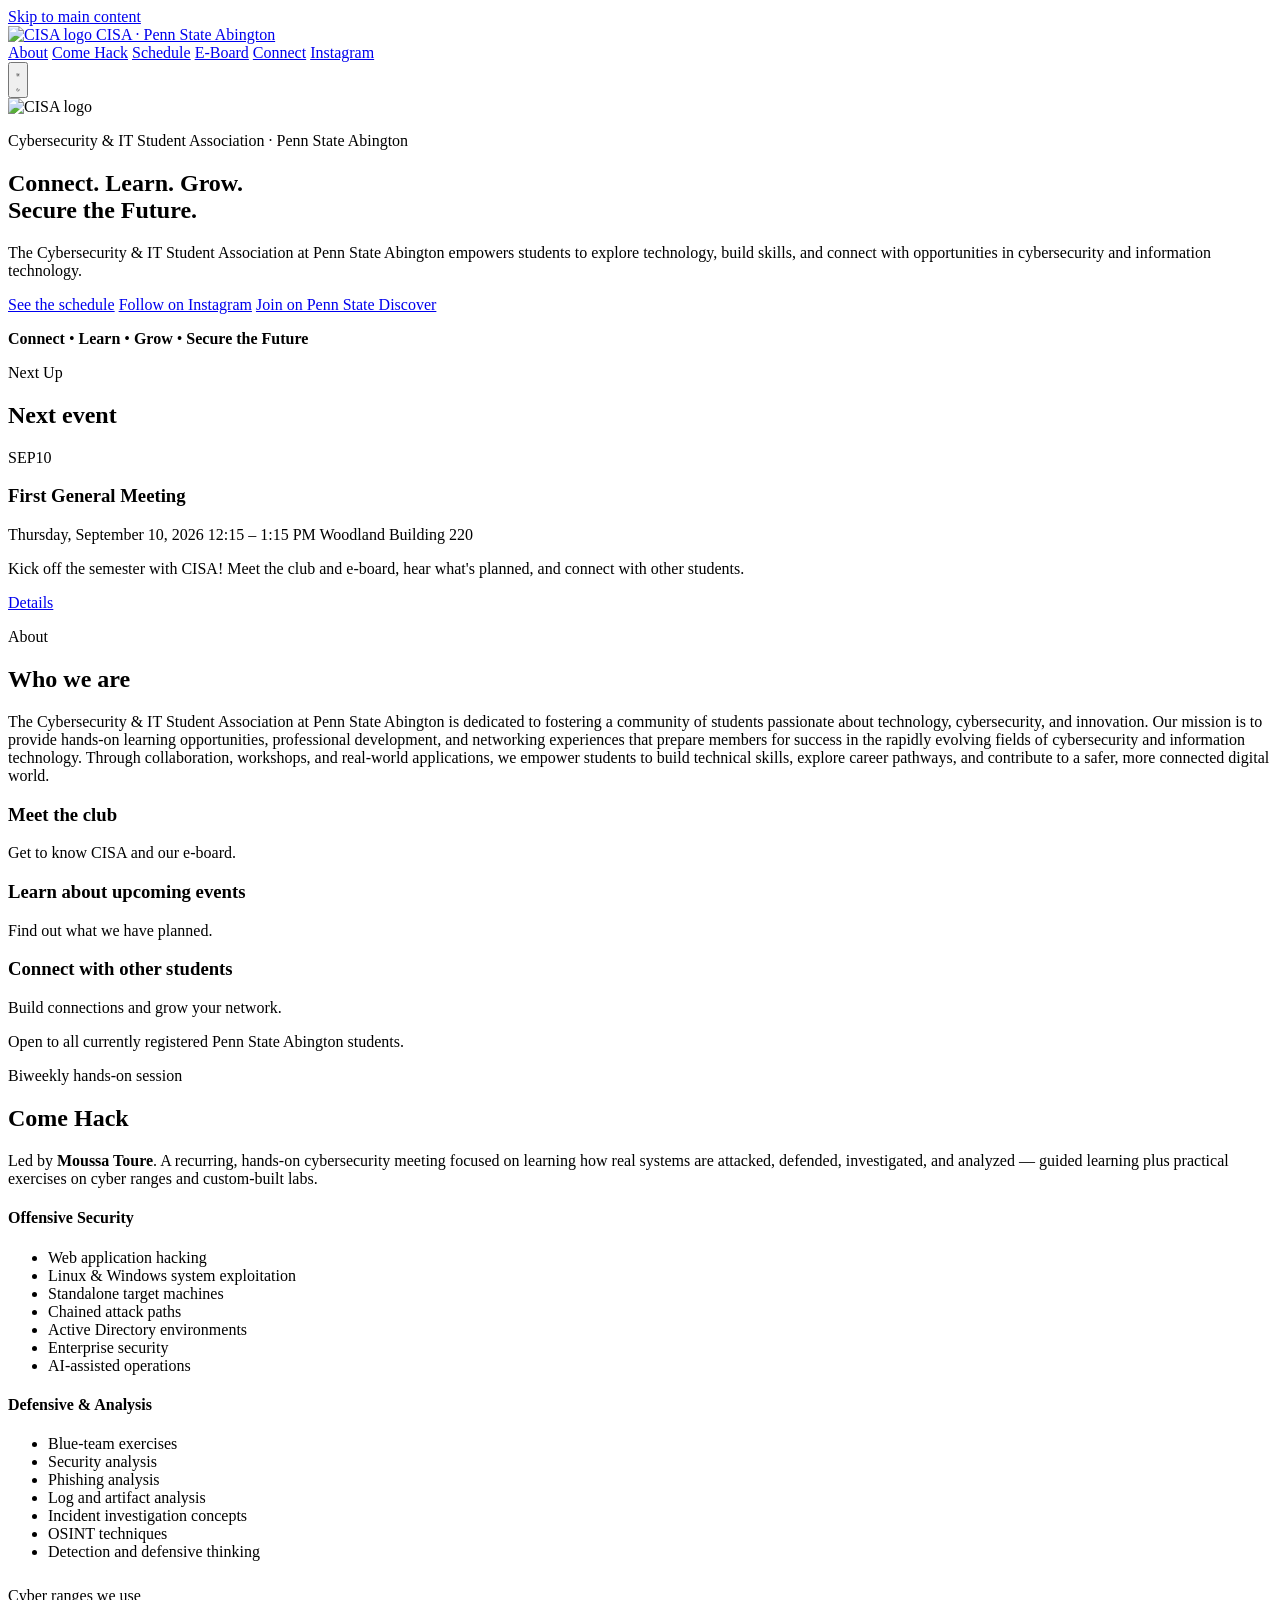
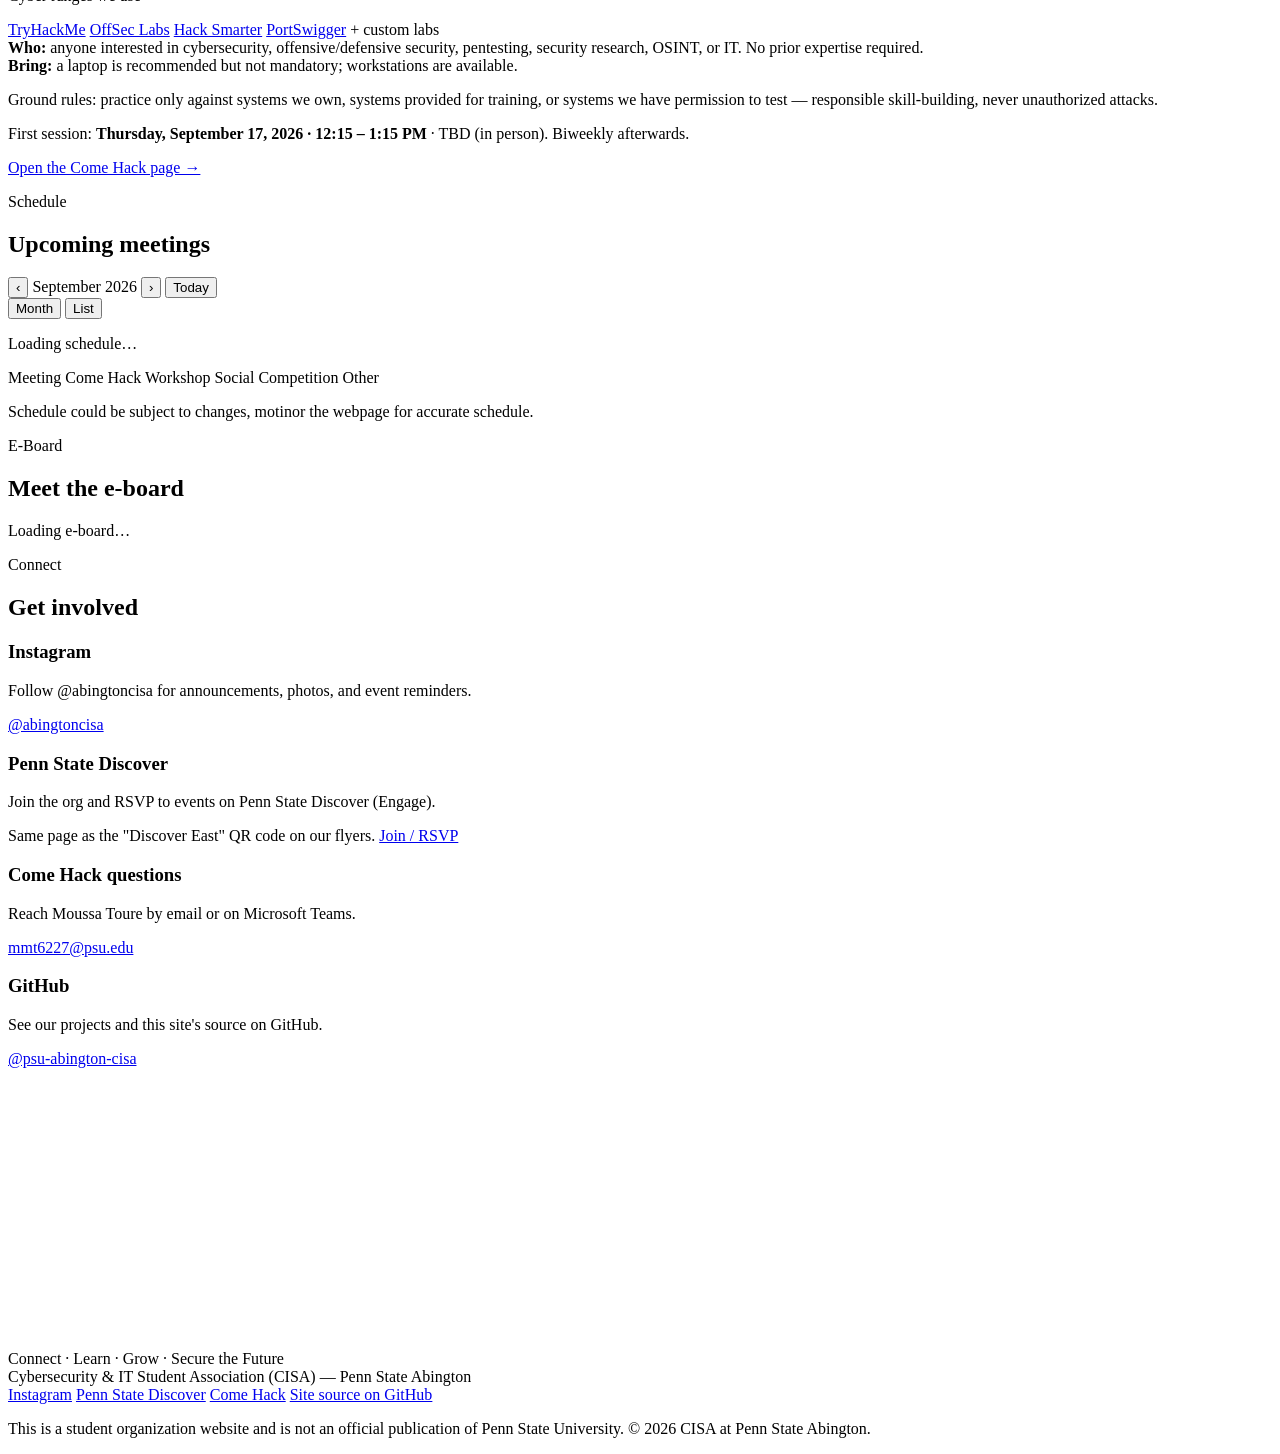
==== index.html @ 4f1fd662 "Update session location to TBD in index.html" ====
<!doctype html>
<html lang="en">
<head>
<meta charset="utf-8">
<meta name="viewport" content="width=device-width, initial-scale=1">
<title>CISA — Cybersecurity &amp; IT Student Association | Penn State Abington</title>
<meta name="description" content="Cybersecurity &amp; IT Student Association (CISA) at Penn State Abington — meetings, Come Hack hands-on sessions, e-board, and how to get involved.">
<meta name="theme-color" content="#050b18">
<link rel="icon" href="assets/img/cisa-logo.jpg">
<link rel="apple-touch-icon" href="assets/img/cisa-logo.jpg">

<meta property="og:type" content="website">
<meta property="og:title" content="CISA — Cybersecurity &amp; IT Student Association | Penn State Abington">
<meta property="og:description" content="Connect. Learn. Grow. Secure the Future. The Cybersecurity &amp; IT Student Association at Penn State Abington.">
<meta property="og:image" content="https://psu-abington-cisa.github.io/assets/img/cisa-logo.jpg">
<meta property="og:url" content="https://psu-abington-cisa.github.io/">
<meta name="twitter:card" content="summary">

<script>
(function () {
  try {
    var t = localStorage.getItem('cisa-theme');
    if (t === 'light' || t === 'dark') {
      document.documentElement.setAttribute('data-theme', t);
    }
  } catch (e) { /* localStorage unavailable; fall back to OS preference via CSS */ }
})();
</script>
<link rel="stylesheet" href="assets/css/style.css">
</head>
<body>
<a class="skip-link" href="#main">Skip to main content</a>

<header class="site-header">
  <nav class="nav" aria-label="Primary">
    <a class="brand" href="#top">
      <img src="assets/img/cisa-logo.jpg" alt="CISA logo" width="40" height="40">
      <span class="brand-text">CISA · Penn State Abington</span>
    </a>
    <div class="nav-links">
      <a href="#about">About</a>
      <a href="#come-hack">Come Hack</a>
      <a href="#schedule">Schedule</a>
      <a href="#board">E-Board</a>
      <a href="#connect">Connect</a>
      <a class="nav-ig" href="https://www.instagram.com/abingtoncisa" target="_blank" rel="noopener">Instagram</a>
    </div>
    <button type="button" id="theme-toggle" class="theme-toggle" aria-label="Switch to light theme">
      <svg class="icon-sun" aria-hidden="true" viewBox="0 0 24 24" fill="none" stroke="currentColor" stroke-width="2" stroke-linecap="round" stroke-linejoin="round"><circle cx="12" cy="12" r="4"></circle><path d="M12 2v2M12 20v2M4.93 4.93l1.41 1.41M17.66 17.66l1.41 1.41M2 12h2M20 12h2M4.93 19.07l1.41-1.41M17.66 6.34l1.41-1.41"></path></svg>
      <svg class="icon-moon" aria-hidden="true" viewBox="0 0 24 24" fill="none" stroke="currentColor" stroke-width="2" stroke-linecap="round" stroke-linejoin="round"><path d="M21 12.79A9 9 0 1 1 11.21 3a7 7 0 0 0 9.79 9.79z"></path></svg>
    </button>
  </nav>
</header>

<main id="main">

  <section id="top" class="hero">
    <div class="container">
      <img class="hero-logo" src="assets/img/cisa-logo.jpg" alt="CISA logo" width="96" height="96">
      <p class="eyebrow">Cybersecurity &amp; IT Student Association · Penn State Abington</p>
      <h1>Connect. Learn. Grow.<br><span class="line-blue">Secure the Future.</span></h1>
      <p class="lede">The Cybersecurity &amp; IT Student Association at Penn State Abington empowers students to explore technology, build skills, and connect with opportunities in cybersecurity and information technology.</p>
      <div class="cta-row">
        <a class="btn btn-primary" href="#schedule">See the schedule</a>
        <a class="btn btn-ghost" href="https://www.instagram.com/abingtoncisa" target="_blank" rel="noopener">Follow on Instagram</a>
        <a class="btn btn-ghost" href="https://psuharrisburg.campuslabs.com/engage/organization/ab-cybersecurity" target="_blank" rel="noopener">Join on Penn State Discover</a>
      </div>
      <p class="tagline"><b>Connect</b> &bull; <b>Learn</b> &bull; <b>Grow</b> &bull; <b>Secure the Future</b></p>
    </div>
  </section>

  <section id="next" aria-labelledby="next-heading">
    <div class="container">
      <p class="eyebrow">Next Up</p>
      <h2 id="next-heading" class="visually-hidden">Next event</h2>
      <div class="panel panel-glow next-card" id="next-card">
        <!-- Static fallback (JS replaces this once data loads) -->
        <div class="next-datebox"><span class="mon">SEP</span><span class="day">10</span></div>
        <div class="next-body">
          <h3>First General Meeting</h3>
          <div class="next-meta">
            <span>Thursday, September 10, 2026</span>
            <span>12:15 – 1:15 PM</span>
            <span>Woodland Building 220</span>
          </div>
          <p>Kick off the semester with CISA! Meet the club and e-board, hear what's planned, and connect with other students.</p>
          <div class="next-links">
            <a class="btn btn-ghost btn-sm" href="https://psuharrisburg.campuslabs.com/engage/organization/ab-cybersecurity" target="_blank" rel="noopener">Details</a>
          </div>
        </div>
      </div>
    </div>
  </section>

  <section id="about" aria-labelledby="about-heading">
    <div class="container">
      <div class="section-head">
        <p class="eyebrow">About</p>
        <h2 id="about-heading">Who we are</h2>
        <p>The Cybersecurity &amp; IT Student Association at Penn State Abington is dedicated to fostering a community of students passionate about technology, cybersecurity, and innovation. Our mission is to provide hands-on learning opportunities, professional development, and networking experiences that prepare members for success in the rapidly evolving fields of cybersecurity and information technology. Through collaboration, workshops, and real-world applications, we empower students to build technical skills, explore career pathways, and contribute to a safer, more connected digital world.</p>
      </div>
      <div class="tiles">
        <div class="tile">
          <h3>Meet the club</h3>
          <p>Get to know CISA and our e-board.</p>
        </div>
        <div class="tile">
          <h3>Learn about upcoming events</h3>
          <p>Find out what we have planned.</p>
        </div>
        <div class="tile">
          <h3>Connect with other students</h3>
          <p>Build connections and grow your network.</p>
        </div>
      </div>
      <p class="note">Open to all currently registered Penn State Abington students.</p>
    </div>
  </section>

  <section id="come-hack" aria-labelledby="come-hack-heading">
    <div class="container">
      <div class="ch-header">
        <p class="eyebrow">Biweekly hands-on session</p>
      </div>
      <h2 id="come-hack-heading">Come Hack</h2>
      <p class="ch-lead">Led by <b>Moussa Toure</b>. A recurring, hands-on cybersecurity meeting focused on learning how real systems are attacked, defended, investigated, and analyzed — guided learning plus practical exercises on cyber ranges and custom-built labs.</p>

      <div class="ch-cols">
        <div class="ch-col offensive">
          <h4>Offensive Security</h4>
          <ul>
            <li>Web application hacking</li>
            <li>Linux &amp; Windows system exploitation</li>
            <li>Standalone target machines</li>
            <li>Chained attack paths</li>
            <li>Active Directory environments</li>
            <li>Enterprise security</li>
            <li>AI-assisted operations</li>
          </ul>
        </div>
        <div class="ch-col defensive">
          <h4>Defensive &amp; Analysis</h4>
          <ul>
            <li>Blue-team exercises</li>
            <li>Security analysis</li>
            <li>Phishing analysis</li>
            <li>Log and artifact analysis</li>
            <li>Incident investigation concepts</li>
            <li>OSINT techniques</li>
            <li>Detection and defensive thinking</li>
          </ul>
        </div>
      </div>

      <p class="eyebrow" style="margin-top:1.6em">Cyber ranges we use</p>
      <div class="range-tags">
        <a class="range-tag" href="https://tryhackme.com/login" target="_blank" rel="noopener">TryHackMe</a>
        <a class="range-tag" href="https://portal.offsec.com/sign-up/community" target="_blank" rel="noopener">OffSec Labs</a>
        <a class="range-tag" href="https://www.hacksmarter.org/catalog" target="_blank" rel="noopener">Hack Smarter</a>
        <a class="range-tag" href="https://portswigger.net/web-security/all-labs" target="_blank" rel="noopener">PortSwigger</a>
        <span class="range-tag" style="cursor:default">+ custom labs</span>
      </div>

      <div class="ch-notice">
        <b>Who:</b> anyone interested in cybersecurity, offensive/defensive security, pentesting, security research, OSINT, or IT. No prior expertise required.<br>
        <b>Bring:</b> a laptop is recommended but not mandatory; workstations are available.
      </div>
      <p class="ch-rules">Ground rules: practice only against systems we own, systems provided for training, or systems we have permission to test — responsible skill-building, never unauthorized attacks.</p>
      <p class="ch-session">First session: <b>Thursday, September 17, 2026 · 12:15 – 1:15 PM</b> · TBD (in person). Biweekly afterwards.</p>

      <a class="btn btn-primary" href="https://psu-abington-cisa.github.io/come-hack/" target="_blank" rel="noopener">Open the Come Hack page →</a>
    </div>
  </section>

  <section id="schedule" aria-labelledby="schedule-heading">
    <div class="container">
      <div class="section-head">
        <p class="eyebrow">Schedule</p>
        <h2 id="schedule-heading">Upcoming meetings</h2>
      </div>

      <div class="cal-toolbar">
        <div class="cal-nav" id="cal-nav">
          <button type="button" id="cal-prev" aria-label="Previous month">‹</button>
          <span class="cal-heading" id="cal-heading">September 2026</span>
          <button type="button" id="cal-next" aria-label="Next month">›</button>
          <button type="button" id="cal-today" class="btn-sm">Today</button>
        </div>
        <div class="view-toggle" id="view-toggle" role="group" aria-label="Calendar view">
          <button type="button" data-view="month" aria-pressed="true">Month</button>
          <button type="button" data-view="list" aria-pressed="false">List</button>
        </div>
      </div>

      <div class="cal-wrap" id="cal-wrap">
        <div id="cal-body" class="scroll-x">
          <p class="empty-msg">Loading schedule…</p>
        </div>
        <div id="detail-panel-slot"></div>
      </div>

      <div class="legend">
        <span class="legend-item"><span class="legend-dot" style="background:var(--type-meeting)"></span>Meeting</span>
        <span class="legend-item"><span class="legend-dot" style="background:var(--type-comehack)"></span>Come Hack</span>
        <span class="legend-item"><span class="legend-dot" style="background:var(--type-workshop)"></span>Workshop</span>
        <span class="legend-item"><span class="legend-dot" style="background:var(--type-social)"></span>Social</span>
        <span class="legend-item"><span class="legend-dot" style="background:var(--type-competition)"></span>Competition</span>
        <span class="legend-item"><span class="legend-dot" style="background:var(--type-other)"></span>Other</span>
      </div>
      <p class="schedule-note">Schedule could be subject to changes, motinor the webpage for accurate schedule. <!-- maintained in <code>data/events.json</code> on GitHub — <a href="https://github.com/psu-abington-cisa/psu-abington-cisa.github.io/blob/main/data/events.json" target="_blank" rel="noopener">view/edit the file</a>.--></p> 
    </div>
  </section>

  <section id="board" aria-labelledby="board-heading">
    <div class="container">
      <div class="section-head">
        <p class="eyebrow">E-Board</p>
        <h2 id="board-heading">Meet the e-board</h2>
      </div>
      <div class="board-grid" id="board-grid">
        <p class="empty-msg">Loading e-board…</p>
      </div>
    </div>
  </section>

  <section id="connect" aria-labelledby="connect-heading">
    <div class="container">
      <div class="section-head">
        <p class="eyebrow">Connect</p>
        <h2 id="connect-heading">Get involved</h2>
      </div>
      <div class="connect-grid">
        <div class="connect-card">
          <h3>Instagram</h3>
          <p>Follow @abingtoncisa for announcements, photos, and event reminders.</p>
          <a class="btn btn-ghost btn-sm" href="https://www.instagram.com/abingtoncisa" target="_blank" rel="noopener">@abingtoncisa</a>
        </div>
        <div class="connect-card">
          <h3>Penn State Discover</h3>
          <p>Join the org and RSVP to events on Penn State Discover (Engage).</p>
          <span class="caption">Same page as the "Discover East" QR code on our flyers.</span>
          <a class="btn btn-ghost btn-sm" href="https://psuharrisburg.campuslabs.com/engage/organization/ab-cybersecurity" target="_blank" rel="noopener">Join / RSVP</a>
        </div>
        <div class="connect-card">
          <h3>Come Hack questions</h3>
          <p>Reach Moussa Toure by email or on Microsoft Teams.</p>
          <a class="btn btn-ghost btn-sm" href="mailto:mmt6227@psu.edu">mmt6227@psu.edu</a>
        </div>
        <div class="connect-card">
          <h3>GitHub</h3>
          <p>See our projects and this site's source on GitHub.</p>
          <a class="btn btn-ghost btn-sm" href="https://github.com/psu-abington-cisa" target="_blank" rel="noopener">@psu-abington-cisa</a>
        </div>
      </div>

      <br>
      <iframe width="1100" height="260px" src="https://forms.cloud.microsoft/Pages/ResponsePage.aspx?id=RY30fNs9iUOpwcEVUm61LgzhWW1ZzRRPplxZP9-_dMRUNFpZOVJaMk9BUERJSVA3TEFJM1Q0QTBPWS4u&amp;embed=true"
        frameborder="0" marginwidth="0" marginheight="0" style="border: none; max-width:100%; max-height:100vh" allowfullscreen="" webkitallowfullscreen="" mozallowfullscreen="" msallowfullscreen=""> 
      </iframe>
      
    </div>
  </section>

</main>

<footer class="site-footer">
  <div class="container">
    <div class="footer-top">
      <div>
        <div class="footer-tagline">Connect · Learn · Grow · Secure the Future</div>
        <div>Cybersecurity &amp; IT Student Association (CISA) — Penn State Abington</div>
      </div>
      <div class="footer-links">
        <a href="https://www.instagram.com/abingtoncisa" target="_blank" rel="noopener">Instagram</a>
        <a href="https://psuharrisburg.campuslabs.com/engage/organization/ab-cybersecurity" target="_blank" rel="noopener">Penn State Discover</a>
        <a href="https://psu-abington-cisa.github.io/come-hack/" target="_blank" rel="noopener">Come Hack</a>
        <a href="https://github.com/psu-abington-cisa/psu-abington-cisa.github.io" target="_blank" rel="noopener">Site source on GitHub</a>
      </div>
    </div>
    <p class="footer-disclaimer">This is a student organization website and is not an official publication of Penn State University. &copy; <span id="footer-year">2026</span> CISA at Penn State Abington.</p>
  </div>
</footer>

<script src="assets/js/main.js"></script>
</body>
</html>
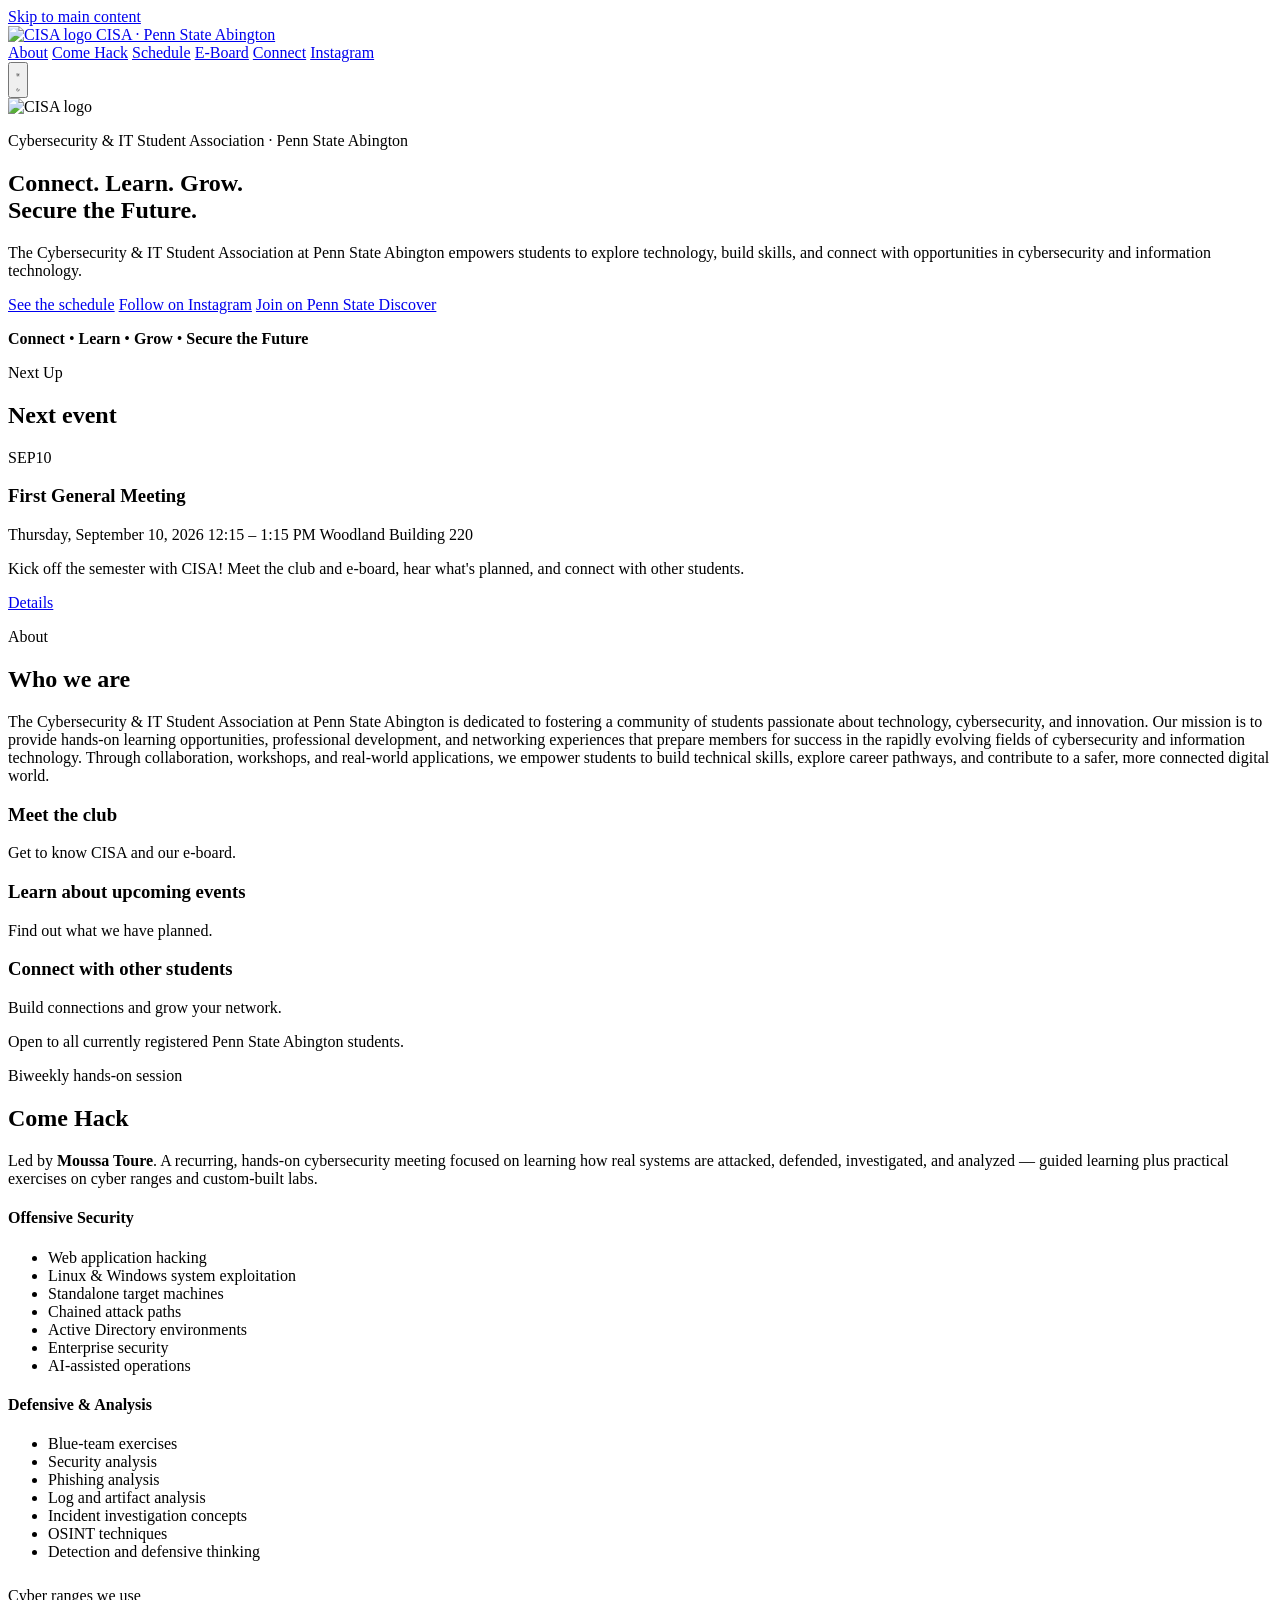
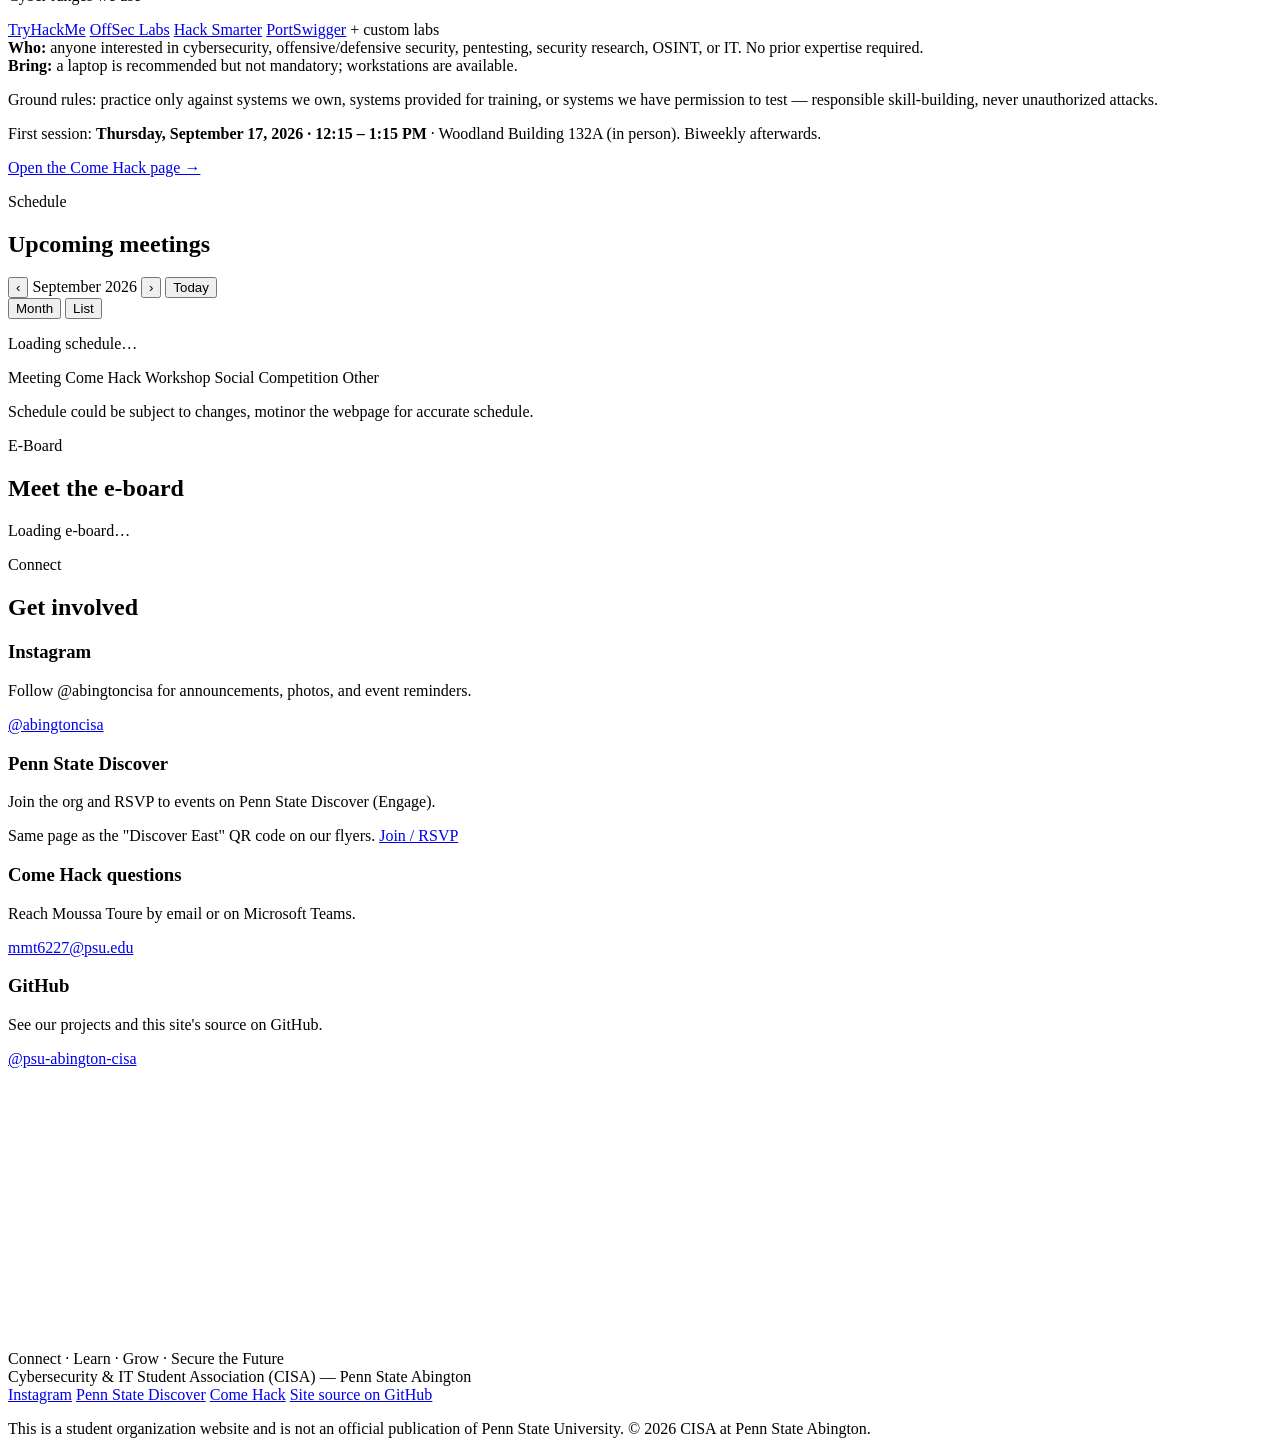
==== commit a607038e: "Change session location to Woodland Building 132A Updated the location for the first session in the " ====
--- a/index.html
+++ b/index.html
@@ -166,7 +166,7 @@
         <b>Bring:</b> a laptop is recommended but not mandatory; workstations are available.
       </div>
       <p class="ch-rules">Ground rules: practice only against systems we own, systems provided for training, or systems we have permission to test — responsible skill-building, never unauthorized attacks.</p>
-      <p class="ch-session">First session: <b>Thursday, September 17, 2026 · 12:15 – 1:15 PM</b> · TBD (in person). Biweekly afterwards.</p>
+      <p class="ch-session">First session: <b>Thursday, September 17, 2026 · 12:15 – 1:15 PM</b> · Woodland Building 132A (in person). Biweekly afterwards.</p>
 
       <a class="btn btn-primary" href="https://psu-abington-cisa.github.io/come-hack/" target="_blank" rel="noopener">Open the Come Hack page →</a>
     </div>
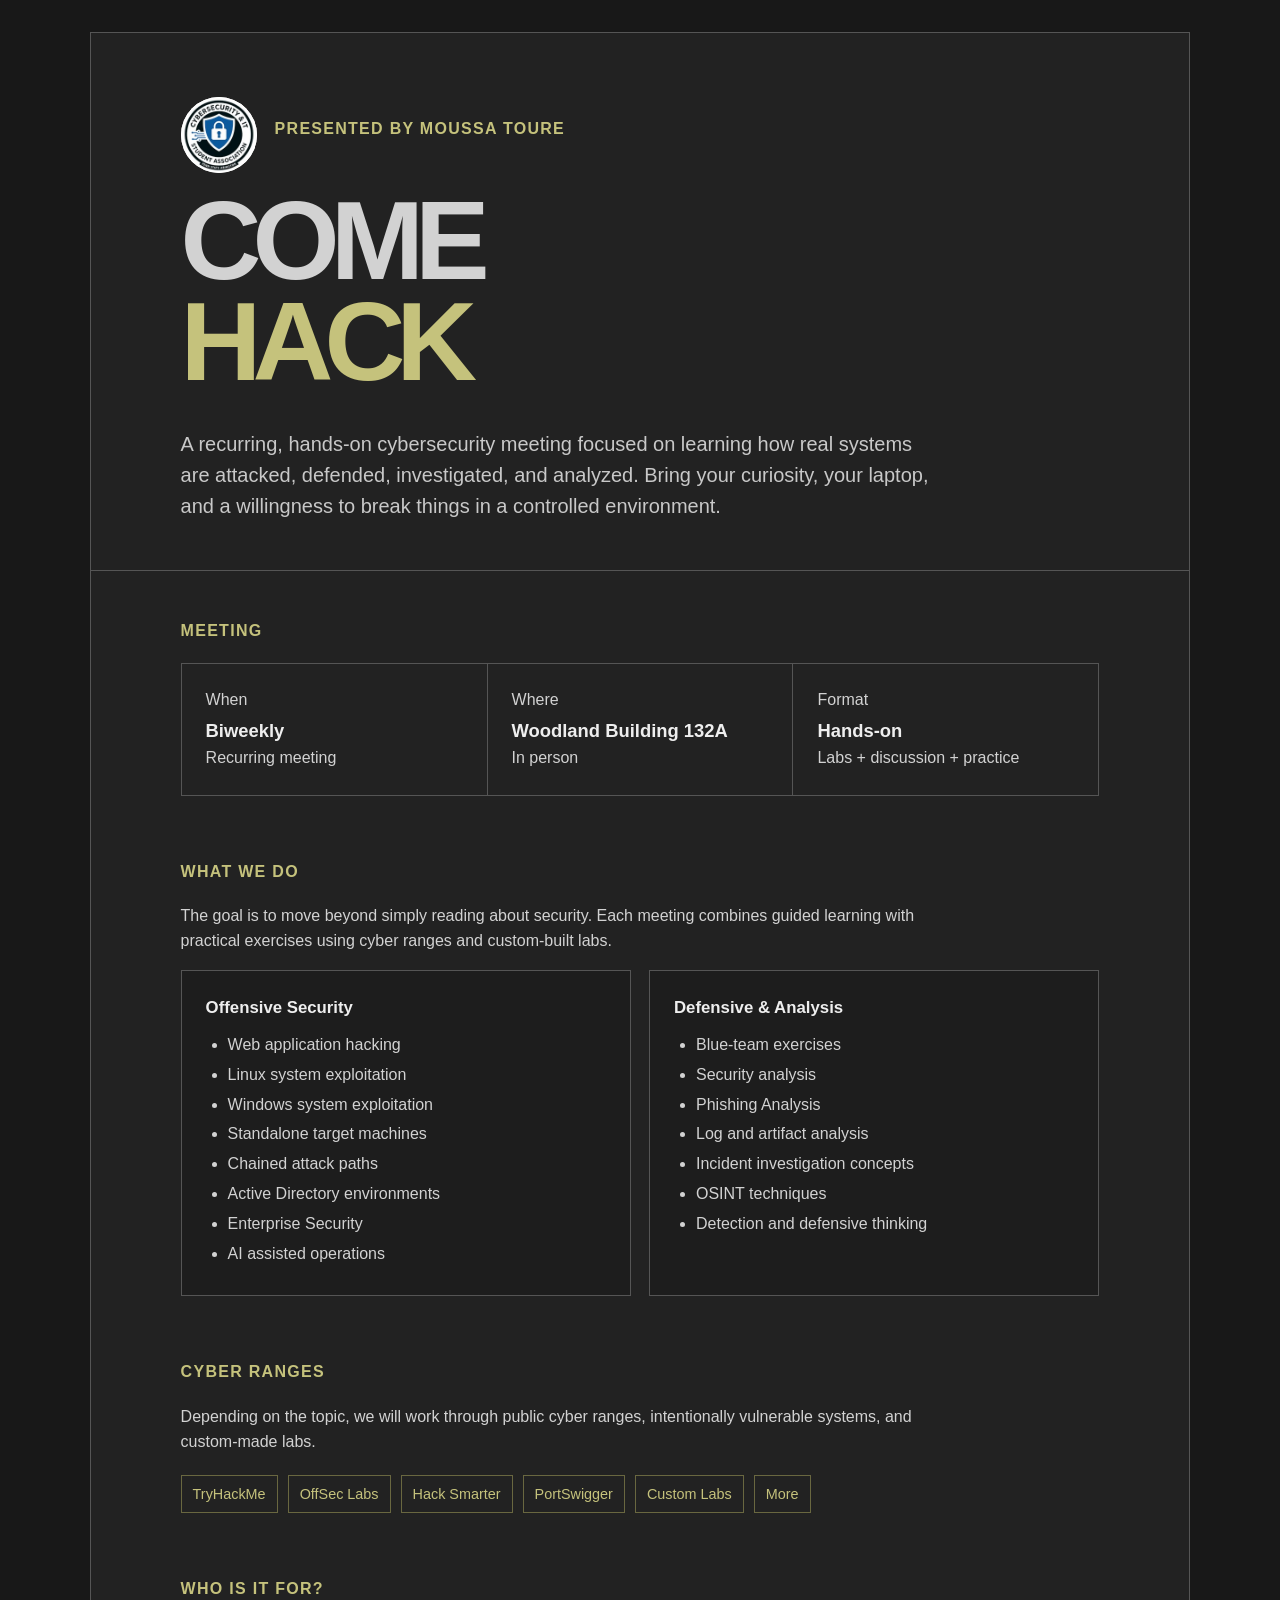
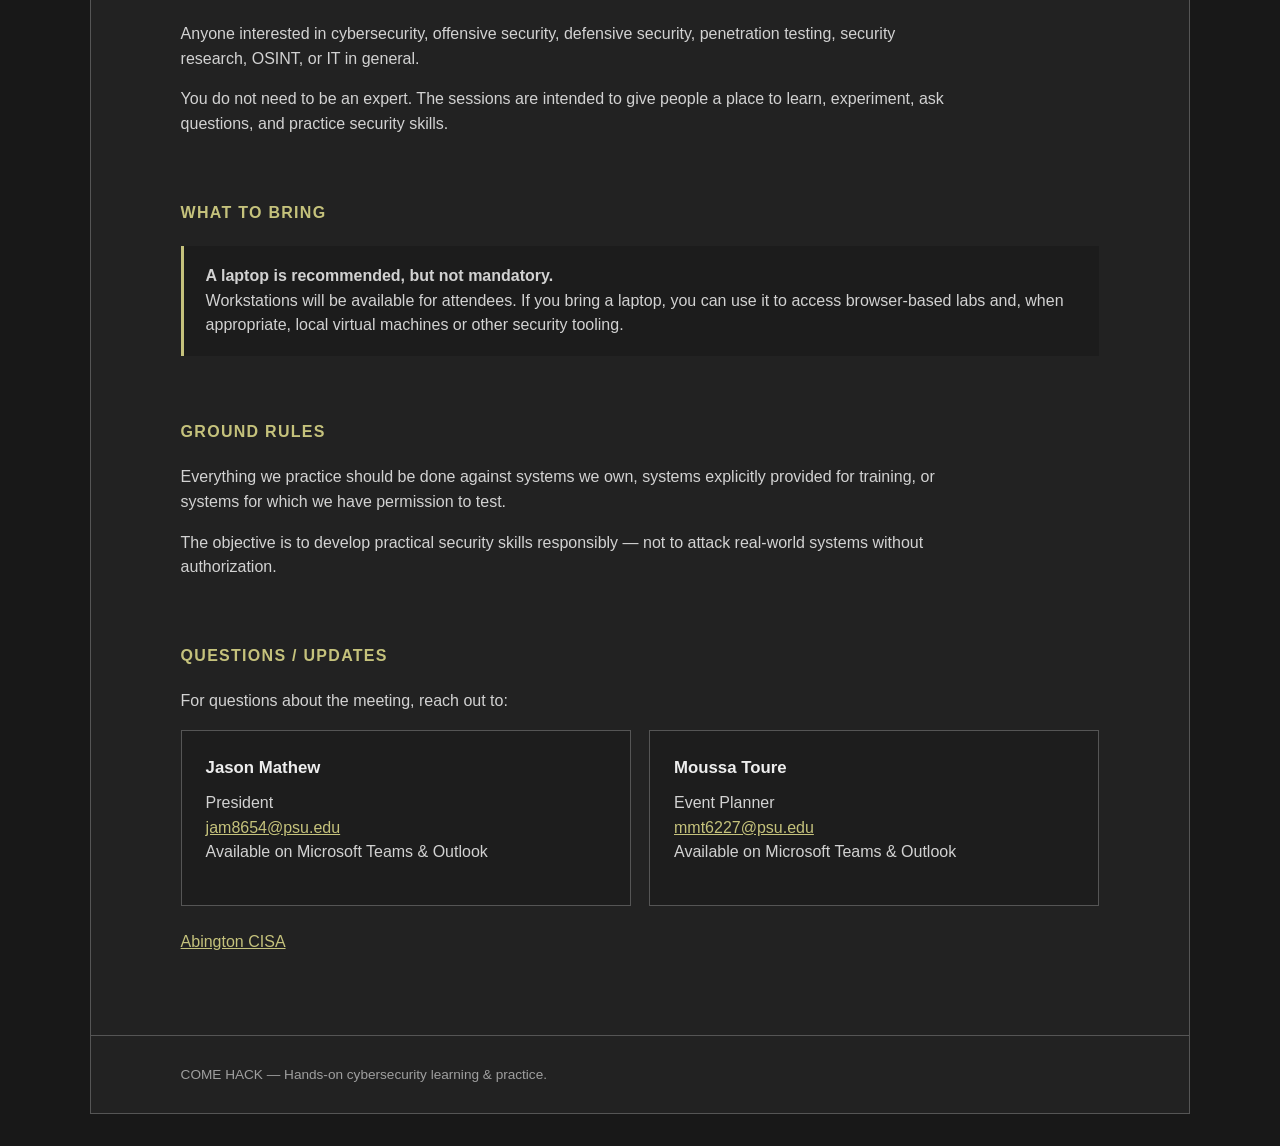
==== commit 6de46601: "Update location from 'TBD' to 'Woodland Building 132A'" ====
--- a/index.html
+++ b/index.html
@@ -1,286 +1,444 @@
-<!doctype html>
+<!DOCTYPE html>
 <html lang="en">
 <head>
-<meta charset="utf-8">
-<meta name="viewport" content="width=device-width, initial-scale=1">
-<title>CISA — Cybersecurity &amp; IT Student Association | Penn State Abington</title>
-<meta name="description" content="Cybersecurity &amp; IT Student Association (CISA) at Penn State Abington — meetings, Come Hack hands-on sessions, e-board, and how to get involved.">
-<meta name="theme-color" content="#050b18">
-<link rel="icon" href="assets/img/cisa-logo.jpg">
-<link rel="apple-touch-icon" href="assets/img/cisa-logo.jpg">
-
-<meta property="og:type" content="website">
-<meta property="og:title" content="CISA — Cybersecurity &amp; IT Student Association | Penn State Abington">
-<meta property="og:description" content="Connect. Learn. Grow. Secure the Future. The Cybersecurity &amp; IT Student Association at Penn State Abington.">
-<meta property="og:image" content="https://psu-abington-cisa.github.io/assets/img/cisa-logo.jpg">
-<meta property="og:url" content="https://psu-abington-cisa.github.io/">
-<meta name="twitter:card" content="summary">
-
-<script>
-(function () {
-  try {
-    var t = localStorage.getItem('cisa-theme');
-    if (t === 'light' || t === 'dark') {
-      document.documentElement.setAttribute('data-theme', t);
-    }
-  } catch (e) { /* localStorage unavailable; fall back to OS preference via CSS */ }
-})();
-</script>
-<link rel="stylesheet" href="assets/css/style.css">
+  <meta charset="UTF-8">
+  <meta name="viewport" content="width=device-width, initial-scale=1.0">
+  <meta name="description" content="Come Hack — a recurring hands-on cybersecurity learning meeting covering offensive security, defensive security, OSINT, and security analysis.">
+  <title>COME HACK — Cybersecurity Practice</title>
+
+  <style>
+    /*
+      Primary typeface: Apple's SF Mono.
+      SF Mono is used when it is installed/available on the visitor's system;
+      the remaining stack provides monospace fallbacks for other platforms.
+    */
+    :root {
+      --bg: #181818;
+      --panel: #222222;
+      --text: #d2d2d2;
+      --muted: #9f9f9f;
+      --accent: #c5c27c;
+      --border: #555555;
+    }
+
+    * {
+      box-sizing: border-box;
+    }
+
+    html {
+      scroll-behavior: smooth;
+    }
+
+    body {
+      margin: 0;
+      background: var(--bg);
+      color: var(--text);
+      /*font-family: "SF Mono", "SFMono-Regular", ui-monospace,
+                   Menlo, Monaco, Consolas, "Liberation Mono", monospace;*/
+      font-family: 'Roboto', sans-serif;
+      line-height: 1.55;
+    }
+
+    a {
+      color: var(--accent);
+    }
+
+    .page {
+      width: min(1100px, calc(100% - 32px));
+      margin: 32px auto;
+      border: 1px solid var(--border);
+      background: var(--panel);
+    }
+
+    header {
+      padding: 64px 7vw 48px;
+      border-bottom: 1px solid var(--border);
+    }
+
+    .brand-row {
+      display: flex;
+      align-items: center;
+      gap: 18px;
+      margin-bottom: 18px;
+    }
+
+    .cisa-logo {
+      width: 76px;
+      height: 76px;
+      object-fit: contain;
+      flex: 0 0 auto;
+      background: #ffffff;
+      border-radius: 50%;
+    }
+
+    .eyebrow {
+      color: var(--accent);
+      font-weight: 700;
+      letter-spacing: 0.08em;
+      text-transform: uppercase;
+      margin-bottom: 12px;
+    }
+
+    h1 {
+      margin: 0;
+      font-size: clamp(3.5rem, 10vw, 7rem);
+      line-height: 0.9;
+      letter-spacing: -0.08em;
+      font-weight: 800;
+    }
+
+    h1 span {
+      color: var(--accent);
+      display: block;
+    }
+
+    .intro {
+      max-width: 760px;
+      margin: 36px 0 0;
+      font-size: clamp(1rem, 2vw, 1.25rem);
+      color: #c8c8c8;
+    }
+
+    main {
+      padding: 48px 7vw 64px;
+    }
+
+    section {
+      margin-bottom: 64px;
+    }
+
+    section:last-child {
+      margin-bottom: 0;
+    }
+
+    h2 {
+      color: var(--accent);
+      font-size: 1rem;
+      letter-spacing: 0.08em;
+      text-transform: uppercase;
+      margin: 0 0 20px;
+    }
+
+    h3 {
+      margin: 0 0 10px;
+      font-size: 1.05rem;
+      color: #eeeeee;
+    }
+
+    p {
+      max-width: 780px;
+      margin: 0 0 16px;
+    }
+
+    .schedule {
+      display: grid;
+      grid-template-columns: repeat(3, 1fr);
+      gap: 1px;
+      background: var(--border);
+      border: 1px solid var(--border);
+    }
+
+    .schedule > div {
+      background: var(--panel);
+      padding: 24px;
+    }
+
+    .schedule strong {
+      display: block;
+      color: #eeeeee;
+      font-size: 1.15rem;
+      margin-top: 4px;
+    }
+
+    .grid {
+      display: grid;
+      grid-template-columns: repeat(2, 1fr);
+      gap: 18px;
+    }
+
+    .card {
+      border: 1px solid var(--border);
+      padding: 24px;
+      background: #1d1d1d;
+    }
+
+    .card ul {
+      margin: 12px 0 0;
+      padding-left: 22px;
+    }
+
+    .card li {
+      margin: 5px 0;
+    }
+
+    .range-list {
+      display: flex;
+      flex-wrap: wrap;
+      gap: 10px;
+      margin-top: 20px;
+    }
+
+    .tag {
+      border: 1px solid #696740;
+      color: var(--accent);
+      padding: 7px 11px;
+      font-size: 0.9rem;
+      text-decoration: none;
+      display: inline-block;
+    }
+
+    a.tag:hover,
+    a.tag:focus-visible {
+      border-color: var(--accent);
+      background: #292929;
+    }
+
+    .notice {
+      border-left: 3px solid var(--accent);
+      padding: 18px 22px;
+      background: #1c1c1c;
+    }
+
+    footer {
+      border-top: 1px solid var(--border);
+      padding: 28px 7vw;
+      color: var(--muted);
+      font-size: 0.85rem;
+    }
+
+    @media (max-width: 700px) {
+      .page {
+        width: calc(100% - 18px);
+        margin: 9px auto;
+      }
+
+      header {
+        padding: 44px 24px 36px;
+      }
+
+      main {
+        padding: 36px 24px 48px;
+      }
+
+      footer {
+        padding: 24px;
+      }
+
+      .schedule,
+      .grid {
+        grid-template-columns: 1fr;
+      }
+
+      .brand-row {
+        align-items: flex-start;
+      }
+
+      .cisa-logo {
+        width: 60px;
+        height: 60px;
+      }
+
+      h1 {
+        font-size: clamp(3.2rem, 18vw, 5.5rem);
+      }
+    }
+  </style>
 </head>
+
 <body>
-<a class="skip-link" href="#main">Skip to main content</a>
-
-<header class="site-header">
-  <nav class="nav" aria-label="Primary">
-    <a class="brand" href="#top">
-      <img src="assets/img/cisa-logo.jpg" alt="CISA logo" width="40" height="40">
-      <span class="brand-text">CISA · Penn State Abington</span>
-    </a>
-    <div class="nav-links">
-      <a href="#about">About</a>
-      <a href="#come-hack">Come Hack</a>
-      <a href="#schedule">Schedule</a>
-      <a href="#board">E-Board</a>
-      <a href="#connect">Connect</a>
-      <a class="nav-ig" href="https://www.instagram.com/abingtoncisa" target="_blank" rel="noopener">Instagram</a>
-    </div>
-    <button type="button" id="theme-toggle" class="theme-toggle" aria-label="Switch to light theme">
-      <svg class="icon-sun" aria-hidden="true" viewBox="0 0 24 24" fill="none" stroke="currentColor" stroke-width="2" stroke-linecap="round" stroke-linejoin="round"><circle cx="12" cy="12" r="4"></circle><path d="M12 2v2M12 20v2M4.93 4.93l1.41 1.41M17.66 17.66l1.41 1.41M2 12h2M20 12h2M4.93 19.07l1.41-1.41M17.66 6.34l1.41-1.41"></path></svg>
-      <svg class="icon-moon" aria-hidden="true" viewBox="0 0 24 24" fill="none" stroke="currentColor" stroke-width="2" stroke-linecap="round" stroke-linejoin="round"><path d="M21 12.79A9 9 0 1 1 11.21 3a7 7 0 0 0 9.79 9.79z"></path></svg>
-    </button>
-  </nav>
-</header>
-
-<main id="main">
-
-  <section id="top" class="hero">
-    <div class="container">
-      <img class="hero-logo" src="assets/img/cisa-logo.jpg" alt="CISA logo" width="96" height="96">
-      <p class="eyebrow">Cybersecurity &amp; IT Student Association · Penn State Abington</p>
-      <h1>Connect. Learn. Grow.<br><span class="line-blue">Secure the Future.</span></h1>
-      <p class="lede">The Cybersecurity &amp; IT Student Association at Penn State Abington empowers students to explore technology, build skills, and connect with opportunities in cybersecurity and information technology.</p>
-      <div class="cta-row">
-        <a class="btn btn-primary" href="#schedule">See the schedule</a>
-        <a class="btn btn-ghost" href="https://www.instagram.com/abingtoncisa" target="_blank" rel="noopener">Follow on Instagram</a>
-        <a class="btn btn-ghost" href="https://psuharrisburg.campuslabs.com/engage/organization/ab-cybersecurity" target="_blank" rel="noopener">Join on Penn State Discover</a>
+  <div class="page">
+    <header>
+      <div class="brand-row">
+        <img class="cisa-logo"
+             src="cisa.jpg"
+             alt="Cybersecurity & IT Student Association — Penn State Abington">
+        <div class="eyebrow">Presented by Moussa Toure</div>
       </div>
-      <p class="tagline"><b>Connect</b> &bull; <b>Learn</b> &bull; <b>Grow</b> &bull; <b>Secure the Future</b></p>
-    </div>
-  </section>
-
-  <section id="next" aria-labelledby="next-heading">
-    <div class="container">
-      <p class="eyebrow">Next Up</p>
-      <h2 id="next-heading" class="visually-hidden">Next event</h2>
-      <div class="panel panel-glow next-card" id="next-card">
-        <!-- Static fallback (JS replaces this once data loads) -->
-        <div class="next-datebox"><span class="mon">SEP</span><span class="day">10</span></div>
-        <div class="next-body">
-          <h3>First General Meeting</h3>
-          <div class="next-meta">
-            <span>Thursday, September 10, 2026</span>
-            <span>12:15 – 1:15 PM</span>
-            <span>Woodland Building 220</span>
-          </div>
-          <p>Kick off the semester with CISA! Meet the club and e-board, hear what's planned, and connect with other students.</p>
-          <div class="next-links">
-            <a class="btn btn-ghost btn-sm" href="https://psuharrisburg.campuslabs.com/engage/organization/ab-cybersecurity" target="_blank" rel="noopener">Details</a>
+
+      <h1>
+        COME
+        <span>HACK</span>
+      </h1>
+
+      <p class="intro">
+        A recurring, hands-on cybersecurity meeting focused on learning how
+        real systems are attacked, defended, investigated, and analyzed.
+        Bring your curiosity, your laptop, and a willingness to break things
+        in a controlled environment.
+      </p>
+    </header>
+
+    <main>
+      <section>
+        <h2>Meeting</h2>
+
+        <div class="schedule">
+          <div>
+            When
+            <strong>Biweekly</strong>
+            Recurring meeting
+          </div>
+
+          <div>
+            Where
+            <strong>Woodland Building 132A</strong>
+            In person
+          </div>
+
+          <div>
+            Format
+            <strong>Hands-on</strong>
+            Labs + discussion + practice
           </div>
         </div>
-      </div>
-    </div>
-  </section>
-
-  <section id="about" aria-labelledby="about-heading">
-    <div class="container">
-      <div class="section-head">
-        <p class="eyebrow">About</p>
-        <h2 id="about-heading">Who we are</h2>
-        <p>The Cybersecurity &amp; IT Student Association at Penn State Abington is dedicated to fostering a community of students passionate about technology, cybersecurity, and innovation. Our mission is to provide hands-on learning opportunities, professional development, and networking experiences that prepare members for success in the rapidly evolving fields of cybersecurity and information technology. Through collaboration, workshops, and real-world applications, we empower students to build technical skills, explore career pathways, and contribute to a safer, more connected digital world.</p>
-      </div>
-      <div class="tiles">
-        <div class="tile">
-          <h3>Meet the club</h3>
-          <p>Get to know CISA and our e-board.</p>
+      </section>
+
+      <section>
+        <h2>What We Do</h2>
+
+        <p>
+          The goal is to move beyond simply reading about security. Each
+          meeting combines guided learning with practical exercises using
+          cyber ranges and custom-built labs.
+        </p>
+
+        <div class="grid">
+          <div class="card">
+            <h3>Offensive Security</h3>
+            <ul>
+              <li>Web application hacking</li>
+              <li>Linux system exploitation</li>
+              <li>Windows system exploitation</li>
+              <li>Standalone target machines</li>
+              <li>Chained attack paths</li>
+              <li>Active Directory environments</li>
+              <li>Enterprise Security</li>
+              <li>AI assisted operations</li>
+            </ul>
+          </div>
+
+          <div class="card">
+            <h3>Defensive &amp; Analysis</h3>
+            <ul>
+              <li>Blue-team exercises</li>
+              <li>Security analysis</li>
+              <li>Phishing Analysis</li>
+              <li>Log and artifact analysis</li>
+              <li>Incident investigation concepts</li>
+              <li>OSINT techniques</li>
+              <li>Detection and defensive thinking</li>
+            </ul>
+          </div>
         </div>
-        <div class="tile">
-          <h3>Learn about upcoming events</h3>
-          <p>Find out what we have planned.</p>
+      </section>
+
+      <section>
+        <h2>Cyber Ranges</h2>
+
+        <p>
+          Depending on the topic, we will work through public cyber ranges,
+          intentionally vulnerable systems, and custom-made labs.
+        </p>
+
+        <div class="range-list">
+          <a class="tag" href="https://tryhackme.com/login" target="_blank" rel="noopener noreferrer">TryHackMe</a>
+          <a class="tag" href="https://portal.offsec.com/sign-up/community" target="_blank" rel="noopener noreferrer">OffSec Labs</a>
+          <a class="tag" href="https://www.hacksmarter.org/catalog" target="_blank" rel="noopener noreferrer">Hack Smarter</a>
+          <a class="tag" href="https://portswigger.net/web-security/all-labs" target="_blank" rel="noopener noreferrer">PortSwigger</a>
+          <span class="tag">Custom Labs</span>
+          <span class="tag">More</span>
         </div>
-        <div class="tile">
-          <h3>Connect with other students</h3>
-          <p>Build connections and grow your network.</p>
+      </section>
+
+      <section>
+        <h2>Who Is It For?</h2>
+
+        <p>
+          Anyone interested in cybersecurity, offensive security, defensive
+          security, penetration testing, security research, OSINT, or IT in
+          general.
+        </p>
+
+        <p>
+          You do not need to be an expert. The sessions are intended to give
+          people a place to learn, experiment, ask questions, and practice
+          security skills.
+        </p>
+      </section>
+
+      <section>
+        <h2>What To Bring</h2>
+
+        <div class="notice">
+          <strong>A laptop is recommended, but not mandatory.</strong>
+          <br>
+          Workstations will be available for attendees. If you bring a laptop,
+          you can use it to access browser-based labs and, when appropriate,
+          local virtual machines or other security tooling.
         </div>
-      </div>
-      <p class="note">Open to all currently registered Penn State Abington students.</p>
-    </div>
-  </section>
-
-  <section id="come-hack" aria-labelledby="come-hack-heading">
-    <div class="container">
-      <div class="ch-header">
-        <p class="eyebrow">Biweekly hands-on session</p>
-      </div>
-      <h2 id="come-hack-heading">Come Hack</h2>
-      <p class="ch-lead">Led by <b>Moussa Toure</b>. A recurring, hands-on cybersecurity meeting focused on learning how real systems are attacked, defended, investigated, and analyzed — guided learning plus practical exercises on cyber ranges and custom-built labs.</p>
-
-      <div class="ch-cols">
-        <div class="ch-col offensive">
-          <h4>Offensive Security</h4>
-          <ul>
-            <li>Web application hacking</li>
-            <li>Linux &amp; Windows system exploitation</li>
-            <li>Standalone target machines</li>
-            <li>Chained attack paths</li>
-            <li>Active Directory environments</li>
-            <li>Enterprise security</li>
-            <li>AI-assisted operations</li>
-          </ul>
+      </section>
+
+      <section>
+        <h2>Ground Rules</h2>
+
+        <p>
+          Everything we practice should be done against systems we own,
+          systems explicitly provided for training, or systems for which we
+          have permission to test.
+        </p>
+
+        <p>
+          The objective is to develop practical security skills responsibly —
+          not to attack real-world systems without authorization.
+        </p>
+      </section>
+
+      <section>
+        <h2>Questions / Updates</h2>
+
+        <p>
+          For questions about the meeting, reach out to:
+        </p>
+
+        <div class="grid">
+          <div class="card">
+            <h3>Jason Mathew</h3>
+            <p>
+              President<br>
+              <a href="mailto:jam8654@psu.edu">jam8654@psu.edu</a><br>
+              Available on Microsoft Teams & Outlook
+            </p>
+          </div>
+
+          <div class="card">
+            <h3>Moussa Toure</h3>
+            <p>
+              Event Planner<br>
+              <a href="mailto:mmt6227@psu.edu">mmt6227@psu.edu</a><br>
+              Available on Microsoft Teams & Outlook
+            </p>
+          </div>
         </div>
-        <div class="ch-col defensive">
-          <h4>Defensive &amp; Analysis</h4>
-          <ul>
-            <li>Blue-team exercises</li>
-            <li>Security analysis</li>
-            <li>Phishing analysis</li>
-            <li>Log and artifact analysis</li>
-            <li>Incident investigation concepts</li>
-            <li>OSINT techniques</li>
-            <li>Detection and defensive thinking</li>
-          </ul>
-        </div>
-      </div>
-
-      <p class="eyebrow" style="margin-top:1.6em">Cyber ranges we use</p>
-      <div class="range-tags">
-        <a class="range-tag" href="https://tryhackme.com/login" target="_blank" rel="noopener">TryHackMe</a>
-        <a class="range-tag" href="https://portal.offsec.com/sign-up/community" target="_blank" rel="noopener">OffSec Labs</a>
-        <a class="range-tag" href="https://www.hacksmarter.org/catalog" target="_blank" rel="noopener">Hack Smarter</a>
-        <a class="range-tag" href="https://portswigger.net/web-security/all-labs" target="_blank" rel="noopener">PortSwigger</a>
-        <span class="range-tag" style="cursor:default">+ custom labs</span>
-      </div>
-
-      <div class="ch-notice">
-        <b>Who:</b> anyone interested in cybersecurity, offensive/defensive security, pentesting, security research, OSINT, or IT. No prior expertise required.<br>
-        <b>Bring:</b> a laptop is recommended but not mandatory; workstations are available.
-      </div>
-      <p class="ch-rules">Ground rules: practice only against systems we own, systems provided for training, or systems we have permission to test — responsible skill-building, never unauthorized attacks.</p>
-      <p class="ch-session">First session: <b>Thursday, September 17, 2026 · 12:15 – 1:15 PM</b> · Woodland Building 132A (in person). Biweekly afterwards.</p>
-
-      <a class="btn btn-primary" href="https://psu-abington-cisa.github.io/come-hack/" target="_blank" rel="noopener">Open the Come Hack page →</a>
-    </div>
-  </section>
-
-  <section id="schedule" aria-labelledby="schedule-heading">
-    <div class="container">
-      <div class="section-head">
-        <p class="eyebrow">Schedule</p>
-        <h2 id="schedule-heading">Upcoming meetings</h2>
-      </div>
-
-      <div class="cal-toolbar">
-        <div class="cal-nav" id="cal-nav">
-          <button type="button" id="cal-prev" aria-label="Previous month">‹</button>
-          <span class="cal-heading" id="cal-heading">September 2026</span>
-          <button type="button" id="cal-next" aria-label="Next month">›</button>
-          <button type="button" id="cal-today" class="btn-sm">Today</button>
-        </div>
-        <div class="view-toggle" id="view-toggle" role="group" aria-label="Calendar view">
-          <button type="button" data-view="month" aria-pressed="true">Month</button>
-          <button type="button" data-view="list" aria-pressed="false">List</button>
-        </div>
-      </div>
-
-      <div class="cal-wrap" id="cal-wrap">
-        <div id="cal-body" class="scroll-x">
-          <p class="empty-msg">Loading schedule…</p>
-        </div>
-        <div id="detail-panel-slot"></div>
-      </div>
-
-      <div class="legend">
-        <span class="legend-item"><span class="legend-dot" style="background:var(--type-meeting)"></span>Meeting</span>
-        <span class="legend-item"><span class="legend-dot" style="background:var(--type-comehack)"></span>Come Hack</span>
-        <span class="legend-item"><span class="legend-dot" style="background:var(--type-workshop)"></span>Workshop</span>
-        <span class="legend-item"><span class="legend-dot" style="background:var(--type-social)"></span>Social</span>
-        <span class="legend-item"><span class="legend-dot" style="background:var(--type-competition)"></span>Competition</span>
-        <span class="legend-item"><span class="legend-dot" style="background:var(--type-other)"></span>Other</span>
-      </div>
-      <p class="schedule-note">Schedule could be subject to changes, motinor the webpage for accurate schedule. <!-- maintained in <code>data/events.json</code> on GitHub — <a href="https://github.com/psu-abington-cisa/psu-abington-cisa.github.io/blob/main/data/events.json" target="_blank" rel="noopener">view/edit the file</a>.--></p> 
-    </div>
-  </section>
-
-  <section id="board" aria-labelledby="board-heading">
-    <div class="container">
-      <div class="section-head">
-        <p class="eyebrow">E-Board</p>
-        <h2 id="board-heading">Meet the e-board</h2>
-      </div>
-      <div class="board-grid" id="board-grid">
-        <p class="empty-msg">Loading e-board…</p>
-      </div>
-    </div>
-  </section>
-
-  <section id="connect" aria-labelledby="connect-heading">
-    <div class="container">
-      <div class="section-head">
-        <p class="eyebrow">Connect</p>
-        <h2 id="connect-heading">Get involved</h2>
-      </div>
-      <div class="connect-grid">
-        <div class="connect-card">
-          <h3>Instagram</h3>
-          <p>Follow @abingtoncisa for announcements, photos, and event reminders.</p>
-          <a class="btn btn-ghost btn-sm" href="https://www.instagram.com/abingtoncisa" target="_blank" rel="noopener">@abingtoncisa</a>
-        </div>
-        <div class="connect-card">
-          <h3>Penn State Discover</h3>
-          <p>Join the org and RSVP to events on Penn State Discover (Engage).</p>
-          <span class="caption">Same page as the "Discover East" QR code on our flyers.</span>
-          <a class="btn btn-ghost btn-sm" href="https://psuharrisburg.campuslabs.com/engage/organization/ab-cybersecurity" target="_blank" rel="noopener">Join / RSVP</a>
-        </div>
-        <div class="connect-card">
-          <h3>Come Hack questions</h3>
-          <p>Reach Moussa Toure by email or on Microsoft Teams.</p>
-          <a class="btn btn-ghost btn-sm" href="mailto:mmt6227@psu.edu">mmt6227@psu.edu</a>
-        </div>
-        <div class="connect-card">
-          <h3>GitHub</h3>
-          <p>See our projects and this site's source on GitHub.</p>
-          <a class="btn btn-ghost btn-sm" href="https://github.com/psu-abington-cisa" target="_blank" rel="noopener">@psu-abington-cisa</a>
-        </div>
-      </div>
-
-      <br>
-      <iframe width="1100" height="260px" src="https://forms.cloud.microsoft/Pages/ResponsePage.aspx?id=RY30fNs9iUOpwcEVUm61LgzhWW1ZzRRPplxZP9-_dMRUNFpZOVJaMk9BUERJSVA3TEFJM1Q0QTBPWS4u&amp;embed=true"
-        frameborder="0" marginwidth="0" marginheight="0" style="border: none; max-width:100%; max-height:100vh" allowfullscreen="" webkitallowfullscreen="" mozallowfullscreen="" msallowfullscreen=""> 
-      </iframe>
-      
-    </div>
-  </section>
-
-</main>
-
-<footer class="site-footer">
-  <div class="container">
-    <div class="footer-top">
-      <div>
-        <div class="footer-tagline">Connect · Learn · Grow · Secure the Future</div>
-        <div>Cybersecurity &amp; IT Student Association (CISA) — Penn State Abington</div>
-      </div>
-      <div class="footer-links">
-        <a href="https://www.instagram.com/abingtoncisa" target="_blank" rel="noopener">Instagram</a>
-        <a href="https://psuharrisburg.campuslabs.com/engage/organization/ab-cybersecurity" target="_blank" rel="noopener">Penn State Discover</a>
-        <a href="https://psu-abington-cisa.github.io/come-hack/" target="_blank" rel="noopener">Come Hack</a>
-        <a href="https://github.com/psu-abington-cisa/psu-abington-cisa.github.io" target="_blank" rel="noopener">Site source on GitHub</a>
-      </div>
-    </div>
-    <p class="footer-disclaimer">This is a student organization website and is not an official publication of Penn State University. &copy; <span id="footer-year">2026</span> CISA at Penn State Abington.</p>
+
+        <!-- <p style="margin-top: 24px;">
+          Check <a href="https://bellums.org" target="_blank" rel="noopener noreferrer">bellums.org</a>
+          for additional information and updates.
+        </p> -->
+
+        <p style="margin-top: 24px;">
+          <a class="button primary"
+             href="https://psuharrisburg.campuslabs.com/engage/organization/ab-cybersecurity"
+             target="_blank"
+             rel="noopener noreferrer">
+            Abington CISA
+          </a>
+        </p>
+      </section>
+    </main>
+
+    <footer>
+      COME HACK &mdash; Hands-on cybersecurity learning &amp; practice.
+    </footer>
   </div>
-</footer>
-
-<script src="assets/js/main.js"></script>
 </body>
 </html>
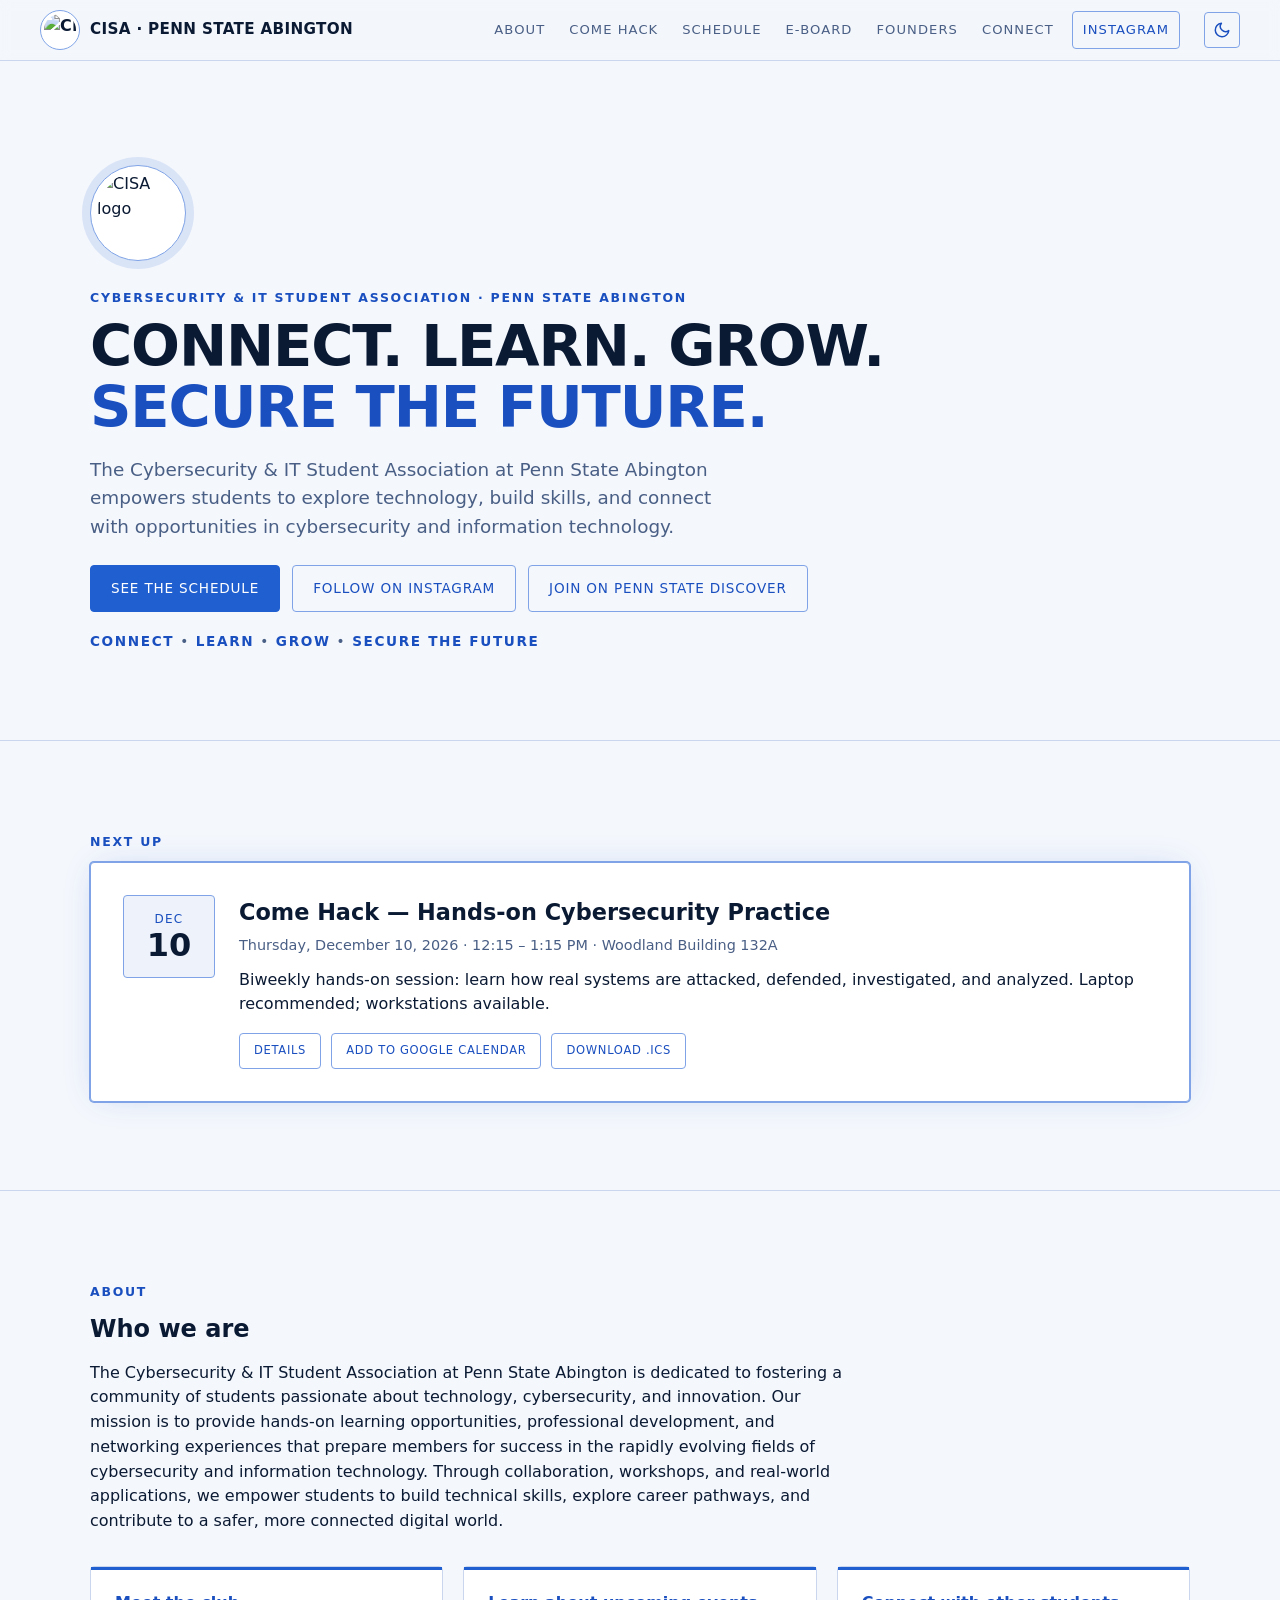
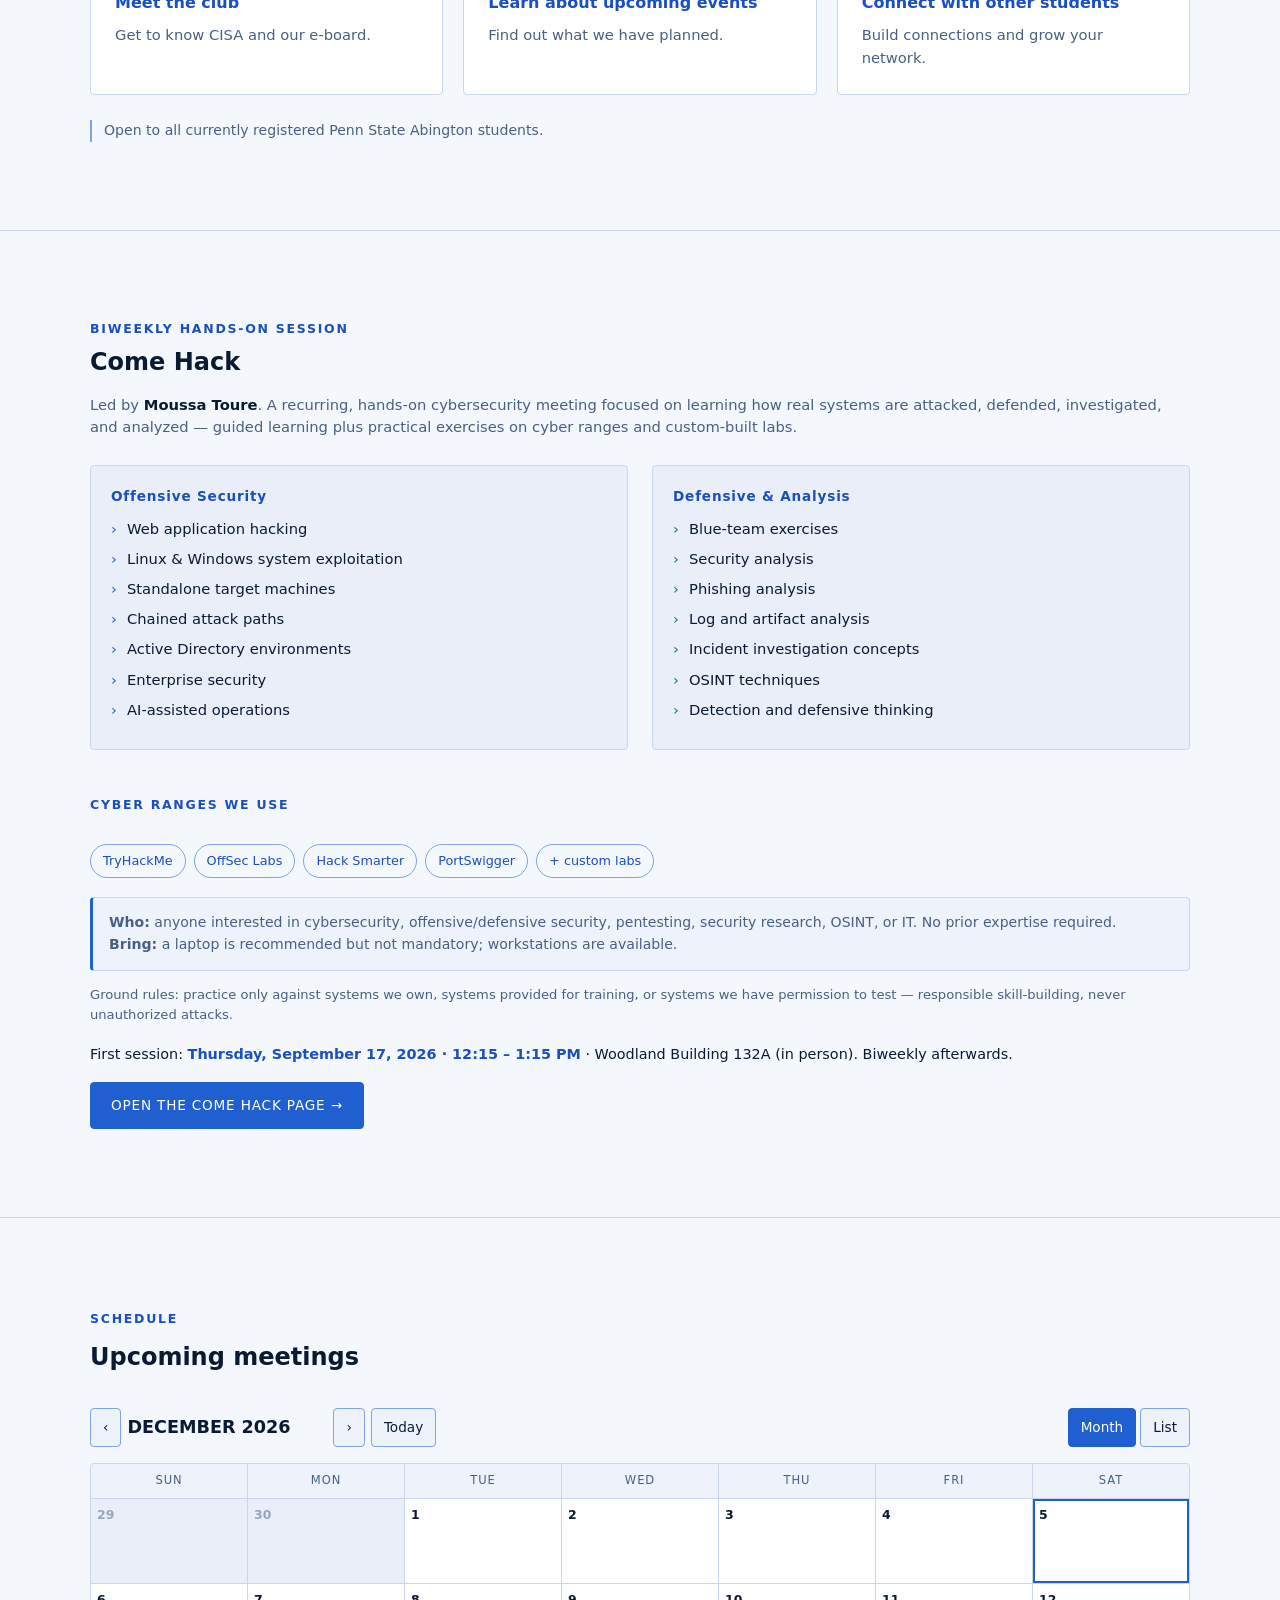
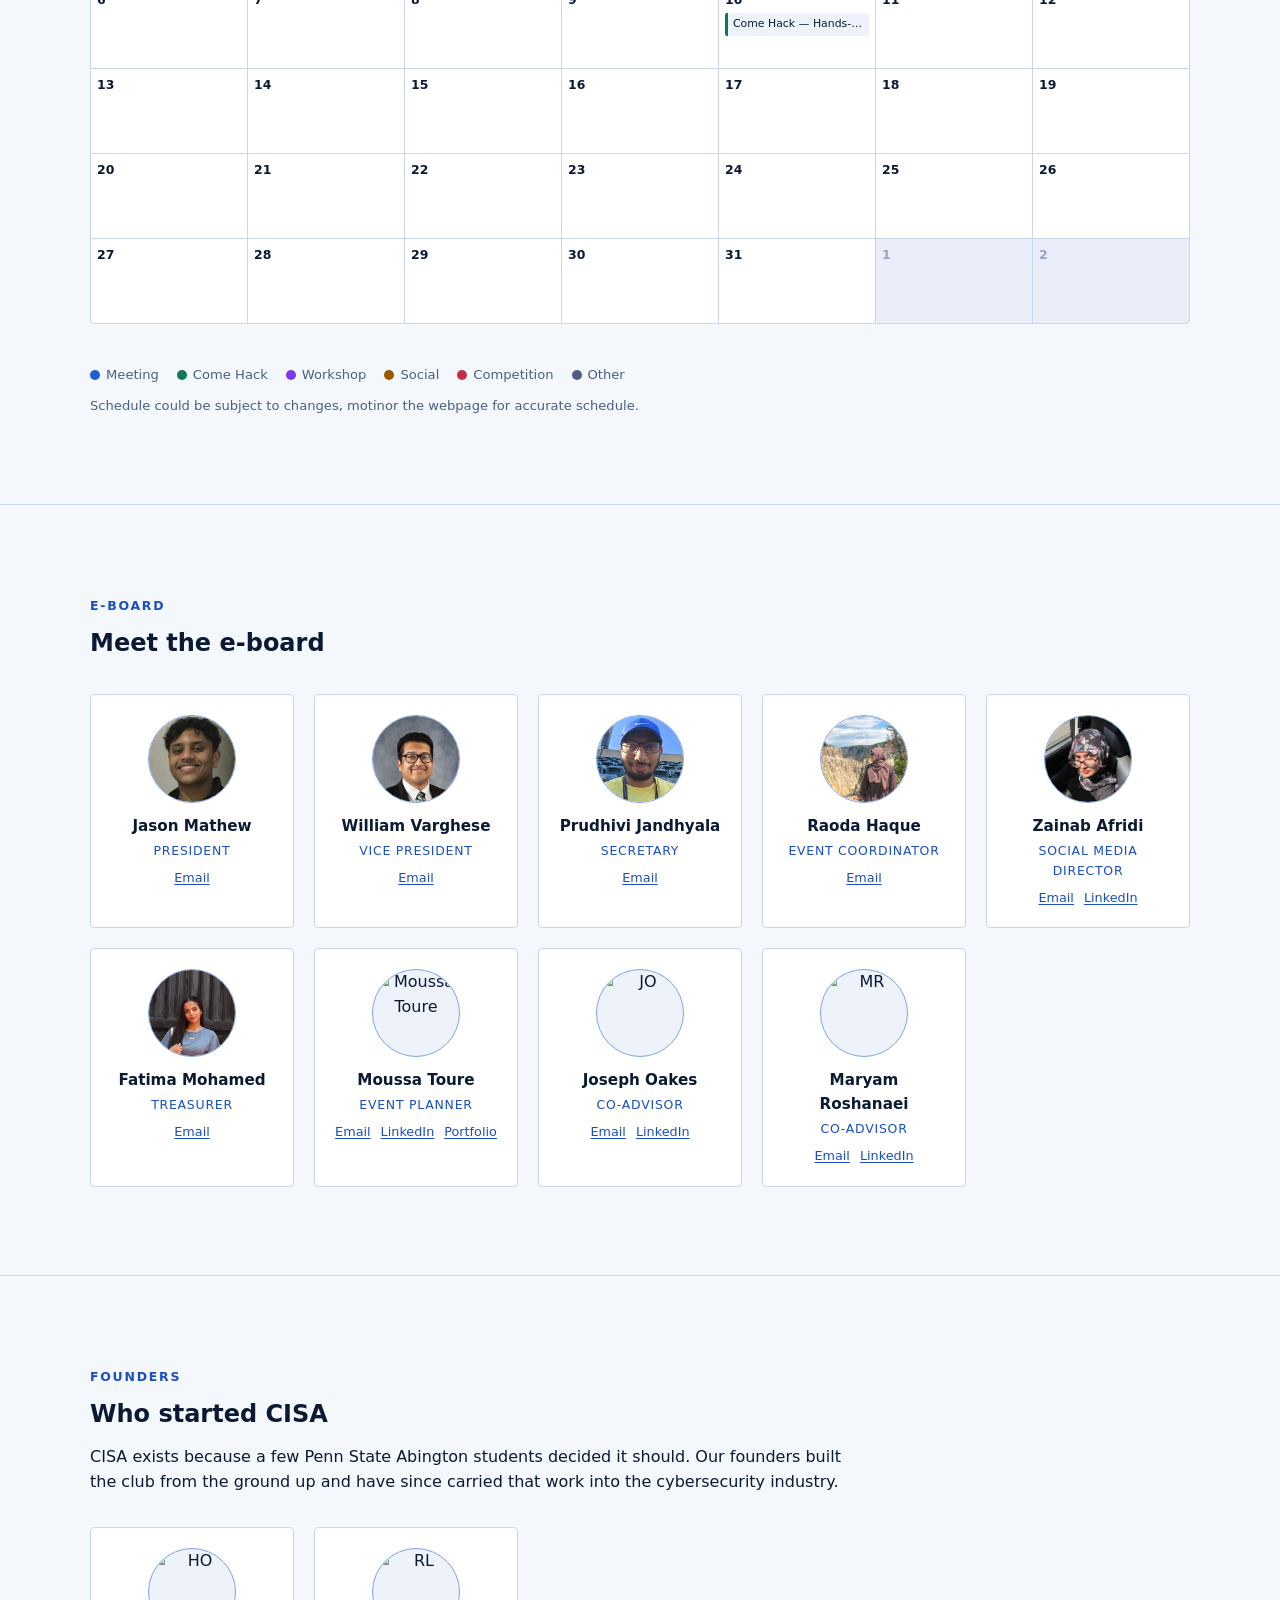
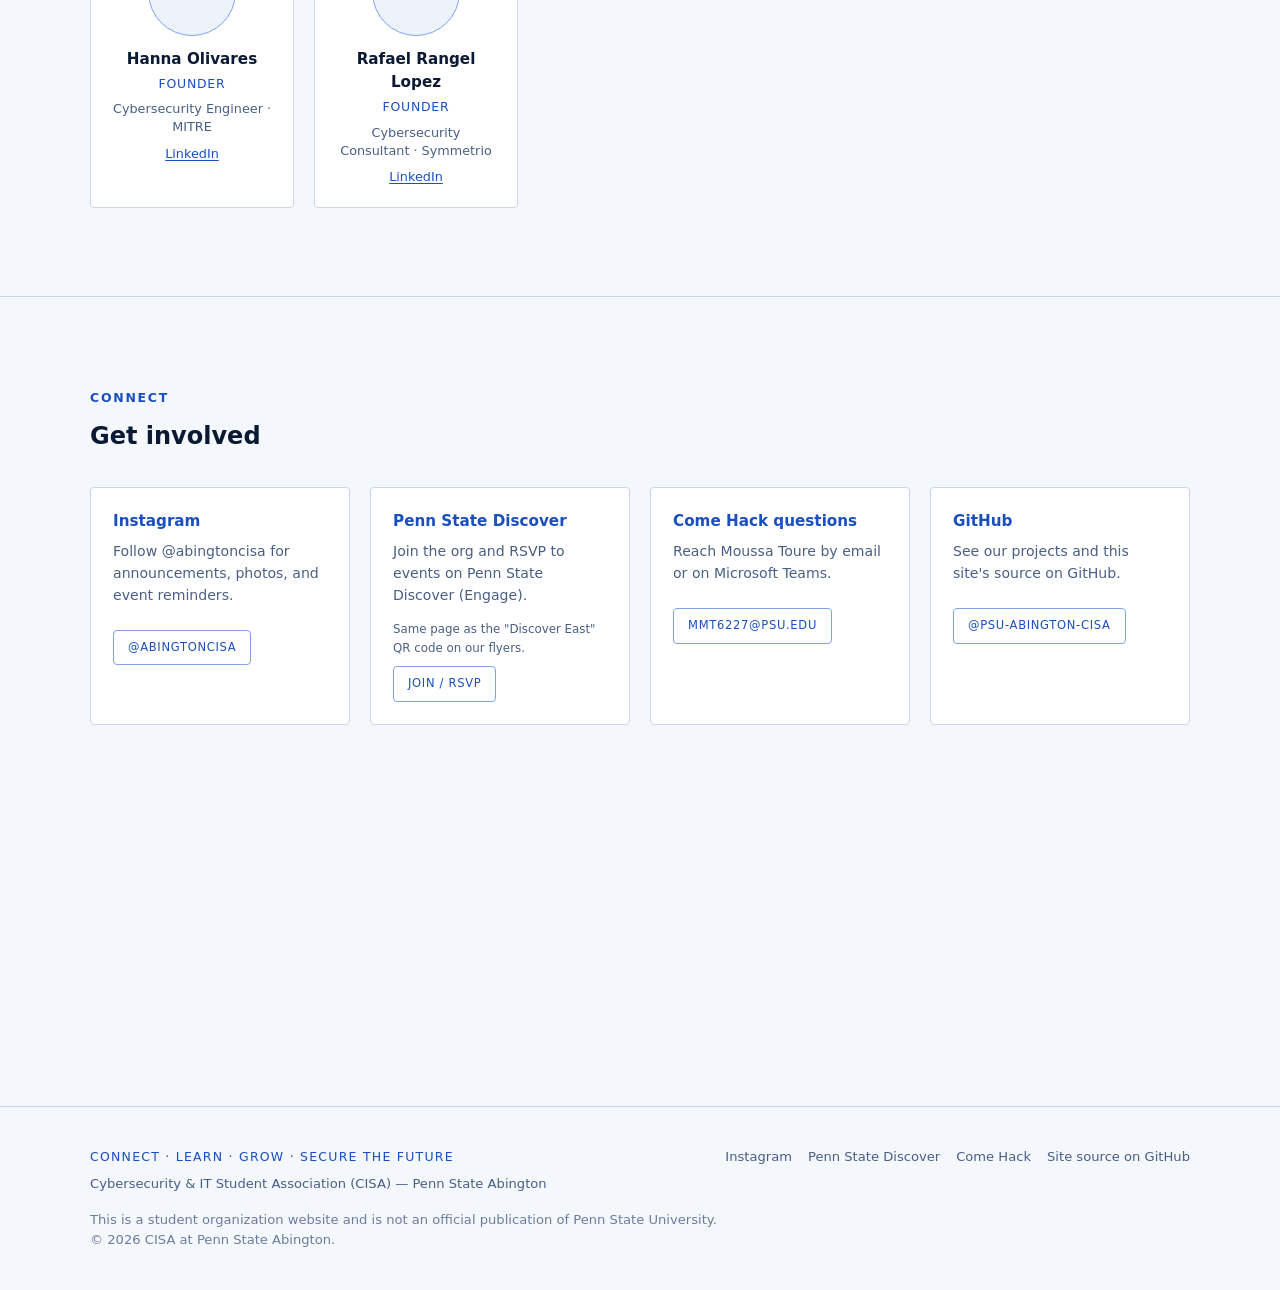
==== commit f2af16d3: "Add founders section and portfolio links to people cards Board members and founders now share one ca" ====
--- a/index.html
+++ b/index.html
@@ -1,444 +1,300 @@
-<!DOCTYPE html>
+<!doctype html>
 <html lang="en">
 <head>
-  <meta charset="UTF-8">
-  <meta name="viewport" content="width=device-width, initial-scale=1.0">
-  <meta name="description" content="Come Hack — a recurring hands-on cybersecurity learning meeting covering offensive security, defensive security, OSINT, and security analysis.">
-  <title>COME HACK — Cybersecurity Practice</title>
-
-  <style>
-    /*
-      Primary typeface: Apple's SF Mono.
-      SF Mono is used when it is installed/available on the visitor's system;
-      the remaining stack provides monospace fallbacks for other platforms.
-    */
-    :root {
-      --bg: #181818;
-      --panel: #222222;
-      --text: #d2d2d2;
-      --muted: #9f9f9f;
-      --accent: #c5c27c;
-      --border: #555555;
+<meta charset="utf-8">
+<meta name="viewport" content="width=device-width, initial-scale=1">
+<title>CISA — Cybersecurity &amp; IT Student Association | Penn State Abington</title>
+<meta name="description" content="Cybersecurity &amp; IT Student Association (CISA) at Penn State Abington — meetings, Come Hack hands-on sessions, e-board, and how to get involved.">
+<meta name="theme-color" content="#050b18">
+<link rel="icon" href="assets/img/cisa-logo.jpg">
+<link rel="apple-touch-icon" href="assets/img/cisa-logo.jpg">
+
+<meta property="og:type" content="website">
+<meta property="og:title" content="CISA — Cybersecurity &amp; IT Student Association | Penn State Abington">
+<meta property="og:description" content="Connect. Learn. Grow. Secure the Future. The Cybersecurity &amp; IT Student Association at Penn State Abington.">
+<meta property="og:image" content="https://psu-abington-cisa.github.io/assets/img/cisa-logo.jpg">
+<meta property="og:url" content="https://psu-abington-cisa.github.io/">
+<meta name="twitter:card" content="summary">
+
+<script>
+(function () {
+  try {
+    var t = localStorage.getItem('cisa-theme');
+    if (t === 'light' || t === 'dark') {
+      document.documentElement.setAttribute('data-theme', t);
     }
-
-    * {
-      box-sizing: border-box;
-    }
-
-    html {
-      scroll-behavior: smooth;
-    }
-
-    body {
-      margin: 0;
-      background: var(--bg);
-      color: var(--text);
-      /*font-family: "SF Mono", "SFMono-Regular", ui-monospace,
-                   Menlo, Monaco, Consolas, "Liberation Mono", monospace;*/
-      font-family: 'Roboto', sans-serif;
-      line-height: 1.55;
-    }
-
-    a {
-      color: var(--accent);
-    }
-
-    .page {
-      width: min(1100px, calc(100% - 32px));
-      margin: 32px auto;
-      border: 1px solid var(--border);
-      background: var(--panel);
-    }
-
-    header {
-      padding: 64px 7vw 48px;
-      border-bottom: 1px solid var(--border);
-    }
-
-    .brand-row {
-      display: flex;
-      align-items: center;
-      gap: 18px;
-      margin-bottom: 18px;
-    }
-
-    .cisa-logo {
-      width: 76px;
-      height: 76px;
-      object-fit: contain;
-      flex: 0 0 auto;
-      background: #ffffff;
-      border-radius: 50%;
-    }
-
-    .eyebrow {
-      color: var(--accent);
-      font-weight: 700;
-      letter-spacing: 0.08em;
-      text-transform: uppercase;
-      margin-bottom: 12px;
-    }
-
-    h1 {
-      margin: 0;
-      font-size: clamp(3.5rem, 10vw, 7rem);
-      line-height: 0.9;
-      letter-spacing: -0.08em;
-      font-weight: 800;
-    }
-
-    h1 span {
-      color: var(--accent);
-      display: block;
-    }
-
-    .intro {
-      max-width: 760px;
-      margin: 36px 0 0;
-      font-size: clamp(1rem, 2vw, 1.25rem);
-      color: #c8c8c8;
-    }
-
-    main {
-      padding: 48px 7vw 64px;
-    }
-
-    section {
-      margin-bottom: 64px;
-    }
-
-    section:last-child {
-      margin-bottom: 0;
-    }
-
-    h2 {
-      color: var(--accent);
-      font-size: 1rem;
-      letter-spacing: 0.08em;
-      text-transform: uppercase;
-      margin: 0 0 20px;
-    }
-
-    h3 {
-      margin: 0 0 10px;
-      font-size: 1.05rem;
-      color: #eeeeee;
-    }
-
-    p {
-      max-width: 780px;
-      margin: 0 0 16px;
-    }
-
-    .schedule {
-      display: grid;
-      grid-template-columns: repeat(3, 1fr);
-      gap: 1px;
-      background: var(--border);
-      border: 1px solid var(--border);
-    }
-
-    .schedule > div {
-      background: var(--panel);
-      padding: 24px;
-    }
-
-    .schedule strong {
-      display: block;
-      color: #eeeeee;
-      font-size: 1.15rem;
-      margin-top: 4px;
-    }
-
-    .grid {
-      display: grid;
-      grid-template-columns: repeat(2, 1fr);
-      gap: 18px;
-    }
-
-    .card {
-      border: 1px solid var(--border);
-      padding: 24px;
-      background: #1d1d1d;
-    }
-
-    .card ul {
-      margin: 12px 0 0;
-      padding-left: 22px;
-    }
-
-    .card li {
-      margin: 5px 0;
-    }
-
-    .range-list {
-      display: flex;
-      flex-wrap: wrap;
-      gap: 10px;
-      margin-top: 20px;
-    }
-
-    .tag {
-      border: 1px solid #696740;
-      color: var(--accent);
-      padding: 7px 11px;
-      font-size: 0.9rem;
-      text-decoration: none;
-      display: inline-block;
-    }
-
-    a.tag:hover,
-    a.tag:focus-visible {
-      border-color: var(--accent);
-      background: #292929;
-    }
-
-    .notice {
-      border-left: 3px solid var(--accent);
-      padding: 18px 22px;
-      background: #1c1c1c;
-    }
-
-    footer {
-      border-top: 1px solid var(--border);
-      padding: 28px 7vw;
-      color: var(--muted);
-      font-size: 0.85rem;
-    }
-
-    @media (max-width: 700px) {
-      .page {
-        width: calc(100% - 18px);
-        margin: 9px auto;
-      }
-
-      header {
-        padding: 44px 24px 36px;
-      }
-
-      main {
-        padding: 36px 24px 48px;
-      }
-
-      footer {
-        padding: 24px;
-      }
-
-      .schedule,
-      .grid {
-        grid-template-columns: 1fr;
-      }
-
-      .brand-row {
-        align-items: flex-start;
-      }
-
-      .cisa-logo {
-        width: 60px;
-        height: 60px;
-      }
-
-      h1 {
-        font-size: clamp(3.2rem, 18vw, 5.5rem);
-      }
-    }
-  </style>
+  } catch (e) { /* localStorage unavailable; fall back to OS preference via CSS */ }
+})();
+</script>
+<link rel="stylesheet" href="assets/css/style.css">
 </head>
-
 <body>
-  <div class="page">
-    <header>
-      <div class="brand-row">
-        <img class="cisa-logo"
-             src="cisa.jpg"
-             alt="Cybersecurity & IT Student Association — Penn State Abington">
-        <div class="eyebrow">Presented by Moussa Toure</div>
-      </div>
-
-      <h1>
-        COME
-        <span>HACK</span>
-      </h1>
-
-      <p class="intro">
-        A recurring, hands-on cybersecurity meeting focused on learning how
-        real systems are attacked, defended, investigated, and analyzed.
-        Bring your curiosity, your laptop, and a willingness to break things
-        in a controlled environment.
-      </p>
-    </header>
-
-    <main>
-      <section>
-        <h2>Meeting</h2>
-
-        <div class="schedule">
-          <div>
-            When
-            <strong>Biweekly</strong>
-            Recurring meeting
+<a class="skip-link" href="#main">Skip to main content</a>
+
+<header class="site-header">
+  <nav class="nav" aria-label="Primary">
+    <a class="brand" href="#top">
+      <img src="assets/img/cisa-logo.jpg" alt="CISA logo" width="40" height="40">
+      <span class="brand-text">CISA · Penn State Abington</span>
+    </a>
+    <div class="nav-links">
+      <a href="#about">About</a>
+      <a href="#come-hack">Come Hack</a>
+      <a href="#schedule">Schedule</a>
+      <a href="#board">E-Board</a>
+      <a href="#founders">Founders</a>
+      <a href="#connect">Connect</a>
+      <a class="nav-ig" href="https://www.instagram.com/abingtoncisa" target="_blank" rel="noopener">Instagram</a>
+    </div>
+    <button type="button" id="theme-toggle" class="theme-toggle" aria-label="Switch to light theme">
+      <svg class="icon-sun" aria-hidden="true" viewBox="0 0 24 24" fill="none" stroke="currentColor" stroke-width="2" stroke-linecap="round" stroke-linejoin="round"><circle cx="12" cy="12" r="4"></circle><path d="M12 2v2M12 20v2M4.93 4.93l1.41 1.41M17.66 17.66l1.41 1.41M2 12h2M20 12h2M4.93 19.07l1.41-1.41M17.66 6.34l1.41-1.41"></path></svg>
+      <svg class="icon-moon" aria-hidden="true" viewBox="0 0 24 24" fill="none" stroke="currentColor" stroke-width="2" stroke-linecap="round" stroke-linejoin="round"><path d="M21 12.79A9 9 0 1 1 11.21 3a7 7 0 0 0 9.79 9.79z"></path></svg>
+    </button>
+  </nav>
+</header>
+
+<main id="main">
+
+  <section id="top" class="hero">
+    <div class="container">
+      <img class="hero-logo" src="assets/img/cisa-logo.jpg" alt="CISA logo" width="96" height="96">
+      <p class="eyebrow">Cybersecurity &amp; IT Student Association · Penn State Abington</p>
+      <h1>Connect. Learn. Grow.<br><span class="line-blue">Secure the Future.</span></h1>
+      <p class="lede">The Cybersecurity &amp; IT Student Association at Penn State Abington empowers students to explore technology, build skills, and connect with opportunities in cybersecurity and information technology.</p>
+      <div class="cta-row">
+        <a class="btn btn-primary" href="#schedule">See the schedule</a>
+        <a class="btn btn-ghost" href="https://www.instagram.com/abingtoncisa" target="_blank" rel="noopener">Follow on Instagram</a>
+        <a class="btn btn-ghost" href="https://psuharrisburg.campuslabs.com/engage/organization/ab-cybersecurity" target="_blank" rel="noopener">Join on Penn State Discover</a>
+      </div>
+      <p class="tagline"><b>Connect</b> &bull; <b>Learn</b> &bull; <b>Grow</b> &bull; <b>Secure the Future</b></p>
+    </div>
+  </section>
+
+  <section id="next" aria-labelledby="next-heading">
+    <div class="container">
+      <p class="eyebrow">Next Up</p>
+      <h2 id="next-heading" class="visually-hidden">Next event</h2>
+      <div class="panel panel-glow next-card" id="next-card">
+        <!-- Static fallback (JS replaces this once data loads) -->
+        <div class="next-datebox"><span class="mon">SEP</span><span class="day">10</span></div>
+        <div class="next-body">
+          <h3>First General Meeting</h3>
+          <div class="next-meta">
+            <span>Thursday, September 10, 2026</span>
+            <span>12:15 – 1:15 PM</span>
+            <span>Woodland Building 220</span>
           </div>
-
-          <div>
-            Where
-            <strong>Woodland Building 132A</strong>
-            In person
+          <p>Kick off the semester with CISA! Meet the club and e-board, hear what's planned, and connect with other students.</p>
+          <div class="next-links">
+            <a class="btn btn-ghost btn-sm" href="https://psuharrisburg.campuslabs.com/engage/organization/ab-cybersecurity" target="_blank" rel="noopener">Details</a>
           </div>
-
-          <div>
-            Format
-            <strong>Hands-on</strong>
-            Labs + discussion + practice
-          </div>
-        </div>
-      </section>
-
-      <section>
-        <h2>What We Do</h2>
-
-        <p>
-          The goal is to move beyond simply reading about security. Each
-          meeting combines guided learning with practical exercises using
-          cyber ranges and custom-built labs.
-        </p>
-
-        <div class="grid">
-          <div class="card">
-            <h3>Offensive Security</h3>
-            <ul>
-              <li>Web application hacking</li>
-              <li>Linux system exploitation</li>
-              <li>Windows system exploitation</li>
-              <li>Standalone target machines</li>
-              <li>Chained attack paths</li>
-              <li>Active Directory environments</li>
-              <li>Enterprise Security</li>
-              <li>AI assisted operations</li>
-            </ul>
-          </div>
-
-          <div class="card">
-            <h3>Defensive &amp; Analysis</h3>
-            <ul>
-              <li>Blue-team exercises</li>
-              <li>Security analysis</li>
-              <li>Phishing Analysis</li>
-              <li>Log and artifact analysis</li>
-              <li>Incident investigation concepts</li>
-              <li>OSINT techniques</li>
-              <li>Detection and defensive thinking</li>
-            </ul>
-          </div>
-        </div>
-      </section>
-
-      <section>
-        <h2>Cyber Ranges</h2>
-
-        <p>
-          Depending on the topic, we will work through public cyber ranges,
-          intentionally vulnerable systems, and custom-made labs.
-        </p>
-
-        <div class="range-list">
-          <a class="tag" href="https://tryhackme.com/login" target="_blank" rel="noopener noreferrer">TryHackMe</a>
-          <a class="tag" href="https://portal.offsec.com/sign-up/community" target="_blank" rel="noopener noreferrer">OffSec Labs</a>
-          <a class="tag" href="https://www.hacksmarter.org/catalog" target="_blank" rel="noopener noreferrer">Hack Smarter</a>
-          <a class="tag" href="https://portswigger.net/web-security/all-labs" target="_blank" rel="noopener noreferrer">PortSwigger</a>
-          <span class="tag">Custom Labs</span>
-          <span class="tag">More</span>
-        </div>
-      </section>
-
-      <section>
-        <h2>Who Is It For?</h2>
-
-        <p>
-          Anyone interested in cybersecurity, offensive security, defensive
-          security, penetration testing, security research, OSINT, or IT in
-          general.
-        </p>
-
-        <p>
-          You do not need to be an expert. The sessions are intended to give
-          people a place to learn, experiment, ask questions, and practice
-          security skills.
-        </p>
-      </section>
-
-      <section>
-        <h2>What To Bring</h2>
-
-        <div class="notice">
-          <strong>A laptop is recommended, but not mandatory.</strong>
-          <br>
-          Workstations will be available for attendees. If you bring a laptop,
-          you can use it to access browser-based labs and, when appropriate,
-          local virtual machines or other security tooling.
-        </div>
-      </section>
-
-      <section>
-        <h2>Ground Rules</h2>
-
-        <p>
-          Everything we practice should be done against systems we own,
-          systems explicitly provided for training, or systems for which we
-          have permission to test.
-        </p>
-
-        <p>
-          The objective is to develop practical security skills responsibly —
-          not to attack real-world systems without authorization.
-        </p>
-      </section>
-
-      <section>
-        <h2>Questions / Updates</h2>
-
-        <p>
-          For questions about the meeting, reach out to:
-        </p>
-
-        <div class="grid">
-          <div class="card">
-            <h3>Jason Mathew</h3>
-            <p>
-              President<br>
-              <a href="mailto:jam8654@psu.edu">jam8654@psu.edu</a><br>
-              Available on Microsoft Teams & Outlook
-            </p>
-          </div>
-
-          <div class="card">
-            <h3>Moussa Toure</h3>
-            <p>
-              Event Planner<br>
-              <a href="mailto:mmt6227@psu.edu">mmt6227@psu.edu</a><br>
-              Available on Microsoft Teams & Outlook
-            </p>
-          </div>
-        </div>
-
-        <!-- <p style="margin-top: 24px;">
-          Check <a href="https://bellums.org" target="_blank" rel="noopener noreferrer">bellums.org</a>
-          for additional information and updates.
-        </p> -->
-
-        <p style="margin-top: 24px;">
-          <a class="button primary"
-             href="https://psuharrisburg.campuslabs.com/engage/organization/ab-cybersecurity"
-             target="_blank"
-             rel="noopener noreferrer">
-            Abington CISA
-          </a>
-        </p>
-      </section>
-    </main>
-
-    <footer>
-      COME HACK &mdash; Hands-on cybersecurity learning &amp; practice.
-    </footer>
+        </div>
+      </div>
+    </div>
+  </section>
+
+  <section id="about" aria-labelledby="about-heading">
+    <div class="container">
+      <div class="section-head">
+        <p class="eyebrow">About</p>
+        <h2 id="about-heading">Who we are</h2>
+        <p>The Cybersecurity &amp; IT Student Association at Penn State Abington is dedicated to fostering a community of students passionate about technology, cybersecurity, and innovation. Our mission is to provide hands-on learning opportunities, professional development, and networking experiences that prepare members for success in the rapidly evolving fields of cybersecurity and information technology. Through collaboration, workshops, and real-world applications, we empower students to build technical skills, explore career pathways, and contribute to a safer, more connected digital world.</p>
+      </div>
+      <div class="tiles">
+        <div class="tile">
+          <h3>Meet the club</h3>
+          <p>Get to know CISA and our e-board.</p>
+        </div>
+        <div class="tile">
+          <h3>Learn about upcoming events</h3>
+          <p>Find out what we have planned.</p>
+        </div>
+        <div class="tile">
+          <h3>Connect with other students</h3>
+          <p>Build connections and grow your network.</p>
+        </div>
+      </div>
+      <p class="note">Open to all currently registered Penn State Abington students.</p>
+    </div>
+  </section>
+
+  <section id="come-hack" aria-labelledby="come-hack-heading">
+    <div class="container">
+      <div class="ch-header">
+        <p class="eyebrow">Biweekly hands-on session</p>
+      </div>
+      <h2 id="come-hack-heading">Come Hack</h2>
+      <p class="ch-lead">Led by <b>Moussa Toure</b>. A recurring, hands-on cybersecurity meeting focused on learning how real systems are attacked, defended, investigated, and analyzed — guided learning plus practical exercises on cyber ranges and custom-built labs.</p>
+
+      <div class="ch-cols">
+        <div class="ch-col offensive">
+          <h4>Offensive Security</h4>
+          <ul>
+            <li>Web application hacking</li>
+            <li>Linux &amp; Windows system exploitation</li>
+            <li>Standalone target machines</li>
+            <li>Chained attack paths</li>
+            <li>Active Directory environments</li>
+            <li>Enterprise security</li>
+            <li>AI-assisted operations</li>
+          </ul>
+        </div>
+        <div class="ch-col defensive">
+          <h4>Defensive &amp; Analysis</h4>
+          <ul>
+            <li>Blue-team exercises</li>
+            <li>Security analysis</li>
+            <li>Phishing analysis</li>
+            <li>Log and artifact analysis</li>
+            <li>Incident investigation concepts</li>
+            <li>OSINT techniques</li>
+            <li>Detection and defensive thinking</li>
+          </ul>
+        </div>
+      </div>
+
+      <p class="eyebrow" style="margin-top:1.6em">Cyber ranges we use</p>
+      <div class="range-tags">
+        <a class="range-tag" href="https://tryhackme.com/login" target="_blank" rel="noopener">TryHackMe</a>
+        <a class="range-tag" href="https://portal.offsec.com/sign-up/community" target="_blank" rel="noopener">OffSec Labs</a>
+        <a class="range-tag" href="https://www.hacksmarter.org/catalog" target="_blank" rel="noopener">Hack Smarter</a>
+        <a class="range-tag" href="https://portswigger.net/web-security/all-labs" target="_blank" rel="noopener">PortSwigger</a>
+        <span class="range-tag" style="cursor:default">+ custom labs</span>
+      </div>
+
+      <div class="ch-notice">
+        <b>Who:</b> anyone interested in cybersecurity, offensive/defensive security, pentesting, security research, OSINT, or IT. No prior expertise required.<br>
+        <b>Bring:</b> a laptop is recommended but not mandatory; workstations are available.
+      </div>
+      <p class="ch-rules">Ground rules: practice only against systems we own, systems provided for training, or systems we have permission to test — responsible skill-building, never unauthorized attacks.</p>
+      <p class="ch-session">First session: <b>Thursday, September 17, 2026 · 12:15 – 1:15 PM</b> · Woodland Building 132A (in person). Biweekly afterwards.</p>
+
+      <a class="btn btn-primary" href="https://psu-abington-cisa.github.io/come-hack/" target="_blank" rel="noopener">Open the Come Hack page →</a>
+    </div>
+  </section>
+
+  <section id="schedule" aria-labelledby="schedule-heading">
+    <div class="container">
+      <div class="section-head">
+        <p class="eyebrow">Schedule</p>
+        <h2 id="schedule-heading">Upcoming meetings</h2>
+      </div>
+
+      <div class="cal-toolbar">
+        <div class="cal-nav" id="cal-nav">
+          <button type="button" id="cal-prev" aria-label="Previous month">‹</button>
+          <span class="cal-heading" id="cal-heading">September 2026</span>
+          <button type="button" id="cal-next" aria-label="Next month">›</button>
+          <button type="button" id="cal-today" class="btn-sm">Today</button>
+        </div>
+        <div class="view-toggle" id="view-toggle" role="group" aria-label="Calendar view">
+          <button type="button" data-view="month" aria-pressed="true">Month</button>
+          <button type="button" data-view="list" aria-pressed="false">List</button>
+        </div>
+      </div>
+
+      <div class="cal-wrap" id="cal-wrap">
+        <div id="cal-body" class="scroll-x">
+          <p class="empty-msg">Loading schedule…</p>
+        </div>
+        <div id="detail-panel-slot"></div>
+      </div>
+
+      <div class="legend">
+        <span class="legend-item"><span class="legend-dot" style="background:var(--type-meeting)"></span>Meeting</span>
+        <span class="legend-item"><span class="legend-dot" style="background:var(--type-comehack)"></span>Come Hack</span>
+        <span class="legend-item"><span class="legend-dot" style="background:var(--type-workshop)"></span>Workshop</span>
+        <span class="legend-item"><span class="legend-dot" style="background:var(--type-social)"></span>Social</span>
+        <span class="legend-item"><span class="legend-dot" style="background:var(--type-competition)"></span>Competition</span>
+        <span class="legend-item"><span class="legend-dot" style="background:var(--type-other)"></span>Other</span>
+      </div>
+      <p class="schedule-note">Schedule could be subject to changes, motinor the webpage for accurate schedule. <!-- maintained in <code>data/events.json</code> on GitHub — <a href="https://github.com/psu-abington-cisa/psu-abington-cisa.github.io/blob/main/data/events.json" target="_blank" rel="noopener">view/edit the file</a>.--></p> 
+    </div>
+  </section>
+
+  <section id="board" aria-labelledby="board-heading">
+    <div class="container">
+      <div class="section-head">
+        <p class="eyebrow">E-Board</p>
+        <h2 id="board-heading">Meet the e-board</h2>
+      </div>
+      <div class="board-grid" id="board-grid">
+        <p class="empty-msg">Loading e-board…</p>
+      </div>
+    </div>
+  </section>
+
+  <section id="founders" aria-labelledby="founders-heading">
+    <div class="container">
+      <div class="section-head">
+        <p class="eyebrow">Founders</p>
+        <h2 id="founders-heading">Who started CISA</h2>
+        <p>CISA exists because a few Penn State Abington students decided it should. Our founders built the club from the ground up and have since carried that work into the cybersecurity industry.</p>
+      </div>
+      <div class="board-grid" id="founders-grid">
+        <p class="empty-msg">Loading founders…</p>
+      </div>
+    </div>
+  </section>
+
+  <section id="connect" aria-labelledby="connect-heading">
+    <div class="container">
+      <div class="section-head">
+        <p class="eyebrow">Connect</p>
+        <h2 id="connect-heading">Get involved</h2>
+      </div>
+      <div class="connect-grid">
+        <div class="connect-card">
+          <h3>Instagram</h3>
+          <p>Follow @abingtoncisa for announcements, photos, and event reminders.</p>
+          <a class="btn btn-ghost btn-sm" href="https://www.instagram.com/abingtoncisa" target="_blank" rel="noopener">@abingtoncisa</a>
+        </div>
+        <div class="connect-card">
+          <h3>Penn State Discover</h3>
+          <p>Join the org and RSVP to events on Penn State Discover (Engage).</p>
+          <span class="caption">Same page as the "Discover East" QR code on our flyers.</span>
+          <a class="btn btn-ghost btn-sm" href="https://psuharrisburg.campuslabs.com/engage/organization/ab-cybersecurity" target="_blank" rel="noopener">Join / RSVP</a>
+        </div>
+        <div class="connect-card">
+          <h3>Come Hack questions</h3>
+          <p>Reach Moussa Toure by email or on Microsoft Teams.</p>
+          <a class="btn btn-ghost btn-sm" href="mailto:mmt6227@psu.edu">mmt6227@psu.edu</a>
+        </div>
+        <div class="connect-card">
+          <h3>GitHub</h3>
+          <p>See our projects and this site's source on GitHub.</p>
+          <a class="btn btn-ghost btn-sm" href="https://github.com/psu-abington-cisa" target="_blank" rel="noopener">@psu-abington-cisa</a>
+        </div>
+      </div>
+
+      <br>
+      <iframe width="1100" height="260px" src="https://forms.cloud.microsoft/Pages/ResponsePage.aspx?id=RY30fNs9iUOpwcEVUm61LgzhWW1ZzRRPplxZP9-_dMRUNFpZOVJaMk9BUERJSVA3TEFJM1Q0QTBPWS4u&amp;embed=true"
+        frameborder="0" marginwidth="0" marginheight="0" style="border: none; max-width:100%; max-height:100vh" allowfullscreen="" webkitallowfullscreen="" mozallowfullscreen="" msallowfullscreen=""> 
+      </iframe>
+      
+    </div>
+  </section>
+
+</main>
+
+<footer class="site-footer">
+  <div class="container">
+    <div class="footer-top">
+      <div>
+        <div class="footer-tagline">Connect · Learn · Grow · Secure the Future</div>
+        <div>Cybersecurity &amp; IT Student Association (CISA) — Penn State Abington</div>
+      </div>
+      <div class="footer-links">
+        <a href="https://www.instagram.com/abingtoncisa" target="_blank" rel="noopener">Instagram</a>
+        <a href="https://psuharrisburg.campuslabs.com/engage/organization/ab-cybersecurity" target="_blank" rel="noopener">Penn State Discover</a>
+        <a href="https://psu-abington-cisa.github.io/come-hack/" target="_blank" rel="noopener">Come Hack</a>
+        <a href="https://github.com/psu-abington-cisa/psu-abington-cisa.github.io" target="_blank" rel="noopener">Site source on GitHub</a>
+      </div>
+    </div>
+    <p class="footer-disclaimer">This is a student organization website and is not an official publication of Penn State University. &copy; <span id="footer-year">2026</span> CISA at Penn State Abington.</p>
   </div>
+</footer>
+
+<script src="assets/js/main.js"></script>
 </body>
 </html>
--- a/assets/css/style.css
+++ b/assets/css/style.css
@@ -0,0 +1,847 @@
+/* =========================================================================
+   CISA @ Penn State Abington — stylesheet
+   "Classic cyber blue" flyer aesthetic. Vanilla CSS, no build step.
+   ========================================================================= */
+
+@font-face {
+  font-family: "Roboto";
+  src: url("../fonts/roboto-latin.woff2") format("woff2");
+  font-weight: 100 900;
+  font-style: normal;
+  font-display: swap;
+  unicode-range: U+0000-00FF, U+0131, U+0152-0153, U+02BB-02BC, U+02C6, U+02DA,
+    U+02DC, U+2000-206F, U+2074, U+20AC, U+2122, U+2191, U+2193, U+2212, U+2215,
+    U+FEFF, U+FFFD;
+}
+
+:root {
+  /* -------- dark palette (default) -------- */
+  --bg: #050b18;
+  --bg-2: #081226;
+  --panel: #0b1a33;
+  --panel-2: #0e2244;
+  --border: #17376b;
+  --border-strong: #2a5cb8;
+  --text: #e8f0ff;
+  --muted: #93a8cf;
+  --heading: #ffffff;
+  --accent: #2f7dff;
+  --accent-2: #5ea2ff;
+  --accent-glow: rgba(47, 125, 255, .35);
+  --accent-ring: rgba(47, 125, 255, .08);
+  --btn-text: #04101f;
+  --nav-bg: rgba(5, 11, 24, .92);
+  --hero-shade-top: rgba(5, 11, 24, .70);
+  --hero-shade-mid: rgba(5, 11, 24, .86);
+  --white: #ffffff;
+
+  --type-meeting: #4a8dff;
+  --type-comehack: #22e3a5;
+  --type-workshop: #c084fc;
+  --type-social: #ffb547;
+  --type-competition: #ff5f7a;
+  --type-other: #93a8cf;
+
+  --font: "Roboto", system-ui, -apple-system, "Segoe UI", Helvetica, Arial,
+    sans-serif;
+  --font-mono: ui-monospace, SFMono-Regular, Menlo, Consolas,
+    "Liberation Mono", monospace;
+
+  --radius: 4px;
+  --container: 1180px;
+  color-scheme: dark;
+}
+
+/* -------- light palette: OS preference, no explicit choice stored -------- */
+@media (prefers-color-scheme: light) {
+  :root:not([data-theme="dark"]) {
+    --bg: #f4f7fc;
+    --bg-2: #e9eef8;
+    --panel: #ffffff;
+    --panel-2: #eef3fb;
+    --border: #c9d6ee;
+    --border-strong: #7fa3e6;
+    --text: #0b1a33;
+    --muted: #4a5f85;
+    --heading: #0b1a33;
+    --accent: #1f5fd0;
+    --accent-2: #1a4fbf;
+    --accent-glow: rgba(31, 95, 208, .22);
+    --accent-ring: rgba(31, 95, 208, .12);
+    --btn-text: #ffffff;
+    --nav-bg: rgba(244, 247, 252, .92);
+    --hero-shade-top: rgba(244, 247, 252, .82);
+    --hero-shade-mid: rgba(244, 247, 252, .92);
+
+    --type-meeting: #1f5fd0;
+    --type-comehack: #0f7a4f;
+    --type-workshop: #7c3aed;
+    --type-social: #9a5b00;
+    --type-competition: #c22d4a;
+    --type-other: #4a5f85;
+
+    color-scheme: light;
+  }
+}
+
+/* -------- light palette: explicit choice made via the theme toggle -------- */
+:root[data-theme="light"] {
+  --bg: #f4f7fc;
+  --bg-2: #e9eef8;
+  --panel: #ffffff;
+  --panel-2: #eef3fb;
+  --border: #c9d6ee;
+  --border-strong: #7fa3e6;
+  --text: #0b1a33;
+  --muted: #4a5f85;
+  --heading: #0b1a33;
+  --accent: #1f5fd0;
+  --accent-2: #1a4fbf;
+  --accent-glow: rgba(31, 95, 208, .22);
+  --accent-ring: rgba(31, 95, 208, .12);
+  --btn-text: #ffffff;
+  --nav-bg: rgba(244, 247, 252, .92);
+  --hero-shade-top: rgba(244, 247, 252, .82);
+  --hero-shade-mid: rgba(244, 247, 252, .92);
+
+  --type-meeting: #1f5fd0;
+  --type-comehack: #0f7a4f;
+  --type-workshop: #7c3aed;
+  --type-social: #9a5b00;
+  --type-competition: #c22d4a;
+  --type-other: #4a5f85;
+
+  color-scheme: light;
+}
+
+/* ---------- reset-ish ---------- */
+*, *::before, *::after { box-sizing: border-box; }
+html { scroll-behavior: smooth; }
+@media (prefers-reduced-motion: reduce) {
+  html { scroll-behavior: auto; }
+  * { animation-duration: .001ms !important; animation-iteration-count: 1 !important; transition-duration: .001ms !important; scroll-behavior: auto !important; }
+}
+
+body {
+  margin: 0;
+  background: var(--bg);
+  color: var(--text);
+  font-family: var(--font);
+  font-weight: 400;
+  line-height: 1.55;
+  font-size: 16px;
+  -webkit-font-smoothing: antialiased;
+  overflow-x: hidden;
+}
+
+img { max-width: 100%; display: block; }
+[hidden] { display: none !important; }
+button, input, select, textarea { font: inherit; }
+code, .code { font-family: var(--font-mono); }
+a { color: var(--accent-2); }
+a:not([class]) { text-decoration-thickness: 1px; text-underline-offset: 2px; }
+
+h1, h2, h3, h4 {
+  font-family: var(--font);
+  font-weight: 700;
+  color: var(--heading);
+  margin: 0 0 .5em;
+}
+
+p { margin: 0 0 1em; color: var(--text); }
+p:last-child { margin-bottom: 0; }
+
+ul { margin: 0; padding: 0; list-style: none; }
+
+.container {
+  max-width: var(--container);
+  margin: 0 auto;
+  padding: 0 clamp(16px, 4vw, 40px);
+}
+
+/* ---------- background: flat, monotone ---------- */
+html, body { background: var(--bg); }
+
+/* ---------- skip link ---------- */
+.skip-link {
+  position: absolute;
+  left: 8px;
+  top: -60px;
+  background: var(--accent);
+  color: var(--btn-text);
+  padding: 10px 16px;
+  border-radius: var(--radius);
+  z-index: 1000;
+  font-weight: 700;
+  text-transform: uppercase;
+  letter-spacing: .06em;
+  transition: top .15s ease;
+}
+.skip-link:focus {
+  top: 8px;
+}
+
+/* ---------- focus ---------- */
+:focus-visible {
+  outline: 2px solid var(--accent-2);
+  outline-offset: 2px;
+}
+
+/* ---------- nav ---------- */
+.site-header {
+  position: sticky;
+  top: 0;
+  z-index: 100;
+  background: var(--nav-bg);
+  backdrop-filter: saturate(140%) blur(6px);
+  border-bottom: 1px solid var(--border);
+}
+.nav {
+  display: flex;
+  align-items: center;
+  flex-wrap: wrap;
+  gap: 12px 20px;
+  padding: 10px clamp(16px, 4vw, 40px);
+}
+.brand {
+  display: flex;
+  align-items: center;
+  gap: 10px;
+  margin-right: auto;
+  text-decoration: none;
+  color: var(--heading);
+  font-weight: 700;
+  letter-spacing: .02em;
+  white-space: nowrap;
+}
+.brand img {
+  width: 40px;
+  height: 40px;
+  border-radius: 50%;
+  background: var(--white);
+  padding: 3px;
+  border: 1px solid var(--border-strong);
+}
+.brand-text { font-size: .95rem; text-transform: uppercase; }
+.nav-links {
+  display: flex;
+  flex-wrap: wrap;
+  gap: 4px 4px;
+  align-items: center;
+}
+.nav-links a {
+  color: var(--muted);
+  text-decoration: none;
+  font-size: .82rem;
+  font-weight: 500;
+  text-transform: uppercase;
+  letter-spacing: .08em;
+  padding: 8px 10px;
+  border-radius: var(--radius);
+}
+.nav-links a:hover, .nav-links a:focus-visible {
+  color: var(--heading);
+  background: var(--panel-2);
+}
+.nav-ig {
+  border: 1px solid var(--border-strong) !important;
+  color: var(--accent-2) !important;
+  margin-left: 4px;
+}
+.theme-toggle {
+  display: inline-flex;
+  align-items: center;
+  justify-content: center;
+  width: 36px;
+  height: 36px;
+  padding: 0;
+  margin-left: 4px;
+  background: transparent;
+  border: 1px solid var(--border-strong);
+  border-radius: var(--radius);
+  color: var(--accent-2);
+  cursor: pointer;
+  transition: background .12s ease;
+}
+.theme-toggle:hover, .theme-toggle:focus-visible {
+  background: var(--panel-2);
+}
+.theme-toggle svg { width: 18px; height: 18px; display: block; }
+.theme-toggle .icon-moon { display: none; }
+:root[data-theme="light"] .theme-toggle .icon-sun { display: none; }
+:root[data-theme="light"] .theme-toggle .icon-moon { display: block; }
+@media (prefers-color-scheme: light) {
+  :root:not([data-theme="dark"]) .theme-toggle .icon-sun { display: none; }
+  :root:not([data-theme="dark"]) .theme-toggle .icon-moon { display: block; }
+}
+
+/* ---------- buttons ---------- */
+.btn {
+  display: inline-flex;
+  align-items: center;
+  gap: 8px;
+  font-family: var(--font);
+  font-weight: 500;
+  text-transform: uppercase;
+  letter-spacing: .06em;
+  font-size: .85rem;
+  padding: 12px 20px;
+  border-radius: var(--radius);
+  border: 1px solid transparent;
+  cursor: pointer;
+  text-decoration: none;
+  transition: transform .12s ease, box-shadow .12s ease, background .12s ease;
+}
+.btn:hover { transform: translateY(-1px); }
+.btn-primary {
+  background: var(--accent);
+  color: var(--btn-text);
+  border-color: var(--accent);
+}
+.btn-primary:hover, .btn-primary:focus-visible {
+  background: var(--accent-2);
+  box-shadow: 0 0 0 4px var(--accent-glow);
+}
+.btn-ghost {
+  background: transparent;
+  color: var(--accent-2);
+  border: 1px solid var(--border-strong);
+}
+.btn-ghost:hover, .btn-ghost:focus-visible {
+  background: var(--panel-2);
+  box-shadow: 0 0 0 4px var(--accent-glow);
+}
+.btn-sm { padding: 8px 14px; font-size: .72rem; }
+.cta-row { display: flex; flex-wrap: wrap; gap: 12px; margin-top: 1.5em; }
+
+/* ---------- eyebrow / section heads ---------- */
+.eyebrow {
+  display: inline-block;
+  font-size: .78rem;
+  font-weight: 700;
+  text-transform: uppercase;
+  letter-spacing: .14em;
+  color: var(--accent-2);
+  margin-bottom: .8em;
+}
+.section-head { max-width: 760px; margin-bottom: 2rem; }
+section { padding: clamp(48px, 8vw, 88px) 0; border-top: 1px solid var(--border); }
+section:first-of-type { border-top: none; }
+
+/* ---------- hero ---------- */
+.hero {
+  padding-top: clamp(56px, 10vw, 104px);
+  /* Photo background, shaded so the text stays legible in both themes.
+     Drop the picture in at assets/img/hero-bg.jpg (landscape JPG, >=1600px wide).
+     The gradient fades into the flat page background at the bottom edge. */
+  background-color: var(--bg);
+  background-image:
+    linear-gradient(to bottom, var(--hero-shade-top) 0%, var(--hero-shade-mid) 55%, var(--bg) 100%),
+    url("../img/hero-bg.jpg");
+  background-size: cover;
+  background-position: center;
+  background-repeat: no-repeat;
+}
+.hero-logo {
+  width: 96px;
+  height: 96px;
+  border-radius: 50%;
+  background: var(--white);
+  padding: 6px;
+  border: 1px solid var(--border-strong);
+  box-shadow: 0 0 0 8px var(--accent-ring);
+  margin-bottom: 1.5em;
+}
+.hero h1 {
+  font-size: clamp(2rem, 5.5vw, 3.6rem);
+  line-height: 1.05;
+  letter-spacing: -.02em;
+  font-weight: 900;
+  text-transform: uppercase;
+  margin-bottom: .3em;
+}
+.hero h1 .line-blue { color: var(--accent-2); }
+.hero .lede {
+  max-width: 640px;
+  color: var(--muted);
+  font-size: clamp(1rem, 1.6vw, 1.15rem);
+}
+.tagline {
+  color: var(--muted);
+  font-size: .85rem;
+  letter-spacing: .12em;
+  text-transform: uppercase;
+  margin-top: 1.4em;
+}
+.tagline b { color: var(--accent-2); }
+
+/* ---------- panels ---------- */
+.panel {
+  background: var(--panel);
+  border: 1px solid var(--border);
+  border-radius: var(--radius);
+  padding: clamp(20px, 3vw, 32px);
+}
+.panel-glow {
+  border-color: var(--border-strong);
+  box-shadow: 0 0 0 1px var(--border-strong), 0 0 32px -8px var(--accent-glow);
+}
+
+/* ---------- Next Up ---------- */
+.next-card {
+  display: grid;
+  grid-template-columns: auto 1fr;
+  gap: 24px;
+  align-items: start;
+}
+.next-datebox {
+  background: var(--panel-2);
+  border: 1px solid var(--border-strong);
+  border-radius: var(--radius);
+  text-align: center;
+  padding: 14px 18px;
+  min-width: 92px;
+}
+.next-datebox .mon {
+  display: block;
+  font-size: .75rem;
+  color: var(--accent-2);
+  text-transform: uppercase;
+  letter-spacing: .1em;
+}
+.next-datebox .day {
+  display: block;
+  font-size: 2rem;
+  font-weight: 700;
+  color: var(--heading);
+  line-height: 1.1;
+}
+.next-body h3 { font-size: 1.4rem; margin-bottom: .2em; }
+.next-meta {
+  color: var(--muted);
+  font-size: .9rem;
+  margin-bottom: .8em;
+}
+.next-meta span::after { content: " · "; }
+.next-meta span:last-child::after { content: ""; }
+.next-links { display: flex; flex-wrap: wrap; gap: 10px; margin-top: 1em; }
+.next-empty { color: var(--muted); }
+
+@media (max-width: 560px) {
+  .next-card { grid-template-columns: 1fr; }
+  .next-datebox { display: inline-flex; align-items: baseline; gap: 8px; min-width: 0; }
+}
+
+/* ---------- about tiles ---------- */
+.tiles {
+  display: grid;
+  grid-template-columns: repeat(3, 1fr);
+  gap: 20px;
+  margin-top: 2rem;
+}
+.tile {
+  background: var(--panel);
+  border: 1px solid var(--border);
+  border-radius: var(--radius);
+  padding: 24px;
+  position: relative;
+}
+.tile::before {
+  content: "";
+  position: absolute;
+  top: 0; left: 0;
+  width: 100%;
+  height: 3px;
+  background: var(--accent);
+}
+.tile h3 {
+  font-size: 1rem;
+  color: var(--accent-2);
+  margin-bottom: .5em;
+}
+.tile p { color: var(--muted); font-size: .92rem; }
+.note {
+  margin-top: 1.8em;
+  color: var(--muted);
+  font-size: .88rem;
+  border-left: 2px solid var(--border-strong);
+  padding-left: 12px;
+}
+@media (max-width: 760px) {
+  .tiles { grid-template-columns: 1fr; }
+}
+
+/* ---------- come hack ---------- */
+.ch-header { display: flex; align-items: baseline; gap: 16px; flex-wrap: wrap; margin-bottom: .4em; }
+.ch-lead { color: var(--muted); font-size: .92rem; margin-bottom: 1.6em; }
+.ch-lead b { color: var(--text); }
+.ch-cols {
+  display: grid;
+  grid-template-columns: 1fr 1fr;
+  gap: 24px;
+  margin: 1.6em 0;
+}
+.ch-col {
+  background: var(--bg-2);
+  border: 1px solid var(--border);
+  border-radius: var(--radius);
+  padding: 20px;
+}
+.ch-col h4 {
+  font-size: .85rem;
+  color: var(--accent-2);
+  margin-bottom: .8em;
+  letter-spacing: .06em;
+}
+.ch-col li {
+  position: relative;
+  padding-left: 16px;
+  margin-bottom: .5em;
+  color: var(--text);
+  font-size: .92rem;
+}
+.ch-col li::before {
+  content: "›";
+  position: absolute;
+  left: 0;
+  color: var(--accent);
+}
+.ch-col.defensive li::before { color: var(--type-comehack); }
+@media (max-width: 720px) {
+  .ch-cols { grid-template-columns: 1fr; }
+}
+
+.range-tags { display: flex; flex-wrap: wrap; gap: 8px; margin: 1.2em 0; }
+.range-tag {
+  border: 1px solid var(--border-strong);
+  color: var(--accent-2);
+  text-decoration: none;
+  font-size: .8rem;
+  padding: 6px 12px;
+  border-radius: 999px;
+  white-space: nowrap;
+}
+.range-tag:hover, .range-tag:focus-visible { background: var(--panel-2); }
+
+.ch-notice {
+  background: var(--panel-2);
+  border: 1px solid var(--border);
+  border-left: 3px solid var(--accent);
+  border-radius: var(--radius);
+  padding: 14px 16px;
+  font-size: .88rem;
+  color: var(--muted);
+  margin: 1em 0;
+}
+.ch-rules {
+  font-size: .82rem;
+  color: var(--muted);
+  font-style: normal;
+  margin: 1em 0;
+}
+.ch-session {
+  font-size: .9rem;
+  color: var(--text);
+  margin: 1.2em 0;
+}
+.ch-session b { color: var(--accent-2); }
+
+/* ---------- schedule / calendar ---------- */
+.legend {
+  display: flex;
+  flex-wrap: wrap;
+  gap: 12px 18px;
+  margin-top: 1.6em;
+  font-size: .82rem;
+  color: var(--muted);
+}
+.legend-item { display: flex; align-items: center; gap: 6px; }
+.legend-dot { width: 10px; height: 10px; border-radius: 50%; display: inline-block; }
+.schedule-note {
+  margin-top: .8em;
+  font-size: .82rem;
+  color: var(--muted);
+}
+.schedule-note code {
+  background: var(--panel-2);
+  padding: 1px 5px;
+  border-radius: 3px;
+}
+
+.cal-toolbar {
+  display: flex;
+  flex-wrap: wrap;
+  align-items: center;
+  gap: 12px;
+  margin-bottom: 16px;
+}
+.cal-nav { display: flex; align-items: center; gap: 6px; }
+.cal-nav button, .view-toggle button {
+  background: var(--panel-2);
+  border: 1px solid var(--border-strong);
+  color: var(--text);
+  font-family: var(--font);
+  font-weight: 500;
+  border-radius: var(--radius);
+  padding: 8px 12px;
+  cursor: pointer;
+  font-size: .85rem;
+}
+.cal-nav button:hover, .view-toggle button:hover { background: var(--border); }
+.cal-heading {
+  font-size: 1.1rem;
+  text-transform: uppercase;
+  color: var(--heading);
+  min-width: 200px;
+  font-weight: 700;
+}
+.view-toggle { display: flex; gap: 4px; margin-left: auto; }
+.view-toggle button[aria-pressed="true"] {
+  background: var(--accent);
+  color: var(--btn-text);
+  border-color: var(--accent);
+}
+
+.cal-wrap {
+  display: grid;
+  grid-template-columns: 1fr;
+  gap: 20px;
+}
+@media (min-width: 900px) {
+  .cal-wrap.has-detail { grid-template-columns: 1fr 320px; align-items: start; }
+}
+
+.month-grid {
+  display: grid;
+  grid-template-columns: repeat(7, 1fr);
+  gap: 1px;
+  background: var(--border);
+  border: 1px solid var(--border);
+  border-radius: var(--radius);
+  overflow: hidden;
+}
+.month-grid .wd {
+  background: var(--panel-2);
+  color: var(--muted);
+  font-size: .72rem;
+  text-transform: uppercase;
+  letter-spacing: .08em;
+  text-align: center;
+  padding: 8px 4px;
+}
+.day-cell {
+  background: var(--panel);
+  min-height: 84px;
+  min-width: 0;
+  padding: 6px;
+  font-size: .78rem;
+  display: flex;
+  flex-direction: column;
+  gap: 4px;
+}
+.day-cell.dim { background: var(--bg-2); color: var(--muted); }
+.day-cell.dim .day-num { color: var(--muted); opacity: .5; }
+.day-cell.today { box-shadow: inset 0 0 0 2px var(--accent); }
+.day-num { color: var(--text); font-weight: 700; }
+.day-chip {
+  display: block;
+  width: 100%;
+  min-width: 0;
+  max-width: 100%;
+  text-align: left;
+  background: var(--panel-2);
+  border: none;
+  border-left: 3px solid var(--type-meeting);
+  color: var(--text);
+  font-family: var(--font);
+  font-size: .68rem;
+  padding: 3px 5px;
+  border-radius: 2px;
+  cursor: pointer;
+  overflow: hidden;
+  text-overflow: ellipsis;
+  white-space: nowrap;
+}
+.day-chip:hover, .day-chip:focus-visible { background: var(--border-strong); color: var(--heading); }
+.day-chip.cancelled { text-decoration: line-through; opacity: .6; }
+
+@media (max-width: 640px) {
+  .day-cell { min-height: 64px; font-size: .68rem; }
+  .month-grid .wd { font-size: .6rem; padding: 6px 2px; }
+}
+
+/* detail panel */
+.detail-panel {
+  background: var(--panel);
+  border: 1px solid var(--border-strong);
+  border-radius: var(--radius);
+  padding: 20px;
+  position: relative;
+}
+.detail-panel .close-btn {
+  position: absolute;
+  top: 10px;
+  right: 10px;
+  background: transparent;
+  border: 1px solid var(--border);
+  color: var(--muted);
+  border-radius: var(--radius);
+  cursor: pointer;
+  padding: 4px 9px;
+  font-family: var(--font);
+}
+.detail-panel .close-btn:hover { color: var(--heading); border-color: var(--border-strong); }
+.type-badge {
+  display: inline-block;
+  font-size: .68rem;
+  text-transform: uppercase;
+  letter-spacing: .08em;
+  padding: 3px 8px;
+  border-radius: 999px;
+  border: 1px solid currentColor;
+  margin-bottom: .6em;
+}
+.detail-panel h3 { font-size: 1.15rem; margin-bottom: .3em; }
+.detail-meta { color: var(--muted); font-size: .85rem; margin-bottom: .8em; }
+.detail-tags { display: flex; flex-wrap: wrap; gap: 6px; margin: .8em 0; }
+.detail-tags span {
+  font-size: .72rem;
+  border: 1px solid var(--border-strong);
+  color: var(--accent-2);
+  padding: 2px 8px;
+  border-radius: 999px;
+}
+.detail-links { display: flex; flex-wrap: wrap; gap: 8px; margin-top: 1em; }
+.cancelled-badge {
+  color: var(--type-competition);
+  font-weight: 700;
+  text-transform: uppercase;
+  font-size: .72rem;
+  margin-left: 8px;
+}
+
+/* list view */
+.event-list h3.list-heading {
+  font-size: .85rem;
+  color: var(--muted);
+  text-transform: uppercase;
+  letter-spacing: .1em;
+  margin: 1.4em 0 .8em;
+}
+.event-row {
+  display: grid;
+  grid-template-columns: 64px 1fr;
+  gap: 16px;
+  padding: 14px 0;
+  border-top: 1px solid var(--border);
+  align-items: start;
+}
+.event-row:first-child { border-top: none; }
+.event-row.featured {
+  box-shadow: inset 3px 0 0 0 var(--accent-2);
+  padding-left: 10px;
+}
+.row-date { text-align: center; }
+.row-date .mon { display: block; font-size: .68rem; color: var(--accent-2); text-transform: uppercase; }
+.row-date .day { display: block; font-size: 1.4rem; font-weight: 700; color: var(--heading); }
+.row-body h4 { font-size: 1rem; margin-bottom: .2em; }
+.row-meta { color: var(--muted); font-size: .85rem; margin-bottom: .4em; }
+.row-links { display: flex; flex-wrap: wrap; gap: 8px; margin-top: .6em; }
+.row-cancelled { text-decoration: line-through; opacity: .65; }
+details.past-details summary {
+  cursor: pointer;
+  color: var(--muted);
+  font-size: .85rem;
+  text-transform: uppercase;
+  letter-spacing: .08em;
+  margin-top: 1.2em;
+  padding: 8px 0;
+}
+.cal-error, .empty-msg { color: var(--muted); font-size: .9rem; }
+
+/* ---------- board ---------- */
+.board-grid {
+  display: grid;
+  grid-template-columns: repeat(auto-fill, minmax(180px, 1fr));
+  gap: 20px;
+  margin-top: 2rem;
+}
+.board-card {
+  background: var(--panel);
+  border: 1px solid var(--border);
+  border-radius: var(--radius);
+  padding: 20px;
+  text-align: center;
+}
+.board-avatar {
+  width: 88px;
+  height: 88px;
+  border-radius: 50%;
+  object-fit: cover;
+  border: 1px solid var(--border-strong);
+  margin: 0 auto 12px;
+  background: var(--panel-2);
+}
+.board-card h3 { font-size: .95rem; margin-bottom: .15em; }
+.board-role { color: var(--accent-2); font-size: .78rem; text-transform: uppercase; letter-spacing: .06em; margin-bottom: .6em; }
+.board-title { color: var(--muted); font-size: .8rem; line-height: 1.4; margin-bottom: .4em; }
+.board-soon { color: var(--muted); font-size: .74rem; font-style: normal; }
+.board-links { display: flex; justify-content: center; gap: 10px; margin-top: .6em; font-size: .8rem; }
+
+/* ---------- connect ---------- */
+.connect-grid {
+  display: grid;
+  grid-template-columns: repeat(auto-fit, minmax(220px, 1fr));
+  gap: 20px;
+  margin-top: 2rem;
+}
+.connect-card {
+  background: var(--panel);
+  border: 1px solid var(--border);
+  border-radius: var(--radius);
+  padding: 22px;
+}
+.connect-card h3 { font-size: .95rem; color: var(--accent-2); margin-bottom: .5em; }
+.connect-card p { color: var(--muted); font-size: .88rem; }
+.connect-card .caption {
+  display: block;
+  margin-top: .6em;
+  font-size: .74rem;
+  color: var(--muted);
+  font-style: normal;
+}
+.connect-card a.btn { margin-top: .8em; }
+
+/* ---------- footer ---------- */
+.site-footer {
+  border-top: 1px solid var(--border);
+  padding: 40px 0;
+  color: var(--muted);
+  font-size: .82rem;
+}
+.footer-top {
+  display: flex;
+  flex-wrap: wrap;
+  justify-content: space-between;
+  gap: 16px;
+  margin-bottom: 1.2em;
+}
+.footer-links { display: flex; flex-wrap: wrap; gap: 16px; }
+.footer-links a { color: var(--muted); text-decoration: none; }
+.footer-links a:hover { color: var(--accent-2); }
+.footer-disclaimer { color: var(--muted); opacity: .8; max-width: 640px; }
+.footer-tagline { color: var(--accent-2); letter-spacing: .1em; text-transform: uppercase; font-size: .78rem; margin-bottom: .6em; }
+
+/* ---------- scroll containers for wide content ---------- */
+.scroll-x { overflow-x: auto; }
+
+/* ---------- utility ---------- */
+.visually-hidden {
+  position: absolute;
+  width: 1px; height: 1px;
+  padding: 0; margin: -1px;
+  overflow: hidden;
+  clip: rect(0,0,0,0);
+  white-space: nowrap;
+  border: 0;
+}
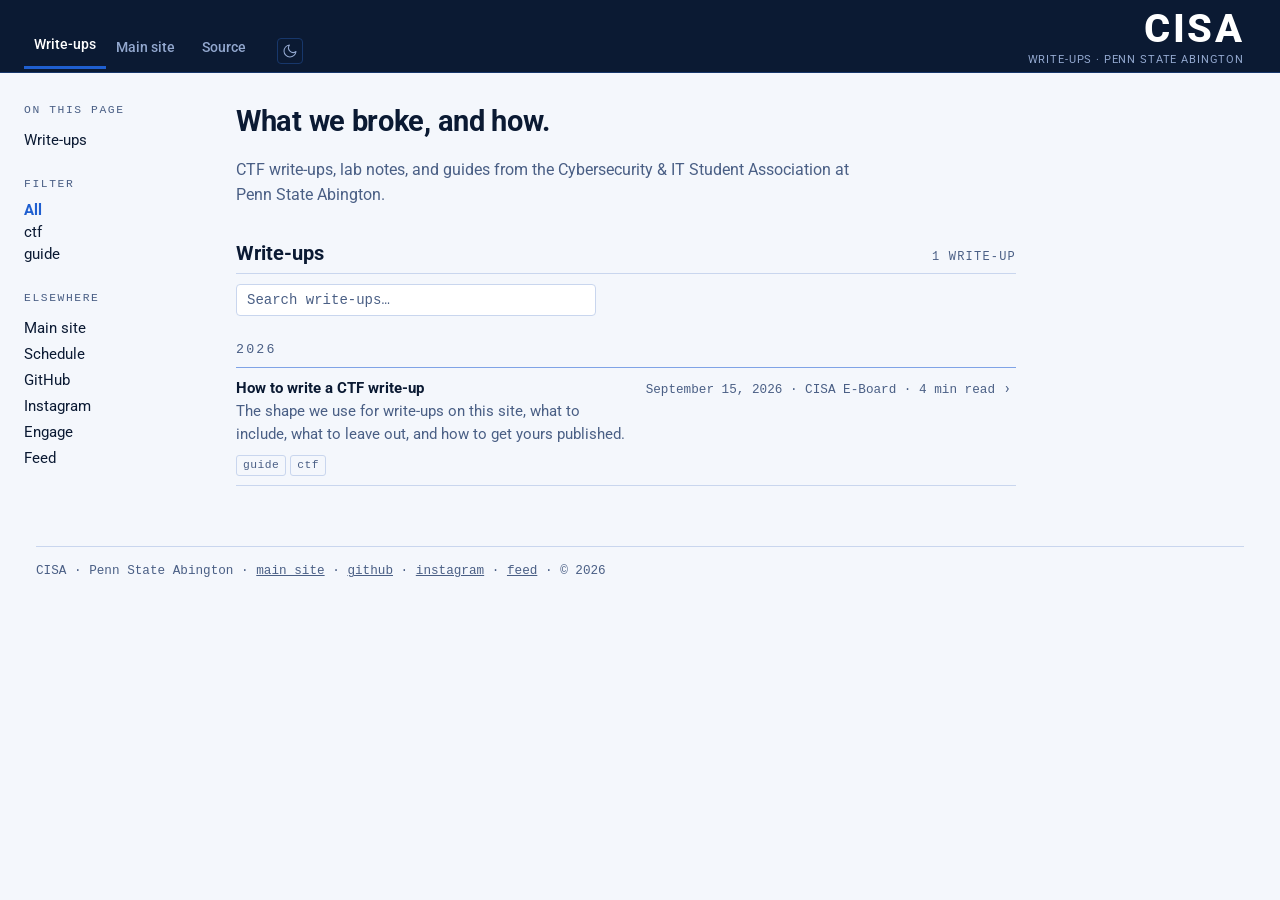
==== commit ee687ed8: "Add write-ups site Static, no-build site for CISA CTF write-ups and guides, served by GitHub Pages. " ====
--- a/index.html
+++ b/index.html
@@ -1,300 +1,100 @@
-<!doctype html>
+<!DOCTYPE html>
 <html lang="en">
 <head>
 <meta charset="utf-8">
 <meta name="viewport" content="width=device-width, initial-scale=1">
-<title>CISA — Cybersecurity &amp; IT Student Association | Penn State Abington</title>
-<meta name="description" content="Cybersecurity &amp; IT Student Association (CISA) at Penn State Abington — meetings, Come Hack hands-on sessions, e-board, and how to get involved.">
+<title>CISA Write-ups</title>
+<meta name="description" content="CTF write-ups, lab notes, and guides from the Cybersecurity &amp; IT Student Association at Penn State Abington.">
 <meta name="theme-color" content="#050b18">
-<link rel="icon" href="assets/img/cisa-logo.jpg">
-<link rel="apple-touch-icon" href="assets/img/cisa-logo.jpg">
-
+<link rel="canonical" href="https://psu-abington-cisa.github.io/writing/">
+<!-- Static Open Graph card: social crawlers do not run JS, so every write-up
+     link previews with this site-level card. -->
 <meta property="og:type" content="website">
-<meta property="og:title" content="CISA — Cybersecurity &amp; IT Student Association | Penn State Abington">
-<meta property="og:description" content="Connect. Learn. Grow. Secure the Future. The Cybersecurity &amp; IT Student Association at Penn State Abington.">
-<meta property="og:image" content="https://psu-abington-cisa.github.io/assets/img/cisa-logo.jpg">
-<meta property="og:url" content="https://psu-abington-cisa.github.io/">
+<meta property="og:site_name" content="CISA Write-ups">
+<meta property="og:title" content="CISA Write-ups — Penn State Abington">
+<meta property="og:description" content="CTF write-ups, lab notes, and guides from the Cybersecurity &amp; IT Student Association at Penn State Abington.">
+<meta property="og:url" content="https://psu-abington-cisa.github.io/writing/">
+<meta property="og:image" content="https://psu-abington-cisa.github.io/writing/img/cisa-logo.jpg">
 <meta name="twitter:card" content="summary">
-
-<script>
-(function () {
-  try {
-    var t = localStorage.getItem('cisa-theme');
-    if (t === 'light' || t === 'dark') {
-      document.documentElement.setAttribute('data-theme', t);
-    }
-  } catch (e) { /* localStorage unavailable; fall back to OS preference via CSS */ }
-})();
-</script>
-<link rel="stylesheet" href="assets/css/style.css">
+<meta name="twitter:title" content="CISA Write-ups — Penn State Abington">
+<meta name="twitter:description" content="CTF write-ups, lab notes, and guides from the Cybersecurity &amp; IT Student Association at Penn State Abington.">
+<meta name="twitter:image" content="https://psu-abington-cisa.github.io/writing/img/cisa-logo.jpg">
+<link rel="alternate" type="application/atom+xml" title="CISA Write-ups" href="feed.xml">
+<link rel="icon" href="img/cisa-logo.jpg" type="image/jpeg">
+<link rel="apple-touch-icon" href="img/cisa-logo.jpg">
+<link rel="stylesheet" href="styles.css?v=2026091501">
+<script src="theme.js?v=2026091501"></script>
+<!-- Vendored, pinned copies (see vendor/): no third-party requests. Deferred
+     scripts run in document order. MathJax is not listed here on purpose:
+     app.js loads it on demand the first time a write-up contains math. -->
+<script defer src="vendor/marked.min.js"></script>
+<script defer src="vendor/purify.min.js"></script>
+<script defer src="app.js?v=2026091501"></script>
 </head>
 <body>
-<a class="skip-link" href="#main">Skip to main content</a>
 
-<header class="site-header">
-  <nav class="nav" aria-label="Primary">
-    <a class="brand" href="#top">
-      <img src="assets/img/cisa-logo.jpg" alt="CISA logo" width="40" height="40">
-      <span class="brand-text">CISA · Penn State Abington</span>
-    </a>
-    <div class="nav-links">
-      <a href="#about">About</a>
-      <a href="#come-hack">Come Hack</a>
-      <a href="#schedule">Schedule</a>
-      <a href="#board">E-Board</a>
-      <a href="#founders">Founders</a>
-      <a href="#connect">Connect</a>
-      <a class="nav-ig" href="https://www.instagram.com/abingtoncisa" target="_blank" rel="noopener">Instagram</a>
+<div id="sitename"><a href="./">CISA</a></div>
+<div id="siteslogan">write-ups &middot; Penn State Abington</div>
+
+<div id="topmenu">
+  <button id="navToggle" class="nav-toggle" type="button" aria-label="Menu" aria-expanded="false" aria-controls="siteNav">&#9776;</button>
+  <div id="siteNav">
+    <ul>
+      <li><a class="active" href="./">Write-ups</a></li>
+      <li><a href="https://cisa.cybernet.rocks/">Main site</a></li>
+      <li><a href="https://github.com/psu-abington-cisa/writing">Source</a></li>
+    </ul>
+  </div>
+</div>
+
+<div id="sidemenu">
+  <ul id="page-index">
+    <li><span class="sh">On this page</span></li>
+    <li><a href="#writeups">Write-ups</a></li>
+  </ul>
+  <ul id="tag-filter"></ul>
+  <ul>
+    <li><span class="sh">Elsewhere</span></li>
+    <li><a href="https://cisa.cybernet.rocks/">Main site</a></li>
+    <li><a href="https://cisa.cybernet.rocks/#schedule">Schedule</a></li>
+    <li><a href="https://github.com/psu-abington-cisa">GitHub</a></li>
+    <li><a href="https://www.instagram.com/abingtoncisa">Instagram</a></li>
+    <li><a href="https://psuharrisburg.campuslabs.com/engage/organization/ab-cybersecurity">Engage</a></li>
+    <li><a href="feed.xml">Feed</a></li>
+  </ul>
+</div>
+
+<main>
+
+  <section id="index-view">
+    <div class="page-head">
+      <h1>What we broke, and how.</h1>
+      <p class="lede">CTF write-ups, lab notes, and guides from the Cybersecurity &amp; IT Student Association at Penn State Abington.</p>
     </div>
-    <button type="button" id="theme-toggle" class="theme-toggle" aria-label="Switch to light theme">
-      <svg class="icon-sun" aria-hidden="true" viewBox="0 0 24 24" fill="none" stroke="currentColor" stroke-width="2" stroke-linecap="round" stroke-linejoin="round"><circle cx="12" cy="12" r="4"></circle><path d="M12 2v2M12 20v2M4.93 4.93l1.41 1.41M17.66 17.66l1.41 1.41M2 12h2M20 12h2M4.93 19.07l1.41-1.41M17.66 6.34l1.41-1.41"></path></svg>
-      <svg class="icon-moon" aria-hidden="true" viewBox="0 0 24 24" fill="none" stroke="currentColor" stroke-width="2" stroke-linecap="round" stroke-linejoin="round"><path d="M21 12.79A9 9 0 1 1 11.21 3a7 7 0 0 0 9.79 9.79z"></path></svg>
-    </button>
-  </nav>
-</header>
 
-<main id="main">
-
-  <section id="top" class="hero">
-    <div class="container">
-      <img class="hero-logo" src="assets/img/cisa-logo.jpg" alt="CISA logo" width="96" height="96">
-      <p class="eyebrow">Cybersecurity &amp; IT Student Association · Penn State Abington</p>
-      <h1>Connect. Learn. Grow.<br><span class="line-blue">Secure the Future.</span></h1>
-      <p class="lede">The Cybersecurity &amp; IT Student Association at Penn State Abington empowers students to explore technology, build skills, and connect with opportunities in cybersecurity and information technology.</p>
-      <div class="cta-row">
-        <a class="btn btn-primary" href="#schedule">See the schedule</a>
-        <a class="btn btn-ghost" href="https://www.instagram.com/abingtoncisa" target="_blank" rel="noopener">Follow on Instagram</a>
-        <a class="btn btn-ghost" href="https://psuharrisburg.campuslabs.com/engage/organization/ab-cybersecurity" target="_blank" rel="noopener">Join on Penn State Discover</a>
-      </div>
-      <p class="tagline"><b>Connect</b> &bull; <b>Learn</b> &bull; <b>Grow</b> &bull; <b>Secure the Future</b></p>
+    <div class="sw-head">
+      <h2 id="writeups">Write-ups</h2>
+      <span id="post-count" class="tag"></span>
     </div>
+    <input id="search" type="search" placeholder="Search write-ups&hellip;" aria-label="Search write-ups" autocomplete="off" spellcheck="false">
+    <div id="post-list" aria-live="polite"></div>
   </section>
 
-  <section id="next" aria-labelledby="next-heading">
-    <div class="container">
-      <p class="eyebrow">Next Up</p>
-      <h2 id="next-heading" class="visually-hidden">Next event</h2>
-      <div class="panel panel-glow next-card" id="next-card">
-        <!-- Static fallback (JS replaces this once data loads) -->
-        <div class="next-datebox"><span class="mon">SEP</span><span class="day">10</span></div>
-        <div class="next-body">
-          <h3>First General Meeting</h3>
-          <div class="next-meta">
-            <span>Thursday, September 10, 2026</span>
-            <span>12:15 – 1:15 PM</span>
-            <span>Woodland Building 220</span>
-          </div>
-          <p>Kick off the semester with CISA! Meet the club and e-board, hear what's planned, and connect with other students.</p>
-          <div class="next-links">
-            <a class="btn btn-ghost btn-sm" href="https://psuharrisburg.campuslabs.com/engage/organization/ab-cybersecurity" target="_blank" rel="noopener">Details</a>
-          </div>
-        </div>
-      </div>
-    </div>
-  </section>
-
-  <section id="about" aria-labelledby="about-heading">
-    <div class="container">
-      <div class="section-head">
-        <p class="eyebrow">About</p>
-        <h2 id="about-heading">Who we are</h2>
-        <p>The Cybersecurity &amp; IT Student Association at Penn State Abington is dedicated to fostering a community of students passionate about technology, cybersecurity, and innovation. Our mission is to provide hands-on learning opportunities, professional development, and networking experiences that prepare members for success in the rapidly evolving fields of cybersecurity and information technology. Through collaboration, workshops, and real-world applications, we empower students to build technical skills, explore career pathways, and contribute to a safer, more connected digital world.</p>
-      </div>
-      <div class="tiles">
-        <div class="tile">
-          <h3>Meet the club</h3>
-          <p>Get to know CISA and our e-board.</p>
-        </div>
-        <div class="tile">
-          <h3>Learn about upcoming events</h3>
-          <p>Find out what we have planned.</p>
-        </div>
-        <div class="tile">
-          <h3>Connect with other students</h3>
-          <p>Build connections and grow your network.</p>
-        </div>
-      </div>
-      <p class="note">Open to all currently registered Penn State Abington students.</p>
-    </div>
-  </section>
-
-  <section id="come-hack" aria-labelledby="come-hack-heading">
-    <div class="container">
-      <div class="ch-header">
-        <p class="eyebrow">Biweekly hands-on session</p>
-      </div>
-      <h2 id="come-hack-heading">Come Hack</h2>
-      <p class="ch-lead">Led by <b>Moussa Toure</b>. A recurring, hands-on cybersecurity meeting focused on learning how real systems are attacked, defended, investigated, and analyzed — guided learning plus practical exercises on cyber ranges and custom-built labs.</p>
-
-      <div class="ch-cols">
-        <div class="ch-col offensive">
-          <h4>Offensive Security</h4>
-          <ul>
-            <li>Web application hacking</li>
-            <li>Linux &amp; Windows system exploitation</li>
-            <li>Standalone target machines</li>
-            <li>Chained attack paths</li>
-            <li>Active Directory environments</li>
-            <li>Enterprise security</li>
-            <li>AI-assisted operations</li>
-          </ul>
-        </div>
-        <div class="ch-col defensive">
-          <h4>Defensive &amp; Analysis</h4>
-          <ul>
-            <li>Blue-team exercises</li>
-            <li>Security analysis</li>
-            <li>Phishing analysis</li>
-            <li>Log and artifact analysis</li>
-            <li>Incident investigation concepts</li>
-            <li>OSINT techniques</li>
-            <li>Detection and defensive thinking</li>
-          </ul>
-        </div>
-      </div>
-
-      <p class="eyebrow" style="margin-top:1.6em">Cyber ranges we use</p>
-      <div class="range-tags">
-        <a class="range-tag" href="https://tryhackme.com/login" target="_blank" rel="noopener">TryHackMe</a>
-        <a class="range-tag" href="https://portal.offsec.com/sign-up/community" target="_blank" rel="noopener">OffSec Labs</a>
-        <a class="range-tag" href="https://www.hacksmarter.org/catalog" target="_blank" rel="noopener">Hack Smarter</a>
-        <a class="range-tag" href="https://portswigger.net/web-security/all-labs" target="_blank" rel="noopener">PortSwigger</a>
-        <span class="range-tag" style="cursor:default">+ custom labs</span>
-      </div>
-
-      <div class="ch-notice">
-        <b>Who:</b> anyone interested in cybersecurity, offensive/defensive security, pentesting, security research, OSINT, or IT. No prior expertise required.<br>
-        <b>Bring:</b> a laptop is recommended but not mandatory; workstations are available.
-      </div>
-      <p class="ch-rules">Ground rules: practice only against systems we own, systems provided for training, or systems we have permission to test — responsible skill-building, never unauthorized attacks.</p>
-      <p class="ch-session">First session: <b>Thursday, September 17, 2026 · 12:15 – 1:15 PM</b> · Woodland Building 132A (in person). Biweekly afterwards.</p>
-
-      <a class="btn btn-primary" href="https://psu-abington-cisa.github.io/come-hack/" target="_blank" rel="noopener">Open the Come Hack page →</a>
-    </div>
-  </section>
-
-  <section id="schedule" aria-labelledby="schedule-heading">
-    <div class="container">
-      <div class="section-head">
-        <p class="eyebrow">Schedule</p>
-        <h2 id="schedule-heading">Upcoming meetings</h2>
-      </div>
-
-      <div class="cal-toolbar">
-        <div class="cal-nav" id="cal-nav">
-          <button type="button" id="cal-prev" aria-label="Previous month">‹</button>
-          <span class="cal-heading" id="cal-heading">September 2026</span>
-          <button type="button" id="cal-next" aria-label="Next month">›</button>
-          <button type="button" id="cal-today" class="btn-sm">Today</button>
-        </div>
-        <div class="view-toggle" id="view-toggle" role="group" aria-label="Calendar view">
-          <button type="button" data-view="month" aria-pressed="true">Month</button>
-          <button type="button" data-view="list" aria-pressed="false">List</button>
-        </div>
-      </div>
-
-      <div class="cal-wrap" id="cal-wrap">
-        <div id="cal-body" class="scroll-x">
-          <p class="empty-msg">Loading schedule…</p>
-        </div>
-        <div id="detail-panel-slot"></div>
-      </div>
-
-      <div class="legend">
-        <span class="legend-item"><span class="legend-dot" style="background:var(--type-meeting)"></span>Meeting</span>
-        <span class="legend-item"><span class="legend-dot" style="background:var(--type-comehack)"></span>Come Hack</span>
-        <span class="legend-item"><span class="legend-dot" style="background:var(--type-workshop)"></span>Workshop</span>
-        <span class="legend-item"><span class="legend-dot" style="background:var(--type-social)"></span>Social</span>
-        <span class="legend-item"><span class="legend-dot" style="background:var(--type-competition)"></span>Competition</span>
-        <span class="legend-item"><span class="legend-dot" style="background:var(--type-other)"></span>Other</span>
-      </div>
-      <p class="schedule-note">Schedule could be subject to changes, motinor the webpage for accurate schedule. <!-- maintained in <code>data/events.json</code> on GitHub — <a href="https://github.com/psu-abington-cisa/psu-abington-cisa.github.io/blob/main/data/events.json" target="_blank" rel="noopener">view/edit the file</a>.--></p> 
-    </div>
-  </section>
-
-  <section id="board" aria-labelledby="board-heading">
-    <div class="container">
-      <div class="section-head">
-        <p class="eyebrow">E-Board</p>
-        <h2 id="board-heading">Meet the e-board</h2>
-      </div>
-      <div class="board-grid" id="board-grid">
-        <p class="empty-msg">Loading e-board…</p>
-      </div>
-    </div>
-  </section>
-
-  <section id="founders" aria-labelledby="founders-heading">
-    <div class="container">
-      <div class="section-head">
-        <p class="eyebrow">Founders</p>
-        <h2 id="founders-heading">Who started CISA</h2>
-        <p>CISA exists because a few Penn State Abington students decided it should. Our founders built the club from the ground up and have since carried that work into the cybersecurity industry.</p>
-      </div>
-      <div class="board-grid" id="founders-grid">
-        <p class="empty-msg">Loading founders…</p>
-      </div>
-    </div>
-  </section>
-
-  <section id="connect" aria-labelledby="connect-heading">
-    <div class="container">
-      <div class="section-head">
-        <p class="eyebrow">Connect</p>
-        <h2 id="connect-heading">Get involved</h2>
-      </div>
-      <div class="connect-grid">
-        <div class="connect-card">
-          <h3>Instagram</h3>
-          <p>Follow @abingtoncisa for announcements, photos, and event reminders.</p>
-          <a class="btn btn-ghost btn-sm" href="https://www.instagram.com/abingtoncisa" target="_blank" rel="noopener">@abingtoncisa</a>
-        </div>
-        <div class="connect-card">
-          <h3>Penn State Discover</h3>
-          <p>Join the org and RSVP to events on Penn State Discover (Engage).</p>
-          <span class="caption">Same page as the "Discover East" QR code on our flyers.</span>
-          <a class="btn btn-ghost btn-sm" href="https://psuharrisburg.campuslabs.com/engage/organization/ab-cybersecurity" target="_blank" rel="noopener">Join / RSVP</a>
-        </div>
-        <div class="connect-card">
-          <h3>Come Hack questions</h3>
-          <p>Reach Moussa Toure by email or on Microsoft Teams.</p>
-          <a class="btn btn-ghost btn-sm" href="mailto:mmt6227@psu.edu">mmt6227@psu.edu</a>
-        </div>
-        <div class="connect-card">
-          <h3>GitHub</h3>
-          <p>See our projects and this site's source on GitHub.</p>
-          <a class="btn btn-ghost btn-sm" href="https://github.com/psu-abington-cisa" target="_blank" rel="noopener">@psu-abington-cisa</a>
-        </div>
-      </div>
-
-      <br>
-      <iframe width="1100" height="260px" src="https://forms.cloud.microsoft/Pages/ResponsePage.aspx?id=RY30fNs9iUOpwcEVUm61LgzhWW1ZzRRPplxZP9-_dMRUNFpZOVJaMk9BUERJSVA3TEFJM1Q0QTBPWS4u&amp;embed=true"
-        frameborder="0" marginwidth="0" marginheight="0" style="border: none; max-width:100%; max-height:100vh" allowfullscreen="" webkitallowfullscreen="" mozallowfullscreen="" msallowfullscreen=""> 
-      </iframe>
-      
-    </div>
-  </section>
+  <article id="post-view" hidden>
+    <div id="post-content"></div>
+    <div class="action-row" id="post-actions"><a class="all-posts" href="#writeups">&larr; All write-ups</a></div>
+  </article>
 
 </main>
 
-<footer class="site-footer">
-  <div class="container">
-    <div class="footer-top">
-      <div>
-        <div class="footer-tagline">Connect · Learn · Grow · Secure the Future</div>
-        <div>Cybersecurity &amp; IT Student Association (CISA) — Penn State Abington</div>
-      </div>
-      <div class="footer-links">
-        <a href="https://www.instagram.com/abingtoncisa" target="_blank" rel="noopener">Instagram</a>
-        <a href="https://psuharrisburg.campuslabs.com/engage/organization/ab-cybersecurity" target="_blank" rel="noopener">Penn State Discover</a>
-        <a href="https://psu-abington-cisa.github.io/come-hack/" target="_blank" rel="noopener">Come Hack</a>
-        <a href="https://github.com/psu-abington-cisa/psu-abington-cisa.github.io" target="_blank" rel="noopener">Site source on GitHub</a>
-      </div>
-    </div>
-    <p class="footer-disclaimer">This is a student organization website and is not an official publication of Penn State University. &copy; <span id="footer-year">2026</span> CISA at Penn State Abington.</p>
-  </div>
-</footer>
+<div class="site-footer">
+  CISA &middot; Penn State Abington &middot;
+  <a href="https://cisa.cybernet.rocks/">main site</a> &middot;
+  <a href="https://github.com/psu-abington-cisa">github</a> &middot;
+  <a href="https://www.instagram.com/abingtoncisa">instagram</a> &middot;
+  <a href="feed.xml">feed</a> &middot;
+  &copy; 2026
+</div>
 
-<script src="assets/js/main.js"></script>
 </body>
 </html>
--- a/styles.css
+++ b/styles.css
@@ -0,0 +1,587 @@
+/* =========================================================================
+   CISA Write-ups — site skin.
+   Layout follows the same shape as the reference notebook site (a brand
+   band across the top, a plain text index down the left, one dense content
+   column) but the colors and type come from the main CISA site's
+   assets/css/style.css: navy panels, blue accent, self-hosted Roboto. Keep
+   the variables below in step with that file when the main site changes.
+   ========================================================================= */
+
+@font-face {
+  font-family: "Roboto";
+  src: url("fonts/roboto-latin.woff2") format("woff2");
+  font-weight: 100 900;
+  font-style: normal;
+  font-display: swap;
+}
+
+:root {
+  --bg: #050b18;
+  --panel: #0b1a33;
+  --border: #17376b;
+  --border-strong: #2a5cb8;
+  --text: #e8f0ff;
+  --muted: #93a8cf;
+  --heading: #ffffff;
+  --accent: #2f7dff;
+  --accent-hi: #6aa2ff;
+  --hover: rgba(47, 125, 255, 0.08);
+  --code-bg: rgba(47, 125, 255, 0.10);
+  --warn: #ffb547;
+
+  /* The brand band stays navy in both themes, like the main site's nav. */
+  --band: #0b1a33;
+  --band-ink: #93a8cf;
+  --band-rule: #17376b;
+
+  --font: "Roboto", system-ui, -apple-system, "Segoe UI", Helvetica, Arial, sans-serif;
+  --mono: ui-monospace, SFMono-Regular, Menlo, Consolas, "Liberation Mono", monospace;
+  color-scheme: dark;
+}
+
+@media (prefers-color-scheme: light) {
+  :root:not([data-theme="dark"]) {
+    --bg: #f4f7fc;
+    --panel: #ffffff;
+    --border: #c9d6ee;
+    --border-strong: #7fa3e6;
+    --text: #0b1a33;
+    --muted: #4a5f85;
+    --heading: #0b1a33;
+    --accent: #1f5fd0;
+    --accent-hi: #1a4fb0;
+    --hover: rgba(31, 95, 208, 0.08);
+    --code-bg: rgba(31, 95, 208, 0.08);
+    --warn: #9a5b00;
+    color-scheme: light;
+  }
+}
+:root[data-theme="light"] {
+  --bg: #f4f7fc;
+  --panel: #ffffff;
+  --border: #c9d6ee;
+  --border-strong: #7fa3e6;
+  --text: #0b1a33;
+  --muted: #4a5f85;
+  --heading: #0b1a33;
+  --accent: #1f5fd0;
+  --accent-hi: #1a4fb0;
+  --hover: rgba(31, 95, 208, 0.08);
+  --code-bg: rgba(31, 95, 208, 0.08);
+  --warn: #9a5b00;
+  color-scheme: light;
+}
+
+* { box-sizing: border-box; }
+html { scroll-behavior: smooth; }
+
+body {
+  background-color: var(--bg);
+  color: var(--text);
+  font-family: var(--font);
+  font-size: 12pt;
+  line-height: 1.55;
+  padding: 0;
+  margin: 0;
+}
+
+/* ---- header band ------------------------------------------------------ */
+
+#topmenu {
+  background: var(--band);
+  border-bottom: 1px solid var(--band-rule);
+  width: 100%;
+  height: 73px;
+  padding: 0;
+  margin: 0;
+  position: relative;
+}
+#siteNav {
+  height: 73px;
+  padding-left: 24px;
+  display: flex;
+  align-items: flex-end;
+}
+#topmenu ul {
+  list-style: none;
+  margin: 0;
+  padding: 0;
+  display: flex;
+  align-items: flex-end;
+}
+#topmenu ul li a {
+  padding: 10px;
+  color: var(--band-ink);
+  font-size: 10.5pt;
+  font-weight: 500;
+  text-decoration: none;
+  display: block;
+  min-width: 78px;
+  text-align: center;
+}
+#topmenu ul li a:hover,
+#topmenu ul li a.active { color: #ffffff; }
+#topmenu ul li a.active { border-bottom: 3px solid var(--accent); }
+
+/* mobile nav toggle — hidden on desktop; app.js wires #navToggle */
+.nav-toggle { display: none; }
+
+#sitename {
+  font-family: var(--font);
+  font-weight: 800;
+  font-size: 30pt;
+  line-height: 58px;
+  position: absolute;
+  color: #ffffff;
+  top: 0;
+  right: 36px;
+  z-index: 1;
+  letter-spacing: 0.06em;
+}
+#sitename a { color: #ffffff; text-decoration: none; }
+#siteslogan {
+  font-size: 8pt;
+  letter-spacing: 0.08em;
+  text-transform: uppercase;
+  position: absolute;
+  color: var(--band-ink);
+  top: 52px;
+  right: 36px;
+  z-index: 1;
+}
+
+/* theme toggle — theme.js appends it into #siteNav, after the <ul> */
+.theme-toggle {
+  width: 26px; height: 26px;
+  margin: 0 0 9px 14px;
+  display: inline-flex; align-items: center; justify-content: center;
+  padding: 0;
+  background: transparent;
+  border: 1px solid var(--band-rule);
+  border-radius: 4px;
+  color: var(--band-ink);
+  cursor: pointer;
+}
+.theme-toggle:hover { color: #ffffff; border-color: var(--border-strong); }
+.theme-toggle .t-sun, .theme-toggle .t-moon { display: none; }
+.theme-toggle[data-mode="dark"] .t-sun { display: block; }
+.theme-toggle[data-mode="light"] .t-moon { display: block; }
+
+/* fallback cross-fade used by theme.js when view transitions are unavailable */
+.theme-transition, .theme-transition * {
+  transition: background-color 0.8s ease, color 0.8s ease, border-color 0.8s ease;
+}
+::view-transition-old(root), ::view-transition-new(root) {
+  animation: none;
+  mix-blend-mode: normal;
+}
+
+/* ---- side index ------------------------------------------------------- */
+
+#sidemenu {
+  margin: 0;
+  float: left;
+  width: 200px;
+  padding: 22px 0 40px 24px;
+}
+#sidemenu ul {
+  margin: 0 0 18px 0;
+  padding: 0;
+  list-style-type: none;
+}
+#sidemenu ul:empty { margin: 0; }
+#sidemenu .sh {
+  display: block;
+  font-family: var(--mono);
+  color: var(--muted);
+  font-size: 8.5pt;
+  line-height: 30px;
+  letter-spacing: 0.14em;
+  text-transform: uppercase;
+}
+#sidemenu ul li a {
+  color: var(--text);
+  font-size: 11pt;
+  line-height: 22px;
+  text-decoration: none;
+  display: block;
+  padding: 0;
+  font-family: var(--font);
+  text-align: left;
+}
+#sidemenu ul li a:hover { color: var(--accent-hi); text-decoration: underline; }
+
+#tag-filter li { margin: 0; }
+#sidemenu .pill {
+  display: block; width: 100%;
+  text-align: left; padding: 0;
+  background: none; border: 0; cursor: pointer;
+  color: var(--text); font-family: var(--font);
+  font-size: 11pt; line-height: 22px;
+}
+#sidemenu .pill:hover { color: var(--accent-hi); text-decoration: underline; }
+#sidemenu .pill.active { color: var(--accent); font-weight: bold; }
+
+/* ---- content ---------------------------------------------------------- */
+
+main {
+  display: block;
+  margin: 26px 36px 60px 236px;
+  max-width: 780px;
+}
+
+h1 {
+  font-size: 22pt;
+  font-weight: 700;
+  color: var(--heading);
+  margin: 0 0 14px;
+  letter-spacing: -0.01em;
+}
+h2 {
+  font-size: 15pt;
+  font-weight: 700;
+  color: var(--heading);
+  margin: 30px 0 10px;
+  padding-bottom: 4px;
+  border-bottom: 1px solid var(--border);
+}
+h3 { font-size: 12pt; font-weight: 700; color: var(--heading); margin: 22px 0 6px; }
+h4, h5, h6 { font-size: 11pt; font-weight: 700; color: var(--heading); margin: 16px 0 4px; }
+
+p  { margin: 0 0 12px; max-width: 72ch; }
+ul, ol { margin: 0 0 14px; padding-left: 22px; }
+li { margin-bottom: 4px; }
+
+a { color: var(--accent); text-decoration: underline; }
+a:hover { color: var(--accent-hi); }
+
+.lede { color: var(--muted); font-size: 12pt; max-width: 72ch; }
+.dim, .muted { color: var(--muted); }
+.eyebrow {
+  font-family: var(--mono);
+  font-size: 9pt;
+  letter-spacing: 0.14em;
+  text-transform: uppercase;
+  color: var(--muted);
+  margin: 0 0 6px;
+}
+
+code, kbd, samp {
+  font-family: var(--mono);
+  font-size: 10.5pt;
+}
+code { background: var(--code-bg); padding: 1px 4px; border-radius: 3px; }
+
+pre {
+  font-family: var(--mono);
+  font-size: 10pt;
+  line-height: 1.55;
+  background: var(--panel);
+  border: 1px solid var(--border);
+  border-left: 3px solid var(--accent);
+  border-radius: 4px;
+  padding: 12px 14px;
+  overflow-x: auto;
+  margin: 0 0 16px;
+}
+pre code { background: none; padding: 0; font-size: inherit; }
+
+:focus-visible { outline: 2px solid var(--accent); outline-offset: 2px; }
+
+/* ---- page head -------------------------------------------------------- */
+
+.page-head { padding: 0; margin: 0 0 14px; }
+.page-head .lede { margin: 0 0 12px; }
+
+.sw-head {
+  display: flex;
+  align-items: baseline;
+  justify-content: space-between;
+  gap: 14px;
+  flex-wrap: wrap;
+  margin: 30px 0 10px;
+  padding-bottom: 4px;
+  border-bottom: 1px solid var(--border);
+}
+.sw-head h2 { margin: 0; padding: 0; border: 0; }
+
+/* status words, not chips */
+.tag {
+  font-family: var(--mono);
+  font-size: 9pt;
+  letter-spacing: 0.1em;
+  text-transform: uppercase;
+  color: var(--muted);
+  white-space: nowrap;
+}
+
+/* search box */
+#search {
+  display: block; width: 100%; max-width: 360px;
+  margin: 0 0 16px; padding: 7px 10px;
+  font-family: var(--mono); font-size: 10.5pt;
+  color: var(--text); background: var(--panel);
+  border: 1px solid var(--border);
+  border-radius: 4px;
+}
+#search:focus { outline: none; border-color: var(--accent); }
+#search::placeholder { color: var(--muted); }
+
+/* tags on rows and in the write-up header */
+.row-tags { display: block; margin-top: 5px; }
+.row-tag {
+  display: inline-block;
+  font-family: var(--mono); font-size: 8.5pt;
+  letter-spacing: 0.04em;
+  color: var(--muted);
+  border: 1px solid var(--border);
+  border-radius: 3px;
+  padding: 1px 6px; margin: 3px 4px 0 0;
+}
+a.row:hover .row-tag { border-color: var(--accent); }
+.post-tags { margin: 10px 0 0; }
+
+/* ---- record rows ------------------------------------------------------ */
+
+.year-block { margin: 0 0 18px; }
+.year-block h2 {
+  font-family: var(--mono); font-size: 10pt; font-weight: normal;
+  letter-spacing: 0.16em; color: var(--muted);
+  border: 0; padding: 0; margin: 24px 0 6px;
+}
+
+.row-list {
+  list-style: none;
+  padding: 0;
+  margin: 0 0 18px;
+  border-top: 1px solid var(--border-strong);
+}
+.row-list li { border-bottom: 1px solid var(--border); margin: 0; }
+
+.row {
+  display: grid;
+  grid-template-columns: 1fr auto;
+  align-items: baseline;
+  gap: 4px 18px;
+  padding: 9px 6px 9px 0;
+  color: var(--text);
+  text-decoration: none;
+}
+a.row:hover { background: var(--hover); color: var(--text); }
+a.row:hover .ttl { color: var(--accent-hi); text-decoration: underline; }
+
+.row .ttl-row { display: block; min-width: 0; }
+.row .ttl { font-weight: 700; font-size: 11.5pt; display: block; color: var(--heading); }
+.row .sub { color: var(--muted); font-size: 11pt; display: block; }
+.row .right { display: flex; align-items: baseline; gap: 10px; white-space: nowrap; }
+.row .meta {
+  font-family: var(--mono);
+  font-size: 9.5pt;
+  color: var(--muted);
+}
+.row .chev { color: var(--muted); font-size: 11pt; }
+a.row:hover .chev { color: var(--accent); }
+
+/* ---- write-up body ---------------------------------------------------- */
+
+.markdown-body { margin: 18px 0 0; overflow-wrap: anywhere; }
+.markdown-body :not(pre) > code { overflow-wrap: anywhere; }
+.markdown-body img {
+  display: block;
+  max-width: 100%;
+  height: auto;
+  margin: 0 0 14px;
+  border: 1px solid var(--border);
+  border-radius: 4px;
+}
+.markdown-body blockquote {
+  margin: 0 0 14px;
+  padding: 2px 0 2px 14px;
+  border-left: 3px solid var(--border-strong);
+  color: var(--muted);
+}
+.markdown-body blockquote p:last-child { margin-bottom: 0; }
+.markdown-body hr {
+  border: 0;
+  border-top: 1px solid var(--border);
+  margin: 22px 0;
+}
+.markdown-body table {
+  border-collapse: collapse;
+  width: 100%;
+  margin: 0 0 18px;
+  font-size: 11pt;
+  display: block;        /* wide tables scroll inside the column */
+  overflow-x: auto;
+}
+.markdown-body th {
+  text-align: left;
+  font-weight: normal;
+  font-family: var(--mono);
+  font-size: 9pt;
+  letter-spacing: 0.12em;
+  text-transform: uppercase;
+  color: var(--muted);
+  border-bottom: 1px solid var(--border-strong);
+  padding: 4px 10px 5px 0;
+}
+.markdown-body td {
+  padding: 7px 10px 7px 0;
+  border-bottom: 1px solid var(--border);
+  vertical-align: top;
+}
+.markdown-body tr:hover td { background: var(--hover); }
+.markdown-body mjx-container[display="true"] { margin: 14px 0; overflow-x: auto; }
+
+/* heading anchor links */
+.anchor {
+  margin-left: 8px;
+  font-family: var(--mono); font-weight: normal; font-size: 0.8em;
+  color: var(--muted); text-decoration: none;
+  opacity: 0; transition: opacity 0.12s ease;
+}
+.markdown-body h2:hover .anchor,
+.markdown-body h3:hover .anchor,
+.anchor:focus { opacity: 1; }
+.anchor:hover { color: var(--accent-hi); }
+
+/* copy button on code blocks */
+.code-block { position: relative; margin: 0 0 16px; }
+.code-block pre { margin: 0; }
+.copy-btn {
+  position: absolute; top: 6px; right: 6px;
+  font-family: var(--mono); font-size: 8.5pt; letter-spacing: 0.06em;
+  color: var(--muted); background: var(--bg);
+  border: 1px solid var(--border); border-radius: 3px;
+  padding: 2px 7px; cursor: pointer;
+  opacity: 0; transition: opacity 0.12s ease;
+}
+.code-block:hover .copy-btn, .copy-btn:focus { opacity: 1; }
+.copy-btn:hover { color: var(--accent-hi); border-color: var(--accent); }
+.copy-btn.copied { color: var(--accent); border-color: var(--accent); opacity: 1; }
+@media (hover: none) { .copy-btn, .anchor { opacity: 1; } }
+
+/* ---- actions under a write-up ----------------------------------------- */
+
+.action-row {
+  margin: 34px 0 0;
+  padding-top: 18px;
+  border-top: 1px solid var(--border);
+  display: flex;
+  flex-direction: column;
+  gap: 16px;
+}
+.all-posts {
+  align-self: flex-start;
+  display: inline-block;
+  font-family: var(--mono);
+  font-size: 10pt;
+  letter-spacing: 0.06em;
+  text-decoration: none;
+  color: var(--accent);
+  border: 1px solid var(--border);
+  border-radius: 4px;
+  padding: 5px 12px;
+  background: none;
+}
+.all-posts:hover { border-color: var(--accent); color: var(--accent-hi); }
+.prev-next { display: flex; gap: 12px; flex-wrap: wrap; }
+.pn-link {
+  flex: 1 1 200px;
+  display: block;
+  text-decoration: none;
+  color: var(--text);
+  border: 1px solid var(--border);
+  border-radius: 4px;
+  padding: 10px 12px;
+}
+.pn-link:hover { border-color: var(--accent); }
+.pn-older { text-align: right; }
+.pn-dir {
+  display: block;
+  font-family: var(--mono); font-size: 8.5pt;
+  letter-spacing: 0.08em; text-transform: uppercase;
+  color: var(--muted);
+}
+.pn-ttl { display: block; margin-top: 3px; font-size: 11pt; color: var(--accent); }
+.pn-link:hover .pn-ttl { color: var(--accent-hi); }
+.pn-empty { flex: 1 1 200px; border: 0; padding: 0; }
+
+.notice {
+  border: 1px solid var(--border);
+  border-left: 3px solid var(--warn);
+  border-radius: 4px;
+  padding: 10px 14px;
+  margin: 0 0 18px;
+  font-size: 11pt;
+}
+.notice p { margin: 0; }
+
+/* ---- footer ----------------------------------------------------------- */
+
+.site-footer {
+  clear: both;
+  border-top: 1px solid var(--border);
+  margin: 0 36px;
+  padding: 14px 0 30px;
+  font-size: 9.5pt;
+  color: var(--muted);
+  font-family: var(--mono);
+}
+.site-footer a { color: var(--muted); text-decoration: underline; }
+.site-footer a:hover { color: var(--accent); }
+
+[hidden] { display: none !important; }
+
+.sr-only {
+  position: absolute; width: 1px; height: 1px;
+  padding: 0; margin: -1px; overflow: hidden;
+  clip: rect(0,0,0,0); white-space: nowrap; border: 0;
+}
+
+/* ---- narrow ----------------------------------------------------------- */
+
+@media screen and (max-width: 860px) {
+  #topmenu { height: 73px; }
+  .nav-toggle {
+    display: inline-flex; align-items: center; justify-content: center;
+    position: absolute; left: 10px; top: 19px; z-index: 6;
+    width: 36px; height: 36px; padding: 0;
+    background: transparent; border: 1px solid var(--band-rule); border-radius: 4px;
+    color: var(--band-ink); font-size: 15pt; line-height: 1; cursor: pointer;
+  }
+  .nav-toggle:hover { color: #ffffff; border-color: var(--border-strong); }
+  #siteNav {
+    display: none;
+    position: absolute; left: 0; right: 0; top: 73px; z-index: 5;
+    height: auto; padding: 6px 0; background: var(--band);
+    border-bottom: 1px solid var(--band-rule);
+    box-shadow: 0 8px 24px rgba(0,0,0,0.25);
+  }
+  #siteNav.open { display: block; }
+  #topmenu ul { flex-direction: column; align-items: stretch; }
+  #topmenu ul li a { min-width: 0; text-align: left; padding: 10px 18px; }
+  .theme-toggle { margin: 8px 0 8px 18px; }
+  #sitename { font-size: 22pt; line-height: 42px; right: 14px; top: 8px; }
+  #siteslogan { display: none; }
+
+  #sidemenu {
+    float: none; width: auto;
+    padding: 16px 20px 0;
+    border-bottom: 1px solid var(--border);
+  }
+  #sidemenu ul { margin-bottom: 12px; }
+  main { margin: 20px 20px 44px; }
+  .site-footer { margin: 0 20px; }
+}
+
+@media screen and (max-width: 600px) {
+  .row { grid-template-columns: 1fr; }
+  .row .right { white-space: normal; }
+  .row .chev { display: none; }
+}
+
+@media (prefers-reduced-motion: reduce) {
+  * { transition: none !important; animation: none !important; }
+  html { scroll-behavior: auto; }
+}
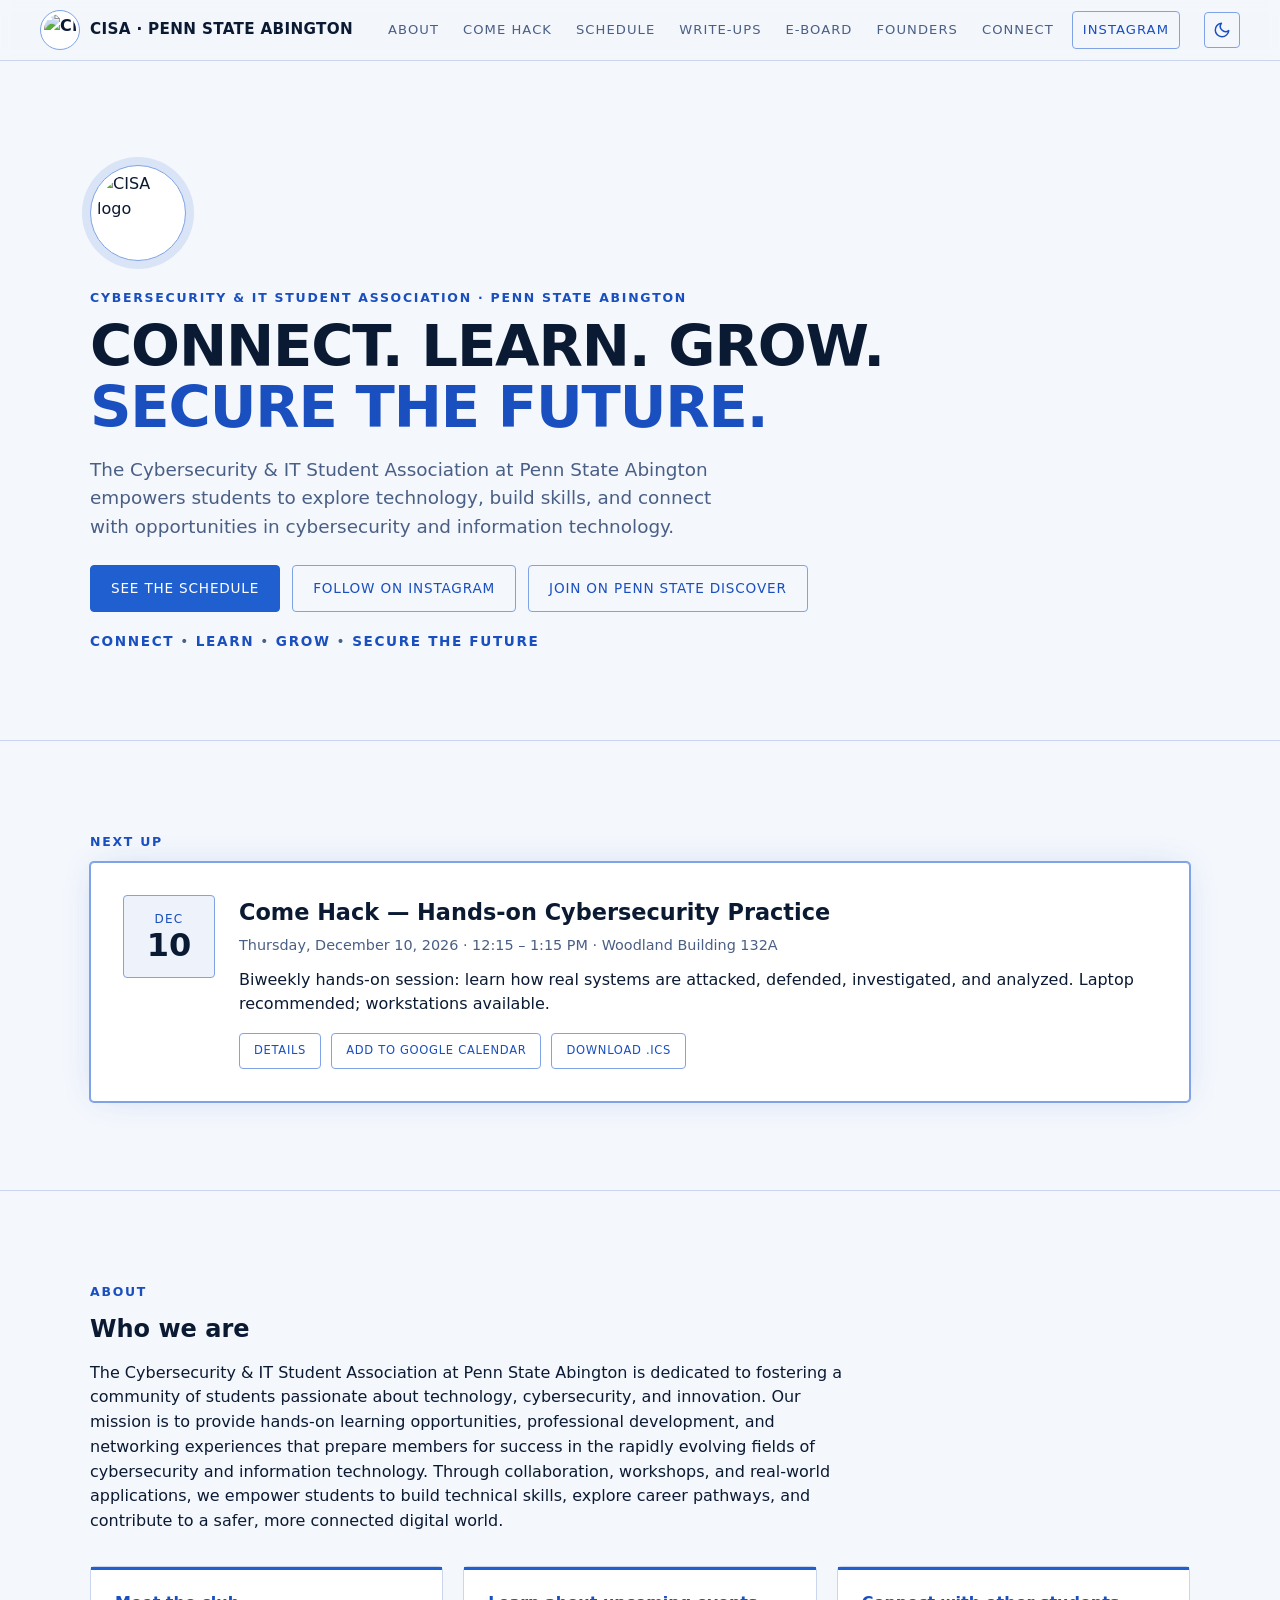
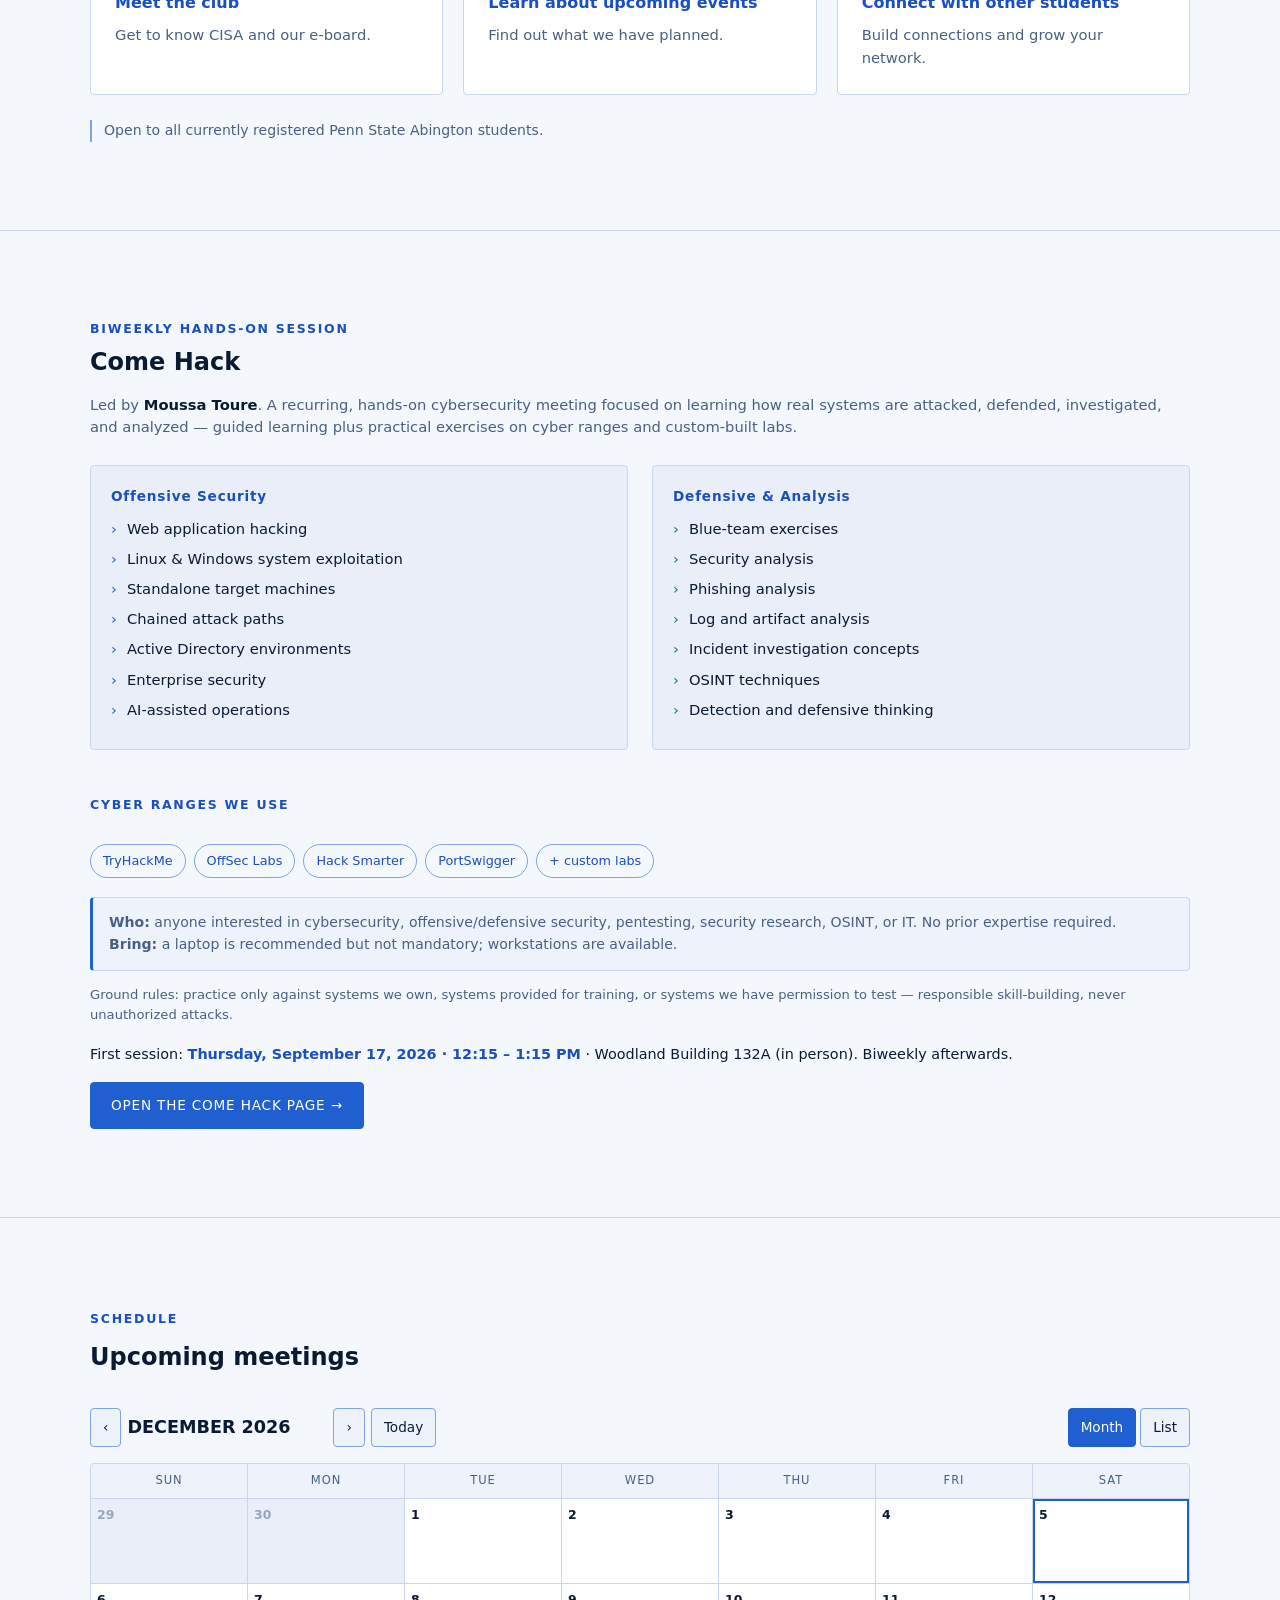
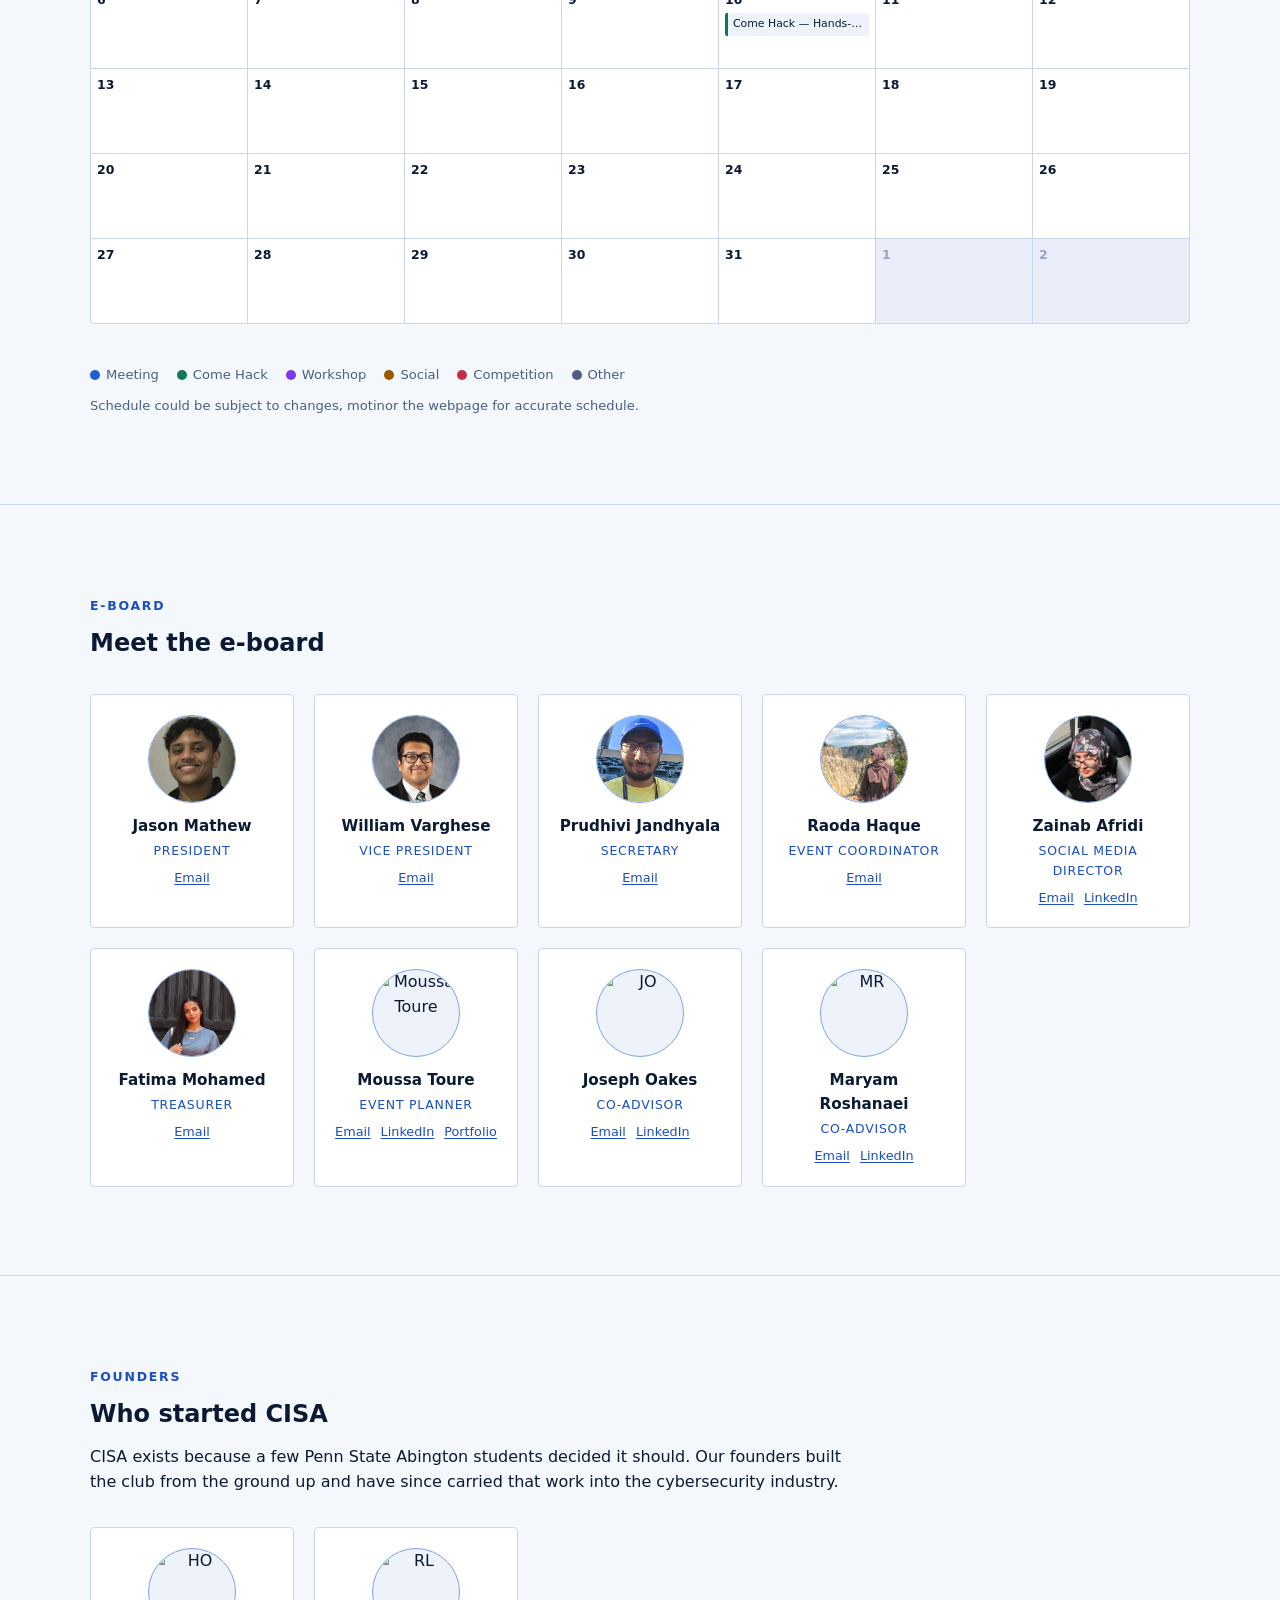
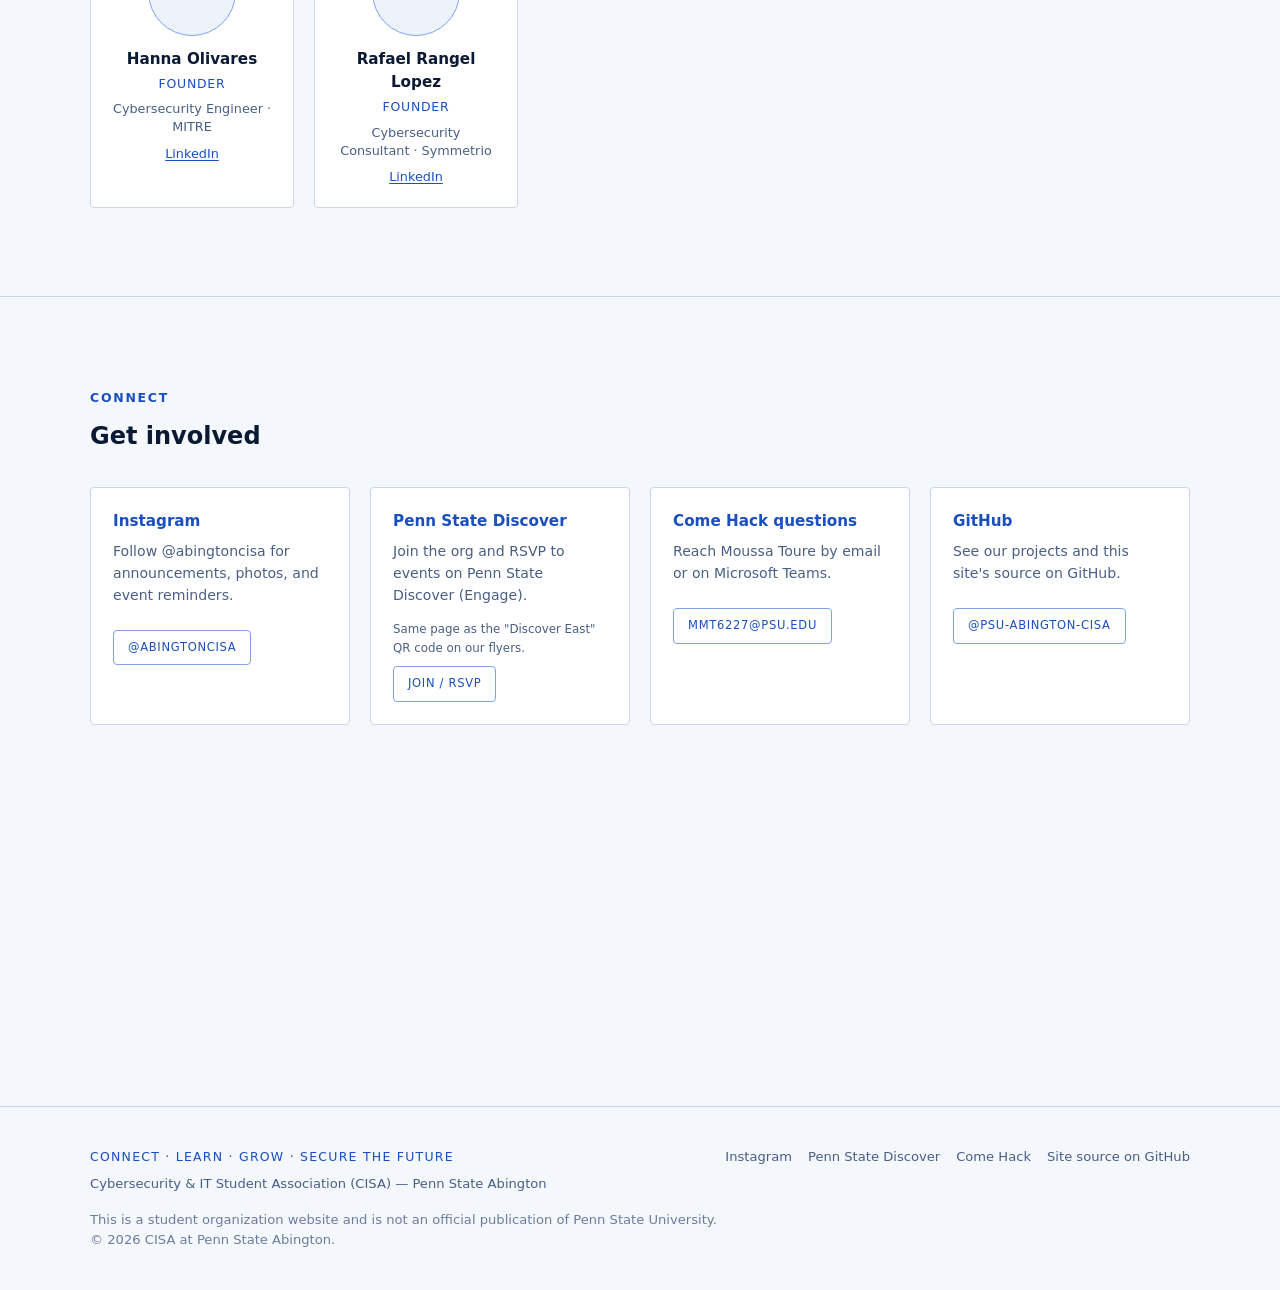
==== commit 896f912f: "Link to the write-ups site from the nav Co-Authored-By: Claude Fable 5.1 <noreply@anthropic.com>" ====
--- a/index.html
+++ b/index.html
@@ -1,100 +1,301 @@
-<!DOCTYPE html>
+<!doctype html>
 <html lang="en">
 <head>
 <meta charset="utf-8">
 <meta name="viewport" content="width=device-width, initial-scale=1">
-<title>CISA Write-ups</title>
-<meta name="description" content="CTF write-ups, lab notes, and guides from the Cybersecurity &amp; IT Student Association at Penn State Abington.">
+<title>CISA — Cybersecurity &amp; IT Student Association | Penn State Abington</title>
+<meta name="description" content="Cybersecurity &amp; IT Student Association (CISA) at Penn State Abington — meetings, Come Hack hands-on sessions, e-board, and how to get involved.">
 <meta name="theme-color" content="#050b18">
-<link rel="canonical" href="https://psu-abington-cisa.github.io/writing/">
-<!-- Static Open Graph card: social crawlers do not run JS, so every write-up
-     link previews with this site-level card. -->
+<link rel="icon" href="assets/img/cisa-logo.jpg">
+<link rel="apple-touch-icon" href="assets/img/cisa-logo.jpg">
+
 <meta property="og:type" content="website">
-<meta property="og:site_name" content="CISA Write-ups">
-<meta property="og:title" content="CISA Write-ups — Penn State Abington">
-<meta property="og:description" content="CTF write-ups, lab notes, and guides from the Cybersecurity &amp; IT Student Association at Penn State Abington.">
-<meta property="og:url" content="https://psu-abington-cisa.github.io/writing/">
-<meta property="og:image" content="https://psu-abington-cisa.github.io/writing/img/cisa-logo.jpg">
+<meta property="og:title" content="CISA — Cybersecurity &amp; IT Student Association | Penn State Abington">
+<meta property="og:description" content="Connect. Learn. Grow. Secure the Future. The Cybersecurity &amp; IT Student Association at Penn State Abington.">
+<meta property="og:image" content="https://psu-abington-cisa.github.io/assets/img/cisa-logo.jpg">
+<meta property="og:url" content="https://psu-abington-cisa.github.io/">
 <meta name="twitter:card" content="summary">
-<meta name="twitter:title" content="CISA Write-ups — Penn State Abington">
-<meta name="twitter:description" content="CTF write-ups, lab notes, and guides from the Cybersecurity &amp; IT Student Association at Penn State Abington.">
-<meta name="twitter:image" content="https://psu-abington-cisa.github.io/writing/img/cisa-logo.jpg">
-<link rel="alternate" type="application/atom+xml" title="CISA Write-ups" href="feed.xml">
-<link rel="icon" href="img/cisa-logo.jpg" type="image/jpeg">
-<link rel="apple-touch-icon" href="img/cisa-logo.jpg">
-<link rel="stylesheet" href="styles.css?v=2026091501">
-<script src="theme.js?v=2026091501"></script>
-<!-- Vendored, pinned copies (see vendor/): no third-party requests. Deferred
-     scripts run in document order. MathJax is not listed here on purpose:
-     app.js loads it on demand the first time a write-up contains math. -->
-<script defer src="vendor/marked.min.js"></script>
-<script defer src="vendor/purify.min.js"></script>
-<script defer src="app.js?v=2026091501"></script>
+
+<script>
+(function () {
+  try {
+    var t = localStorage.getItem('cisa-theme');
+    if (t === 'light' || t === 'dark') {
+      document.documentElement.setAttribute('data-theme', t);
+    }
+  } catch (e) { /* localStorage unavailable; fall back to OS preference via CSS */ }
+})();
+</script>
+<link rel="stylesheet" href="assets/css/style.css">
 </head>
 <body>
-
-<div id="sitename"><a href="./">CISA</a></div>
-<div id="siteslogan">write-ups &middot; Penn State Abington</div>
-
-<div id="topmenu">
-  <button id="navToggle" class="nav-toggle" type="button" aria-label="Menu" aria-expanded="false" aria-controls="siteNav">&#9776;</button>
-  <div id="siteNav">
-    <ul>
-      <li><a class="active" href="./">Write-ups</a></li>
-      <li><a href="https://cisa.cybernet.rocks/">Main site</a></li>
-      <li><a href="https://github.com/psu-abington-cisa/writing">Source</a></li>
-    </ul>
+<a class="skip-link" href="#main">Skip to main content</a>
+
+<header class="site-header">
+  <nav class="nav" aria-label="Primary">
+    <a class="brand" href="#top">
+      <img src="assets/img/cisa-logo.jpg" alt="CISA logo" width="40" height="40">
+      <span class="brand-text">CISA · Penn State Abington</span>
+    </a>
+    <div class="nav-links">
+      <a href="#about">About</a>
+      <a href="#come-hack">Come Hack</a>
+      <a href="#schedule">Schedule</a>
+      <a href="https://cisa.cybernet.rocks/writing/">Write-ups</a>
+      <a href="#board">E-Board</a>
+      <a href="#founders">Founders</a>
+      <a href="#connect">Connect</a>
+      <a class="nav-ig" href="https://www.instagram.com/abingtoncisa" target="_blank" rel="noopener">Instagram</a>
+    </div>
+    <button type="button" id="theme-toggle" class="theme-toggle" aria-label="Switch to light theme">
+      <svg class="icon-sun" aria-hidden="true" viewBox="0 0 24 24" fill="none" stroke="currentColor" stroke-width="2" stroke-linecap="round" stroke-linejoin="round"><circle cx="12" cy="12" r="4"></circle><path d="M12 2v2M12 20v2M4.93 4.93l1.41 1.41M17.66 17.66l1.41 1.41M2 12h2M20 12h2M4.93 19.07l1.41-1.41M17.66 6.34l1.41-1.41"></path></svg>
+      <svg class="icon-moon" aria-hidden="true" viewBox="0 0 24 24" fill="none" stroke="currentColor" stroke-width="2" stroke-linecap="round" stroke-linejoin="round"><path d="M21 12.79A9 9 0 1 1 11.21 3a7 7 0 0 0 9.79 9.79z"></path></svg>
+    </button>
+  </nav>
+</header>
+
+<main id="main">
+
+  <section id="top" class="hero">
+    <div class="container">
+      <img class="hero-logo" src="assets/img/cisa-logo.jpg" alt="CISA logo" width="96" height="96">
+      <p class="eyebrow">Cybersecurity &amp; IT Student Association · Penn State Abington</p>
+      <h1>Connect. Learn. Grow.<br><span class="line-blue">Secure the Future.</span></h1>
+      <p class="lede">The Cybersecurity &amp; IT Student Association at Penn State Abington empowers students to explore technology, build skills, and connect with opportunities in cybersecurity and information technology.</p>
+      <div class="cta-row">
+        <a class="btn btn-primary" href="#schedule">See the schedule</a>
+        <a class="btn btn-ghost" href="https://www.instagram.com/abingtoncisa" target="_blank" rel="noopener">Follow on Instagram</a>
+        <a class="btn btn-ghost" href="https://psuharrisburg.campuslabs.com/engage/organization/ab-cybersecurity" target="_blank" rel="noopener">Join on Penn State Discover</a>
+      </div>
+      <p class="tagline"><b>Connect</b> &bull; <b>Learn</b> &bull; <b>Grow</b> &bull; <b>Secure the Future</b></p>
+    </div>
+  </section>
+
+  <section id="next" aria-labelledby="next-heading">
+    <div class="container">
+      <p class="eyebrow">Next Up</p>
+      <h2 id="next-heading" class="visually-hidden">Next event</h2>
+      <div class="panel panel-glow next-card" id="next-card">
+        <!-- Static fallback (JS replaces this once data loads) -->
+        <div class="next-datebox"><span class="mon">SEP</span><span class="day">10</span></div>
+        <div class="next-body">
+          <h3>First General Meeting</h3>
+          <div class="next-meta">
+            <span>Thursday, September 10, 2026</span>
+            <span>12:15 – 1:15 PM</span>
+            <span>Woodland Building 220</span>
+          </div>
+          <p>Kick off the semester with CISA! Meet the club and e-board, hear what's planned, and connect with other students.</p>
+          <div class="next-links">
+            <a class="btn btn-ghost btn-sm" href="https://psuharrisburg.campuslabs.com/engage/organization/ab-cybersecurity" target="_blank" rel="noopener">Details</a>
+          </div>
+        </div>
+      </div>
+    </div>
+  </section>
+
+  <section id="about" aria-labelledby="about-heading">
+    <div class="container">
+      <div class="section-head">
+        <p class="eyebrow">About</p>
+        <h2 id="about-heading">Who we are</h2>
+        <p>The Cybersecurity &amp; IT Student Association at Penn State Abington is dedicated to fostering a community of students passionate about technology, cybersecurity, and innovation. Our mission is to provide hands-on learning opportunities, professional development, and networking experiences that prepare members for success in the rapidly evolving fields of cybersecurity and information technology. Through collaboration, workshops, and real-world applications, we empower students to build technical skills, explore career pathways, and contribute to a safer, more connected digital world.</p>
+      </div>
+      <div class="tiles">
+        <div class="tile">
+          <h3>Meet the club</h3>
+          <p>Get to know CISA and our e-board.</p>
+        </div>
+        <div class="tile">
+          <h3>Learn about upcoming events</h3>
+          <p>Find out what we have planned.</p>
+        </div>
+        <div class="tile">
+          <h3>Connect with other students</h3>
+          <p>Build connections and grow your network.</p>
+        </div>
+      </div>
+      <p class="note">Open to all currently registered Penn State Abington students.</p>
+    </div>
+  </section>
+
+  <section id="come-hack" aria-labelledby="come-hack-heading">
+    <div class="container">
+      <div class="ch-header">
+        <p class="eyebrow">Biweekly hands-on session</p>
+      </div>
+      <h2 id="come-hack-heading">Come Hack</h2>
+      <p class="ch-lead">Led by <b>Moussa Toure</b>. A recurring, hands-on cybersecurity meeting focused on learning how real systems are attacked, defended, investigated, and analyzed — guided learning plus practical exercises on cyber ranges and custom-built labs.</p>
+
+      <div class="ch-cols">
+        <div class="ch-col offensive">
+          <h4>Offensive Security</h4>
+          <ul>
+            <li>Web application hacking</li>
+            <li>Linux &amp; Windows system exploitation</li>
+            <li>Standalone target machines</li>
+            <li>Chained attack paths</li>
+            <li>Active Directory environments</li>
+            <li>Enterprise security</li>
+            <li>AI-assisted operations</li>
+          </ul>
+        </div>
+        <div class="ch-col defensive">
+          <h4>Defensive &amp; Analysis</h4>
+          <ul>
+            <li>Blue-team exercises</li>
+            <li>Security analysis</li>
+            <li>Phishing analysis</li>
+            <li>Log and artifact analysis</li>
+            <li>Incident investigation concepts</li>
+            <li>OSINT techniques</li>
+            <li>Detection and defensive thinking</li>
+          </ul>
+        </div>
+      </div>
+
+      <p class="eyebrow" style="margin-top:1.6em">Cyber ranges we use</p>
+      <div class="range-tags">
+        <a class="range-tag" href="https://tryhackme.com/login" target="_blank" rel="noopener">TryHackMe</a>
+        <a class="range-tag" href="https://portal.offsec.com/sign-up/community" target="_blank" rel="noopener">OffSec Labs</a>
+        <a class="range-tag" href="https://www.hacksmarter.org/catalog" target="_blank" rel="noopener">Hack Smarter</a>
+        <a class="range-tag" href="https://portswigger.net/web-security/all-labs" target="_blank" rel="noopener">PortSwigger</a>
+        <span class="range-tag" style="cursor:default">+ custom labs</span>
+      </div>
+
+      <div class="ch-notice">
+        <b>Who:</b> anyone interested in cybersecurity, offensive/defensive security, pentesting, security research, OSINT, or IT. No prior expertise required.<br>
+        <b>Bring:</b> a laptop is recommended but not mandatory; workstations are available.
+      </div>
+      <p class="ch-rules">Ground rules: practice only against systems we own, systems provided for training, or systems we have permission to test — responsible skill-building, never unauthorized attacks.</p>
+      <p class="ch-session">First session: <b>Thursday, September 17, 2026 · 12:15 – 1:15 PM</b> · Woodland Building 132A (in person). Biweekly afterwards.</p>
+
+      <a class="btn btn-primary" href="https://psu-abington-cisa.github.io/come-hack/" target="_blank" rel="noopener">Open the Come Hack page →</a>
+    </div>
+  </section>
+
+  <section id="schedule" aria-labelledby="schedule-heading">
+    <div class="container">
+      <div class="section-head">
+        <p class="eyebrow">Schedule</p>
+        <h2 id="schedule-heading">Upcoming meetings</h2>
+      </div>
+
+      <div class="cal-toolbar">
+        <div class="cal-nav" id="cal-nav">
+          <button type="button" id="cal-prev" aria-label="Previous month">‹</button>
+          <span class="cal-heading" id="cal-heading">September 2026</span>
+          <button type="button" id="cal-next" aria-label="Next month">›</button>
+          <button type="button" id="cal-today" class="btn-sm">Today</button>
+        </div>
+        <div class="view-toggle" id="view-toggle" role="group" aria-label="Calendar view">
+          <button type="button" data-view="month" aria-pressed="true">Month</button>
+          <button type="button" data-view="list" aria-pressed="false">List</button>
+        </div>
+      </div>
+
+      <div class="cal-wrap" id="cal-wrap">
+        <div id="cal-body" class="scroll-x">
+          <p class="empty-msg">Loading schedule…</p>
+        </div>
+        <div id="detail-panel-slot"></div>
+      </div>
+
+      <div class="legend">
+        <span class="legend-item"><span class="legend-dot" style="background:var(--type-meeting)"></span>Meeting</span>
+        <span class="legend-item"><span class="legend-dot" style="background:var(--type-comehack)"></span>Come Hack</span>
+        <span class="legend-item"><span class="legend-dot" style="background:var(--type-workshop)"></span>Workshop</span>
+        <span class="legend-item"><span class="legend-dot" style="background:var(--type-social)"></span>Social</span>
+        <span class="legend-item"><span class="legend-dot" style="background:var(--type-competition)"></span>Competition</span>
+        <span class="legend-item"><span class="legend-dot" style="background:var(--type-other)"></span>Other</span>
+      </div>
+      <p class="schedule-note">Schedule could be subject to changes, motinor the webpage for accurate schedule. <!-- maintained in <code>data/events.json</code> on GitHub — <a href="https://github.com/psu-abington-cisa/psu-abington-cisa.github.io/blob/main/data/events.json" target="_blank" rel="noopener">view/edit the file</a>.--></p> 
+    </div>
+  </section>
+
+  <section id="board" aria-labelledby="board-heading">
+    <div class="container">
+      <div class="section-head">
+        <p class="eyebrow">E-Board</p>
+        <h2 id="board-heading">Meet the e-board</h2>
+      </div>
+      <div class="board-grid" id="board-grid">
+        <p class="empty-msg">Loading e-board…</p>
+      </div>
+    </div>
+  </section>
+
+  <section id="founders" aria-labelledby="founders-heading">
+    <div class="container">
+      <div class="section-head">
+        <p class="eyebrow">Founders</p>
+        <h2 id="founders-heading">Who started CISA</h2>
+        <p>CISA exists because a few Penn State Abington students decided it should. Our founders built the club from the ground up and have since carried that work into the cybersecurity industry.</p>
+      </div>
+      <div class="board-grid" id="founders-grid">
+        <p class="empty-msg">Loading founders…</p>
+      </div>
+    </div>
+  </section>
+
+  <section id="connect" aria-labelledby="connect-heading">
+    <div class="container">
+      <div class="section-head">
+        <p class="eyebrow">Connect</p>
+        <h2 id="connect-heading">Get involved</h2>
+      </div>
+      <div class="connect-grid">
+        <div class="connect-card">
+          <h3>Instagram</h3>
+          <p>Follow @abingtoncisa for announcements, photos, and event reminders.</p>
+          <a class="btn btn-ghost btn-sm" href="https://www.instagram.com/abingtoncisa" target="_blank" rel="noopener">@abingtoncisa</a>
+        </div>
+        <div class="connect-card">
+          <h3>Penn State Discover</h3>
+          <p>Join the org and RSVP to events on Penn State Discover (Engage).</p>
+          <span class="caption">Same page as the "Discover East" QR code on our flyers.</span>
+          <a class="btn btn-ghost btn-sm" href="https://psuharrisburg.campuslabs.com/engage/organization/ab-cybersecurity" target="_blank" rel="noopener">Join / RSVP</a>
+        </div>
+        <div class="connect-card">
+          <h3>Come Hack questions</h3>
+          <p>Reach Moussa Toure by email or on Microsoft Teams.</p>
+          <a class="btn btn-ghost btn-sm" href="mailto:mmt6227@psu.edu">mmt6227@psu.edu</a>
+        </div>
+        <div class="connect-card">
+          <h3>GitHub</h3>
+          <p>See our projects and this site's source on GitHub.</p>
+          <a class="btn btn-ghost btn-sm" href="https://github.com/psu-abington-cisa" target="_blank" rel="noopener">@psu-abington-cisa</a>
+        </div>
+      </div>
+
+      <br>
+      <iframe width="1100" height="260px" src="https://forms.cloud.microsoft/Pages/ResponsePage.aspx?id=RY30fNs9iUOpwcEVUm61LgzhWW1ZzRRPplxZP9-_dMRUNFpZOVJaMk9BUERJSVA3TEFJM1Q0QTBPWS4u&amp;embed=true"
+        frameborder="0" marginwidth="0" marginheight="0" style="border: none; max-width:100%; max-height:100vh" allowfullscreen="" webkitallowfullscreen="" mozallowfullscreen="" msallowfullscreen=""> 
+      </iframe>
+      
+    </div>
+  </section>
+
+</main>
+
+<footer class="site-footer">
+  <div class="container">
+    <div class="footer-top">
+      <div>
+        <div class="footer-tagline">Connect · Learn · Grow · Secure the Future</div>
+        <div>Cybersecurity &amp; IT Student Association (CISA) — Penn State Abington</div>
+      </div>
+      <div class="footer-links">
+        <a href="https://www.instagram.com/abingtoncisa" target="_blank" rel="noopener">Instagram</a>
+        <a href="https://psuharrisburg.campuslabs.com/engage/organization/ab-cybersecurity" target="_blank" rel="noopener">Penn State Discover</a>
+        <a href="https://psu-abington-cisa.github.io/come-hack/" target="_blank" rel="noopener">Come Hack</a>
+        <a href="https://github.com/psu-abington-cisa/psu-abington-cisa.github.io" target="_blank" rel="noopener">Site source on GitHub</a>
+      </div>
+    </div>
+    <p class="footer-disclaimer">This is a student organization website and is not an official publication of Penn State University. &copy; <span id="footer-year">2026</span> CISA at Penn State Abington.</p>
   </div>
-</div>
-
-<div id="sidemenu">
-  <ul id="page-index">
-    <li><span class="sh">On this page</span></li>
-    <li><a href="#writeups">Write-ups</a></li>
-  </ul>
-  <ul id="tag-filter"></ul>
-  <ul>
-    <li><span class="sh">Elsewhere</span></li>
-    <li><a href="https://cisa.cybernet.rocks/">Main site</a></li>
-    <li><a href="https://cisa.cybernet.rocks/#schedule">Schedule</a></li>
-    <li><a href="https://github.com/psu-abington-cisa">GitHub</a></li>
-    <li><a href="https://www.instagram.com/abingtoncisa">Instagram</a></li>
-    <li><a href="https://psuharrisburg.campuslabs.com/engage/organization/ab-cybersecurity">Engage</a></li>
-    <li><a href="feed.xml">Feed</a></li>
-  </ul>
-</div>
-
-<main>
-
-  <section id="index-view">
-    <div class="page-head">
-      <h1>What we broke, and how.</h1>
-      <p class="lede">CTF write-ups, lab notes, and guides from the Cybersecurity &amp; IT Student Association at Penn State Abington.</p>
-    </div>
-
-    <div class="sw-head">
-      <h2 id="writeups">Write-ups</h2>
-      <span id="post-count" class="tag"></span>
-    </div>
-    <input id="search" type="search" placeholder="Search write-ups&hellip;" aria-label="Search write-ups" autocomplete="off" spellcheck="false">
-    <div id="post-list" aria-live="polite"></div>
-  </section>
-
-  <article id="post-view" hidden>
-    <div id="post-content"></div>
-    <div class="action-row" id="post-actions"><a class="all-posts" href="#writeups">&larr; All write-ups</a></div>
-  </article>
-
-</main>
-
-<div class="site-footer">
-  CISA &middot; Penn State Abington &middot;
-  <a href="https://cisa.cybernet.rocks/">main site</a> &middot;
-  <a href="https://github.com/psu-abington-cisa">github</a> &middot;
-  <a href="https://www.instagram.com/abingtoncisa">instagram</a> &middot;
-  <a href="feed.xml">feed</a> &middot;
-  &copy; 2026
-</div>
-
+</footer>
+
+<script src="assets/js/main.js"></script>
 </body>
 </html>
--- a/assets/css/style.css
+++ b/assets/css/style.css
@@ -0,0 +1,847 @@
+/* =========================================================================
+   CISA @ Penn State Abington — stylesheet
+   "Classic cyber blue" flyer aesthetic. Vanilla CSS, no build step.
+   ========================================================================= */
+
+@font-face {
+  font-family: "Roboto";
+  src: url("../fonts/roboto-latin.woff2") format("woff2");
+  font-weight: 100 900;
+  font-style: normal;
+  font-display: swap;
+  unicode-range: U+0000-00FF, U+0131, U+0152-0153, U+02BB-02BC, U+02C6, U+02DA,
+    U+02DC, U+2000-206F, U+2074, U+20AC, U+2122, U+2191, U+2193, U+2212, U+2215,
+    U+FEFF, U+FFFD;
+}
+
+:root {
+  /* -------- dark palette (default) -------- */
+  --bg: #050b18;
+  --bg-2: #081226;
+  --panel: #0b1a33;
+  --panel-2: #0e2244;
+  --border: #17376b;
+  --border-strong: #2a5cb8;
+  --text: #e8f0ff;
+  --muted: #93a8cf;
+  --heading: #ffffff;
+  --accent: #2f7dff;
+  --accent-2: #5ea2ff;
+  --accent-glow: rgba(47, 125, 255, .35);
+  --accent-ring: rgba(47, 125, 255, .08);
+  --btn-text: #04101f;
+  --nav-bg: rgba(5, 11, 24, .92);
+  --hero-shade-top: rgba(5, 11, 24, .70);
+  --hero-shade-mid: rgba(5, 11, 24, .86);
+  --white: #ffffff;
+
+  --type-meeting: #4a8dff;
+  --type-comehack: #22e3a5;
+  --type-workshop: #c084fc;
+  --type-social: #ffb547;
+  --type-competition: #ff5f7a;
+  --type-other: #93a8cf;
+
+  --font: "Roboto", system-ui, -apple-system, "Segoe UI", Helvetica, Arial,
+    sans-serif;
+  --font-mono: ui-monospace, SFMono-Regular, Menlo, Consolas,
+    "Liberation Mono", monospace;
+
+  --radius: 4px;
+  --container: 1180px;
+  color-scheme: dark;
+}
+
+/* -------- light palette: OS preference, no explicit choice stored -------- */
+@media (prefers-color-scheme: light) {
+  :root:not([data-theme="dark"]) {
+    --bg: #f4f7fc;
+    --bg-2: #e9eef8;
+    --panel: #ffffff;
+    --panel-2: #eef3fb;
+    --border: #c9d6ee;
+    --border-strong: #7fa3e6;
+    --text: #0b1a33;
+    --muted: #4a5f85;
+    --heading: #0b1a33;
+    --accent: #1f5fd0;
+    --accent-2: #1a4fbf;
+    --accent-glow: rgba(31, 95, 208, .22);
+    --accent-ring: rgba(31, 95, 208, .12);
+    --btn-text: #ffffff;
+    --nav-bg: rgba(244, 247, 252, .92);
+    --hero-shade-top: rgba(244, 247, 252, .82);
+    --hero-shade-mid: rgba(244, 247, 252, .92);
+
+    --type-meeting: #1f5fd0;
+    --type-comehack: #0f7a4f;
+    --type-workshop: #7c3aed;
+    --type-social: #9a5b00;
+    --type-competition: #c22d4a;
+    --type-other: #4a5f85;
+
+    color-scheme: light;
+  }
+}
+
+/* -------- light palette: explicit choice made via the theme toggle -------- */
+:root[data-theme="light"] {
+  --bg: #f4f7fc;
+  --bg-2: #e9eef8;
+  --panel: #ffffff;
+  --panel-2: #eef3fb;
+  --border: #c9d6ee;
+  --border-strong: #7fa3e6;
+  --text: #0b1a33;
+  --muted: #4a5f85;
+  --heading: #0b1a33;
+  --accent: #1f5fd0;
+  --accent-2: #1a4fbf;
+  --accent-glow: rgba(31, 95, 208, .22);
+  --accent-ring: rgba(31, 95, 208, .12);
+  --btn-text: #ffffff;
+  --nav-bg: rgba(244, 247, 252, .92);
+  --hero-shade-top: rgba(244, 247, 252, .82);
+  --hero-shade-mid: rgba(244, 247, 252, .92);
+
+  --type-meeting: #1f5fd0;
+  --type-comehack: #0f7a4f;
+  --type-workshop: #7c3aed;
+  --type-social: #9a5b00;
+  --type-competition: #c22d4a;
+  --type-other: #4a5f85;
+
+  color-scheme: light;
+}
+
+/* ---------- reset-ish ---------- */
+*, *::before, *::after { box-sizing: border-box; }
+html { scroll-behavior: smooth; }
+@media (prefers-reduced-motion: reduce) {
+  html { scroll-behavior: auto; }
+  * { animation-duration: .001ms !important; animation-iteration-count: 1 !important; transition-duration: .001ms !important; scroll-behavior: auto !important; }
+}
+
+body {
+  margin: 0;
+  background: var(--bg);
+  color: var(--text);
+  font-family: var(--font);
+  font-weight: 400;
+  line-height: 1.55;
+  font-size: 16px;
+  -webkit-font-smoothing: antialiased;
+  overflow-x: hidden;
+}
+
+img { max-width: 100%; display: block; }
+[hidden] { display: none !important; }
+button, input, select, textarea { font: inherit; }
+code, .code { font-family: var(--font-mono); }
+a { color: var(--accent-2); }
+a:not([class]) { text-decoration-thickness: 1px; text-underline-offset: 2px; }
+
+h1, h2, h3, h4 {
+  font-family: var(--font);
+  font-weight: 700;
+  color: var(--heading);
+  margin: 0 0 .5em;
+}
+
+p { margin: 0 0 1em; color: var(--text); }
+p:last-child { margin-bottom: 0; }
+
+ul { margin: 0; padding: 0; list-style: none; }
+
+.container {
+  max-width: var(--container);
+  margin: 0 auto;
+  padding: 0 clamp(16px, 4vw, 40px);
+}
+
+/* ---------- background: flat, monotone ---------- */
+html, body { background: var(--bg); }
+
+/* ---------- skip link ---------- */
+.skip-link {
+  position: absolute;
+  left: 8px;
+  top: -60px;
+  background: var(--accent);
+  color: var(--btn-text);
+  padding: 10px 16px;
+  border-radius: var(--radius);
+  z-index: 1000;
+  font-weight: 700;
+  text-transform: uppercase;
+  letter-spacing: .06em;
+  transition: top .15s ease;
+}
+.skip-link:focus {
+  top: 8px;
+}
+
+/* ---------- focus ---------- */
+:focus-visible {
+  outline: 2px solid var(--accent-2);
+  outline-offset: 2px;
+}
+
+/* ---------- nav ---------- */
+.site-header {
+  position: sticky;
+  top: 0;
+  z-index: 100;
+  background: var(--nav-bg);
+  backdrop-filter: saturate(140%) blur(6px);
+  border-bottom: 1px solid var(--border);
+}
+.nav {
+  display: flex;
+  align-items: center;
+  flex-wrap: wrap;
+  gap: 12px 20px;
+  padding: 10px clamp(16px, 4vw, 40px);
+}
+.brand {
+  display: flex;
+  align-items: center;
+  gap: 10px;
+  margin-right: auto;
+  text-decoration: none;
+  color: var(--heading);
+  font-weight: 700;
+  letter-spacing: .02em;
+  white-space: nowrap;
+}
+.brand img {
+  width: 40px;
+  height: 40px;
+  border-radius: 50%;
+  background: var(--white);
+  padding: 3px;
+  border: 1px solid var(--border-strong);
+}
+.brand-text { font-size: .95rem; text-transform: uppercase; }
+.nav-links {
+  display: flex;
+  flex-wrap: wrap;
+  gap: 4px 4px;
+  align-items: center;
+}
+.nav-links a {
+  color: var(--muted);
+  text-decoration: none;
+  font-size: .82rem;
+  font-weight: 500;
+  text-transform: uppercase;
+  letter-spacing: .08em;
+  padding: 8px 10px;
+  border-radius: var(--radius);
+}
+.nav-links a:hover, .nav-links a:focus-visible {
+  color: var(--heading);
+  background: var(--panel-2);
+}
+.nav-ig {
+  border: 1px solid var(--border-strong) !important;
+  color: var(--accent-2) !important;
+  margin-left: 4px;
+}
+.theme-toggle {
+  display: inline-flex;
+  align-items: center;
+  justify-content: center;
+  width: 36px;
+  height: 36px;
+  padding: 0;
+  margin-left: 4px;
+  background: transparent;
+  border: 1px solid var(--border-strong);
+  border-radius: var(--radius);
+  color: var(--accent-2);
+  cursor: pointer;
+  transition: background .12s ease;
+}
+.theme-toggle:hover, .theme-toggle:focus-visible {
+  background: var(--panel-2);
+}
+.theme-toggle svg { width: 18px; height: 18px; display: block; }
+.theme-toggle .icon-moon { display: none; }
+:root[data-theme="light"] .theme-toggle .icon-sun { display: none; }
+:root[data-theme="light"] .theme-toggle .icon-moon { display: block; }
+@media (prefers-color-scheme: light) {
+  :root:not([data-theme="dark"]) .theme-toggle .icon-sun { display: none; }
+  :root:not([data-theme="dark"]) .theme-toggle .icon-moon { display: block; }
+}
+
+/* ---------- buttons ---------- */
+.btn {
+  display: inline-flex;
+  align-items: center;
+  gap: 8px;
+  font-family: var(--font);
+  font-weight: 500;
+  text-transform: uppercase;
+  letter-spacing: .06em;
+  font-size: .85rem;
+  padding: 12px 20px;
+  border-radius: var(--radius);
+  border: 1px solid transparent;
+  cursor: pointer;
+  text-decoration: none;
+  transition: transform .12s ease, box-shadow .12s ease, background .12s ease;
+}
+.btn:hover { transform: translateY(-1px); }
+.btn-primary {
+  background: var(--accent);
+  color: var(--btn-text);
+  border-color: var(--accent);
+}
+.btn-primary:hover, .btn-primary:focus-visible {
+  background: var(--accent-2);
+  box-shadow: 0 0 0 4px var(--accent-glow);
+}
+.btn-ghost {
+  background: transparent;
+  color: var(--accent-2);
+  border: 1px solid var(--border-strong);
+}
+.btn-ghost:hover, .btn-ghost:focus-visible {
+  background: var(--panel-2);
+  box-shadow: 0 0 0 4px var(--accent-glow);
+}
+.btn-sm { padding: 8px 14px; font-size: .72rem; }
+.cta-row { display: flex; flex-wrap: wrap; gap: 12px; margin-top: 1.5em; }
+
+/* ---------- eyebrow / section heads ---------- */
+.eyebrow {
+  display: inline-block;
+  font-size: .78rem;
+  font-weight: 700;
+  text-transform: uppercase;
+  letter-spacing: .14em;
+  color: var(--accent-2);
+  margin-bottom: .8em;
+}
+.section-head { max-width: 760px; margin-bottom: 2rem; }
+section { padding: clamp(48px, 8vw, 88px) 0; border-top: 1px solid var(--border); }
+section:first-of-type { border-top: none; }
+
+/* ---------- hero ---------- */
+.hero {
+  padding-top: clamp(56px, 10vw, 104px);
+  /* Photo background, shaded so the text stays legible in both themes.
+     Drop the picture in at assets/img/hero-bg.jpg (landscape JPG, >=1600px wide).
+     The gradient fades into the flat page background at the bottom edge. */
+  background-color: var(--bg);
+  background-image:
+    linear-gradient(to bottom, var(--hero-shade-top) 0%, var(--hero-shade-mid) 55%, var(--bg) 100%),
+    url("../img/hero-bg.jpg");
+  background-size: cover;
+  background-position: center;
+  background-repeat: no-repeat;
+}
+.hero-logo {
+  width: 96px;
+  height: 96px;
+  border-radius: 50%;
+  background: var(--white);
+  padding: 6px;
+  border: 1px solid var(--border-strong);
+  box-shadow: 0 0 0 8px var(--accent-ring);
+  margin-bottom: 1.5em;
+}
+.hero h1 {
+  font-size: clamp(2rem, 5.5vw, 3.6rem);
+  line-height: 1.05;
+  letter-spacing: -.02em;
+  font-weight: 900;
+  text-transform: uppercase;
+  margin-bottom: .3em;
+}
+.hero h1 .line-blue { color: var(--accent-2); }
+.hero .lede {
+  max-width: 640px;
+  color: var(--muted);
+  font-size: clamp(1rem, 1.6vw, 1.15rem);
+}
+.tagline {
+  color: var(--muted);
+  font-size: .85rem;
+  letter-spacing: .12em;
+  text-transform: uppercase;
+  margin-top: 1.4em;
+}
+.tagline b { color: var(--accent-2); }
+
+/* ---------- panels ---------- */
+.panel {
+  background: var(--panel);
+  border: 1px solid var(--border);
+  border-radius: var(--radius);
+  padding: clamp(20px, 3vw, 32px);
+}
+.panel-glow {
+  border-color: var(--border-strong);
+  box-shadow: 0 0 0 1px var(--border-strong), 0 0 32px -8px var(--accent-glow);
+}
+
+/* ---------- Next Up ---------- */
+.next-card {
+  display: grid;
+  grid-template-columns: auto 1fr;
+  gap: 24px;
+  align-items: start;
+}
+.next-datebox {
+  background: var(--panel-2);
+  border: 1px solid var(--border-strong);
+  border-radius: var(--radius);
+  text-align: center;
+  padding: 14px 18px;
+  min-width: 92px;
+}
+.next-datebox .mon {
+  display: block;
+  font-size: .75rem;
+  color: var(--accent-2);
+  text-transform: uppercase;
+  letter-spacing: .1em;
+}
+.next-datebox .day {
+  display: block;
+  font-size: 2rem;
+  font-weight: 700;
+  color: var(--heading);
+  line-height: 1.1;
+}
+.next-body h3 { font-size: 1.4rem; margin-bottom: .2em; }
+.next-meta {
+  color: var(--muted);
+  font-size: .9rem;
+  margin-bottom: .8em;
+}
+.next-meta span::after { content: " · "; }
+.next-meta span:last-child::after { content: ""; }
+.next-links { display: flex; flex-wrap: wrap; gap: 10px; margin-top: 1em; }
+.next-empty { color: var(--muted); }
+
+@media (max-width: 560px) {
+  .next-card { grid-template-columns: 1fr; }
+  .next-datebox { display: inline-flex; align-items: baseline; gap: 8px; min-width: 0; }
+}
+
+/* ---------- about tiles ---------- */
+.tiles {
+  display: grid;
+  grid-template-columns: repeat(3, 1fr);
+  gap: 20px;
+  margin-top: 2rem;
+}
+.tile {
+  background: var(--panel);
+  border: 1px solid var(--border);
+  border-radius: var(--radius);
+  padding: 24px;
+  position: relative;
+}
+.tile::before {
+  content: "";
+  position: absolute;
+  top: 0; left: 0;
+  width: 100%;
+  height: 3px;
+  background: var(--accent);
+}
+.tile h3 {
+  font-size: 1rem;
+  color: var(--accent-2);
+  margin-bottom: .5em;
+}
+.tile p { color: var(--muted); font-size: .92rem; }
+.note {
+  margin-top: 1.8em;
+  color: var(--muted);
+  font-size: .88rem;
+  border-left: 2px solid var(--border-strong);
+  padding-left: 12px;
+}
+@media (max-width: 760px) {
+  .tiles { grid-template-columns: 1fr; }
+}
+
+/* ---------- come hack ---------- */
+.ch-header { display: flex; align-items: baseline; gap: 16px; flex-wrap: wrap; margin-bottom: .4em; }
+.ch-lead { color: var(--muted); font-size: .92rem; margin-bottom: 1.6em; }
+.ch-lead b { color: var(--text); }
+.ch-cols {
+  display: grid;
+  grid-template-columns: 1fr 1fr;
+  gap: 24px;
+  margin: 1.6em 0;
+}
+.ch-col {
+  background: var(--bg-2);
+  border: 1px solid var(--border);
+  border-radius: var(--radius);
+  padding: 20px;
+}
+.ch-col h4 {
+  font-size: .85rem;
+  color: var(--accent-2);
+  margin-bottom: .8em;
+  letter-spacing: .06em;
+}
+.ch-col li {
+  position: relative;
+  padding-left: 16px;
+  margin-bottom: .5em;
+  color: var(--text);
+  font-size: .92rem;
+}
+.ch-col li::before {
+  content: "›";
+  position: absolute;
+  left: 0;
+  color: var(--accent);
+}
+.ch-col.defensive li::before { color: var(--type-comehack); }
+@media (max-width: 720px) {
+  .ch-cols { grid-template-columns: 1fr; }
+}
+
+.range-tags { display: flex; flex-wrap: wrap; gap: 8px; margin: 1.2em 0; }
+.range-tag {
+  border: 1px solid var(--border-strong);
+  color: var(--accent-2);
+  text-decoration: none;
+  font-size: .8rem;
+  padding: 6px 12px;
+  border-radius: 999px;
+  white-space: nowrap;
+}
+.range-tag:hover, .range-tag:focus-visible { background: var(--panel-2); }
+
+.ch-notice {
+  background: var(--panel-2);
+  border: 1px solid var(--border);
+  border-left: 3px solid var(--accent);
+  border-radius: var(--radius);
+  padding: 14px 16px;
+  font-size: .88rem;
+  color: var(--muted);
+  margin: 1em 0;
+}
+.ch-rules {
+  font-size: .82rem;
+  color: var(--muted);
+  font-style: normal;
+  margin: 1em 0;
+}
+.ch-session {
+  font-size: .9rem;
+  color: var(--text);
+  margin: 1.2em 0;
+}
+.ch-session b { color: var(--accent-2); }
+
+/* ---------- schedule / calendar ---------- */
+.legend {
+  display: flex;
+  flex-wrap: wrap;
+  gap: 12px 18px;
+  margin-top: 1.6em;
+  font-size: .82rem;
+  color: var(--muted);
+}
+.legend-item { display: flex; align-items: center; gap: 6px; }
+.legend-dot { width: 10px; height: 10px; border-radius: 50%; display: inline-block; }
+.schedule-note {
+  margin-top: .8em;
+  font-size: .82rem;
+  color: var(--muted);
+}
+.schedule-note code {
+  background: var(--panel-2);
+  padding: 1px 5px;
+  border-radius: 3px;
+}
+
+.cal-toolbar {
+  display: flex;
+  flex-wrap: wrap;
+  align-items: center;
+  gap: 12px;
+  margin-bottom: 16px;
+}
+.cal-nav { display: flex; align-items: center; gap: 6px; }
+.cal-nav button, .view-toggle button {
+  background: var(--panel-2);
+  border: 1px solid var(--border-strong);
+  color: var(--text);
+  font-family: var(--font);
+  font-weight: 500;
+  border-radius: var(--radius);
+  padding: 8px 12px;
+  cursor: pointer;
+  font-size: .85rem;
+}
+.cal-nav button:hover, .view-toggle button:hover { background: var(--border); }
+.cal-heading {
+  font-size: 1.1rem;
+  text-transform: uppercase;
+  color: var(--heading);
+  min-width: 200px;
+  font-weight: 700;
+}
+.view-toggle { display: flex; gap: 4px; margin-left: auto; }
+.view-toggle button[aria-pressed="true"] {
+  background: var(--accent);
+  color: var(--btn-text);
+  border-color: var(--accent);
+}
+
+.cal-wrap {
+  display: grid;
+  grid-template-columns: 1fr;
+  gap: 20px;
+}
+@media (min-width: 900px) {
+  .cal-wrap.has-detail { grid-template-columns: 1fr 320px; align-items: start; }
+}
+
+.month-grid {
+  display: grid;
+  grid-template-columns: repeat(7, 1fr);
+  gap: 1px;
+  background: var(--border);
+  border: 1px solid var(--border);
+  border-radius: var(--radius);
+  overflow: hidden;
+}
+.month-grid .wd {
+  background: var(--panel-2);
+  color: var(--muted);
+  font-size: .72rem;
+  text-transform: uppercase;
+  letter-spacing: .08em;
+  text-align: center;
+  padding: 8px 4px;
+}
+.day-cell {
+  background: var(--panel);
+  min-height: 84px;
+  min-width: 0;
+  padding: 6px;
+  font-size: .78rem;
+  display: flex;
+  flex-direction: column;
+  gap: 4px;
+}
+.day-cell.dim { background: var(--bg-2); color: var(--muted); }
+.day-cell.dim .day-num { color: var(--muted); opacity: .5; }
+.day-cell.today { box-shadow: inset 0 0 0 2px var(--accent); }
+.day-num { color: var(--text); font-weight: 700; }
+.day-chip {
+  display: block;
+  width: 100%;
+  min-width: 0;
+  max-width: 100%;
+  text-align: left;
+  background: var(--panel-2);
+  border: none;
+  border-left: 3px solid var(--type-meeting);
+  color: var(--text);
+  font-family: var(--font);
+  font-size: .68rem;
+  padding: 3px 5px;
+  border-radius: 2px;
+  cursor: pointer;
+  overflow: hidden;
+  text-overflow: ellipsis;
+  white-space: nowrap;
+}
+.day-chip:hover, .day-chip:focus-visible { background: var(--border-strong); color: var(--heading); }
+.day-chip.cancelled { text-decoration: line-through; opacity: .6; }
+
+@media (max-width: 640px) {
+  .day-cell { min-height: 64px; font-size: .68rem; }
+  .month-grid .wd { font-size: .6rem; padding: 6px 2px; }
+}
+
+/* detail panel */
+.detail-panel {
+  background: var(--panel);
+  border: 1px solid var(--border-strong);
+  border-radius: var(--radius);
+  padding: 20px;
+  position: relative;
+}
+.detail-panel .close-btn {
+  position: absolute;
+  top: 10px;
+  right: 10px;
+  background: transparent;
+  border: 1px solid var(--border);
+  color: var(--muted);
+  border-radius: var(--radius);
+  cursor: pointer;
+  padding: 4px 9px;
+  font-family: var(--font);
+}
+.detail-panel .close-btn:hover { color: var(--heading); border-color: var(--border-strong); }
+.type-badge {
+  display: inline-block;
+  font-size: .68rem;
+  text-transform: uppercase;
+  letter-spacing: .08em;
+  padding: 3px 8px;
+  border-radius: 999px;
+  border: 1px solid currentColor;
+  margin-bottom: .6em;
+}
+.detail-panel h3 { font-size: 1.15rem; margin-bottom: .3em; }
+.detail-meta { color: var(--muted); font-size: .85rem; margin-bottom: .8em; }
+.detail-tags { display: flex; flex-wrap: wrap; gap: 6px; margin: .8em 0; }
+.detail-tags span {
+  font-size: .72rem;
+  border: 1px solid var(--border-strong);
+  color: var(--accent-2);
+  padding: 2px 8px;
+  border-radius: 999px;
+}
+.detail-links { display: flex; flex-wrap: wrap; gap: 8px; margin-top: 1em; }
+.cancelled-badge {
+  color: var(--type-competition);
+  font-weight: 700;
+  text-transform: uppercase;
+  font-size: .72rem;
+  margin-left: 8px;
+}
+
+/* list view */
+.event-list h3.list-heading {
+  font-size: .85rem;
+  color: var(--muted);
+  text-transform: uppercase;
+  letter-spacing: .1em;
+  margin: 1.4em 0 .8em;
+}
+.event-row {
+  display: grid;
+  grid-template-columns: 64px 1fr;
+  gap: 16px;
+  padding: 14px 0;
+  border-top: 1px solid var(--border);
+  align-items: start;
+}
+.event-row:first-child { border-top: none; }
+.event-row.featured {
+  box-shadow: inset 3px 0 0 0 var(--accent-2);
+  padding-left: 10px;
+}
+.row-date { text-align: center; }
+.row-date .mon { display: block; font-size: .68rem; color: var(--accent-2); text-transform: uppercase; }
+.row-date .day { display: block; font-size: 1.4rem; font-weight: 700; color: var(--heading); }
+.row-body h4 { font-size: 1rem; margin-bottom: .2em; }
+.row-meta { color: var(--muted); font-size: .85rem; margin-bottom: .4em; }
+.row-links { display: flex; flex-wrap: wrap; gap: 8px; margin-top: .6em; }
+.row-cancelled { text-decoration: line-through; opacity: .65; }
+details.past-details summary {
+  cursor: pointer;
+  color: var(--muted);
+  font-size: .85rem;
+  text-transform: uppercase;
+  letter-spacing: .08em;
+  margin-top: 1.2em;
+  padding: 8px 0;
+}
+.cal-error, .empty-msg { color: var(--muted); font-size: .9rem; }
+
+/* ---------- board ---------- */
+.board-grid {
+  display: grid;
+  grid-template-columns: repeat(auto-fill, minmax(180px, 1fr));
+  gap: 20px;
+  margin-top: 2rem;
+}
+.board-card {
+  background: var(--panel);
+  border: 1px solid var(--border);
+  border-radius: var(--radius);
+  padding: 20px;
+  text-align: center;
+}
+.board-avatar {
+  width: 88px;
+  height: 88px;
+  border-radius: 50%;
+  object-fit: cover;
+  border: 1px solid var(--border-strong);
+  margin: 0 auto 12px;
+  background: var(--panel-2);
+}
+.board-card h3 { font-size: .95rem; margin-bottom: .15em; }
+.board-role { color: var(--accent-2); font-size: .78rem; text-transform: uppercase; letter-spacing: .06em; margin-bottom: .6em; }
+.board-title { color: var(--muted); font-size: .8rem; line-height: 1.4; margin-bottom: .4em; }
+.board-soon { color: var(--muted); font-size: .74rem; font-style: normal; }
+.board-links { display: flex; justify-content: center; gap: 10px; margin-top: .6em; font-size: .8rem; }
+
+/* ---------- connect ---------- */
+.connect-grid {
+  display: grid;
+  grid-template-columns: repeat(auto-fit, minmax(220px, 1fr));
+  gap: 20px;
+  margin-top: 2rem;
+}
+.connect-card {
+  background: var(--panel);
+  border: 1px solid var(--border);
+  border-radius: var(--radius);
+  padding: 22px;
+}
+.connect-card h3 { font-size: .95rem; color: var(--accent-2); margin-bottom: .5em; }
+.connect-card p { color: var(--muted); font-size: .88rem; }
+.connect-card .caption {
+  display: block;
+  margin-top: .6em;
+  font-size: .74rem;
+  color: var(--muted);
+  font-style: normal;
+}
+.connect-card a.btn { margin-top: .8em; }
+
+/* ---------- footer ---------- */
+.site-footer {
+  border-top: 1px solid var(--border);
+  padding: 40px 0;
+  color: var(--muted);
+  font-size: .82rem;
+}
+.footer-top {
+  display: flex;
+  flex-wrap: wrap;
+  justify-content: space-between;
+  gap: 16px;
+  margin-bottom: 1.2em;
+}
+.footer-links { display: flex; flex-wrap: wrap; gap: 16px; }
+.footer-links a { color: var(--muted); text-decoration: none; }
+.footer-links a:hover { color: var(--accent-2); }
+.footer-disclaimer { color: var(--muted); opacity: .8; max-width: 640px; }
+.footer-tagline { color: var(--accent-2); letter-spacing: .1em; text-transform: uppercase; font-size: .78rem; margin-bottom: .6em; }
+
+/* ---------- scroll containers for wide content ---------- */
+.scroll-x { overflow-x: auto; }
+
+/* ---------- utility ---------- */
+.visually-hidden {
+  position: absolute;
+  width: 1px; height: 1px;
+  padding: 0; margin: -1px;
+  overflow: hidden;
+  clip: rect(0,0,0,0);
+  white-space: nowrap;
+  border: 0;
+}
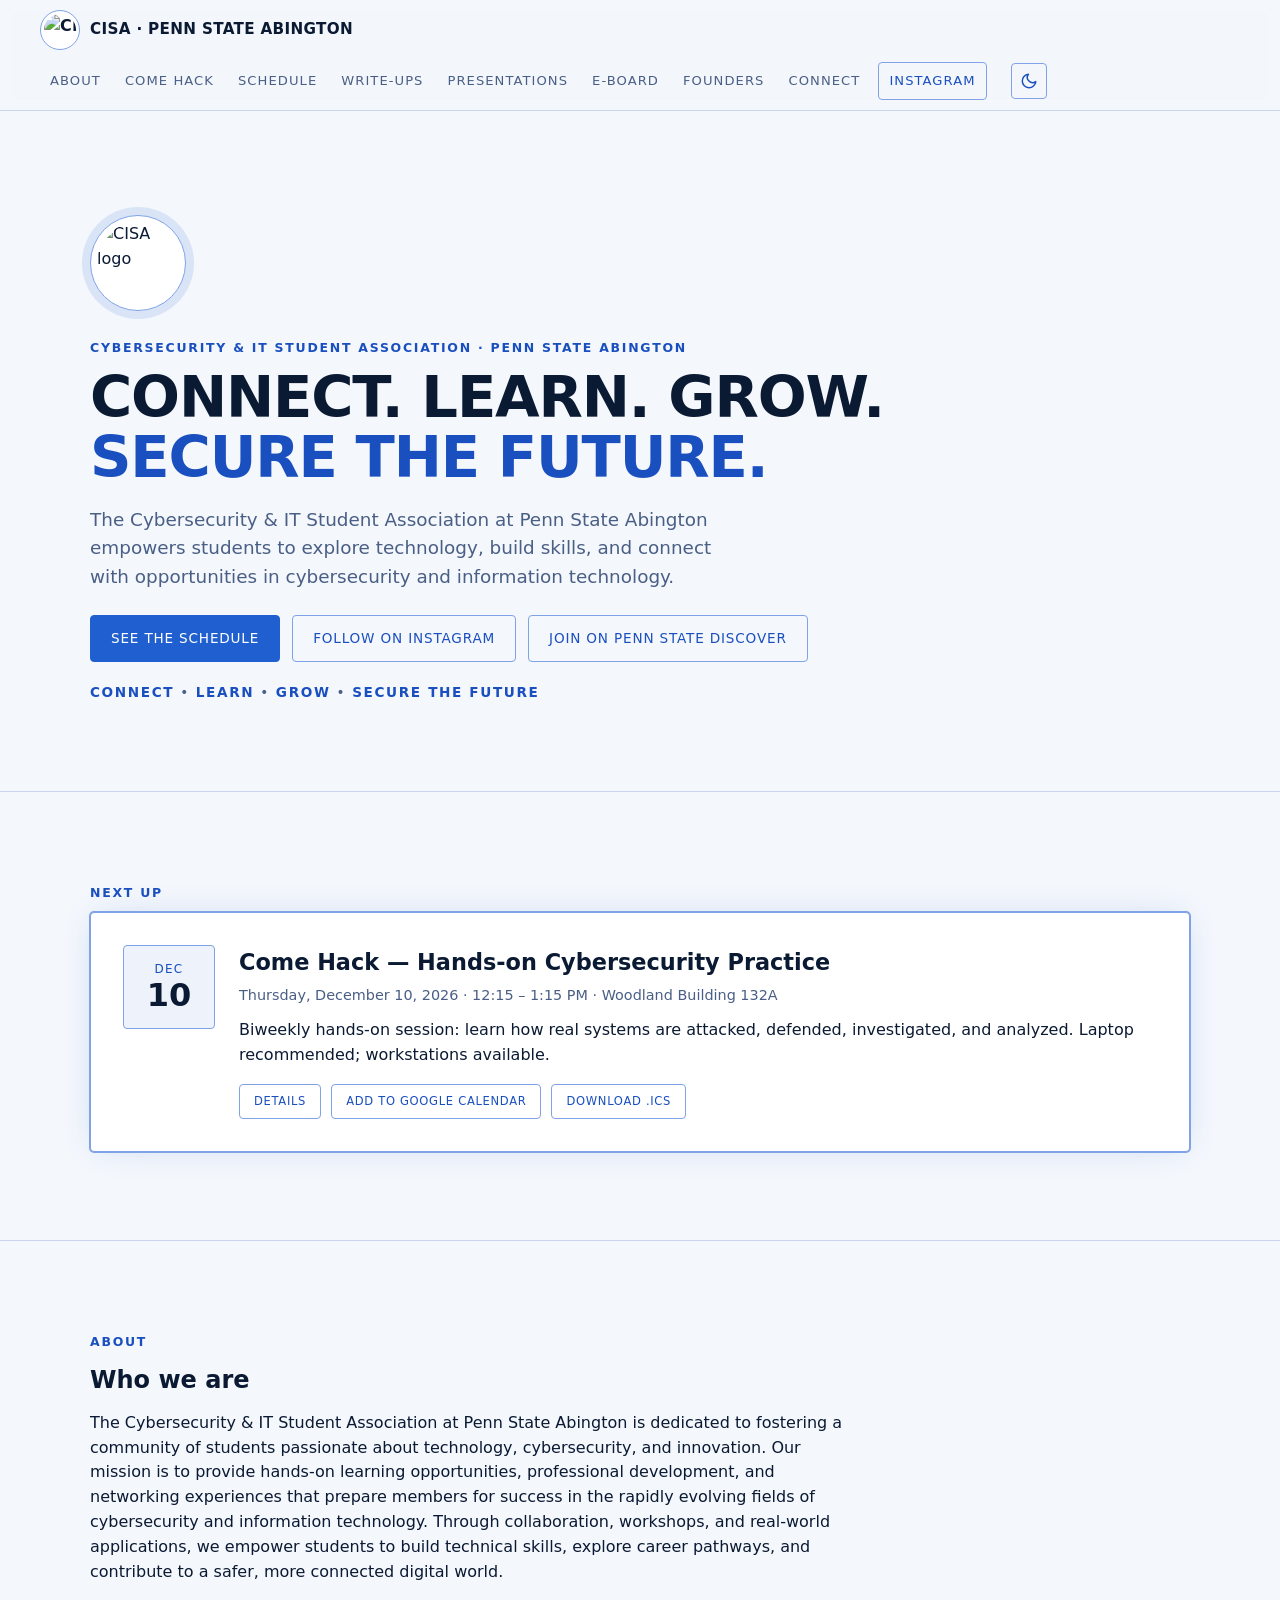
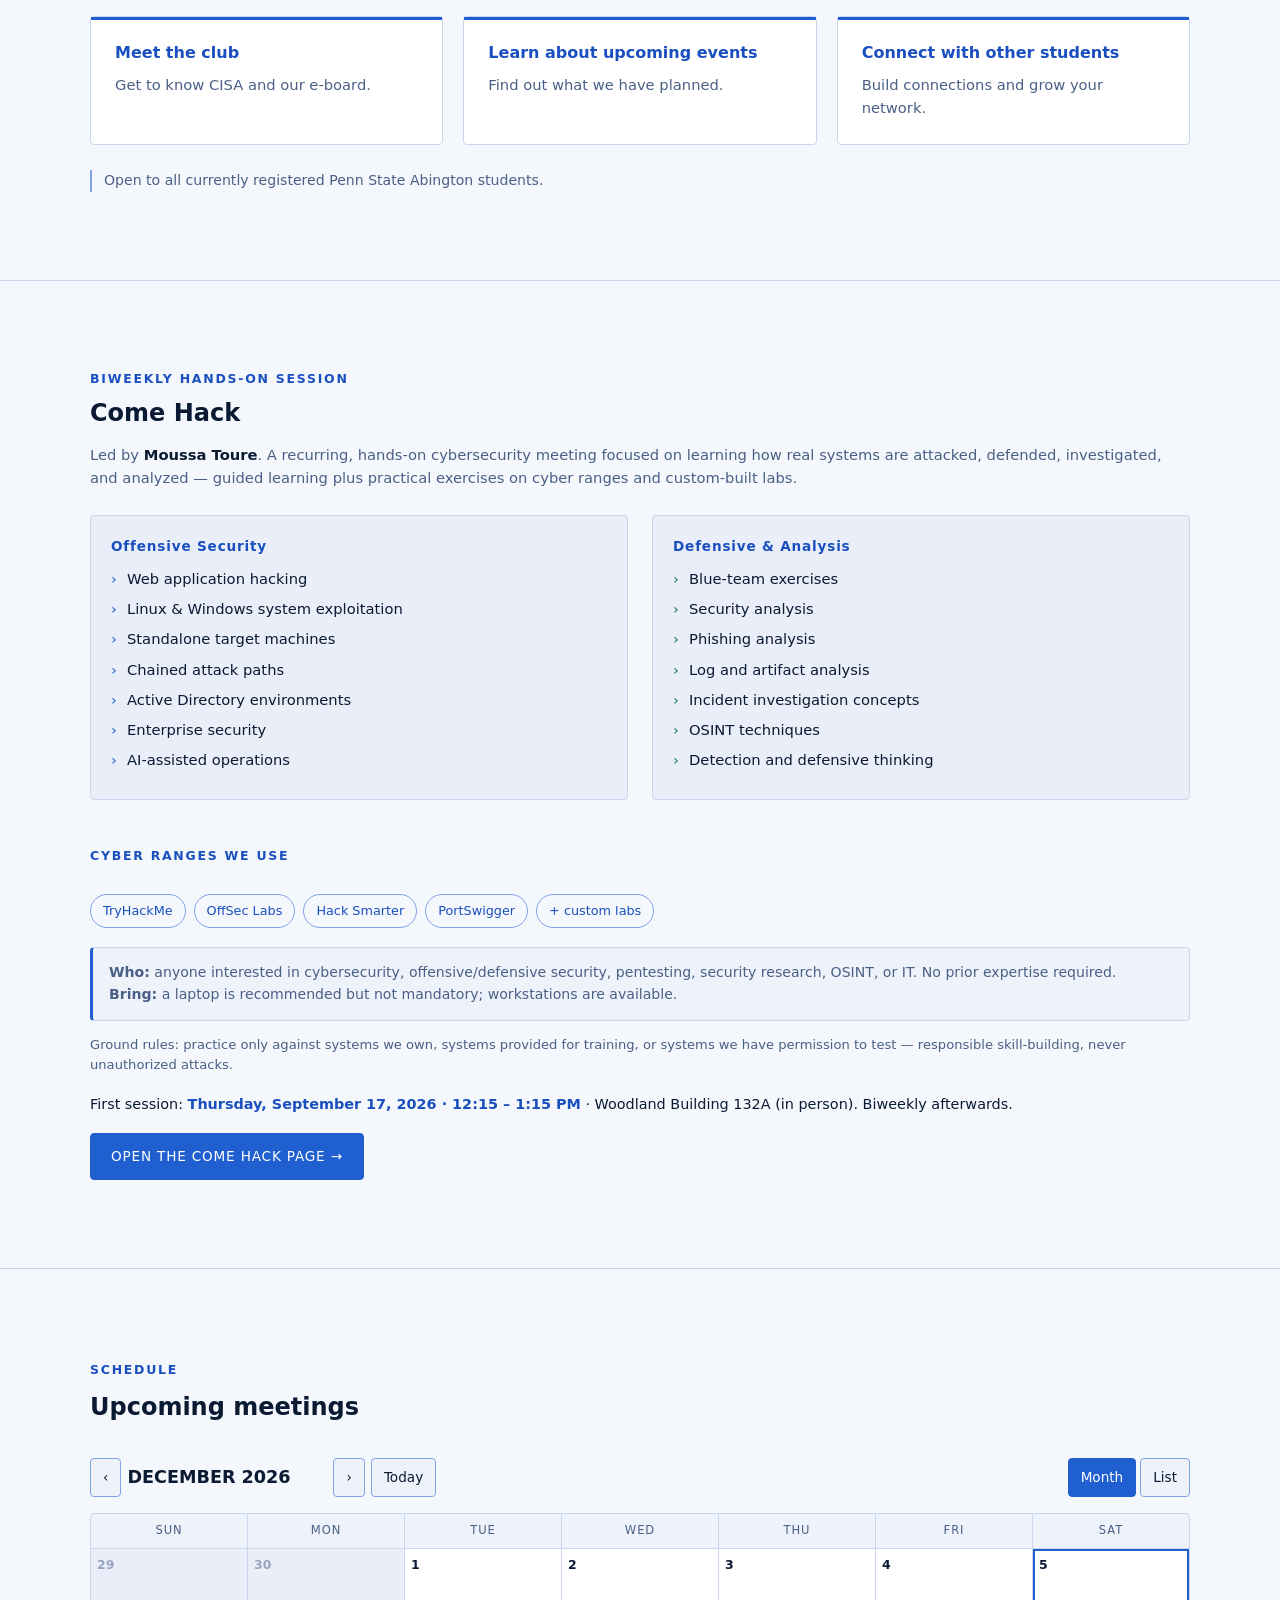
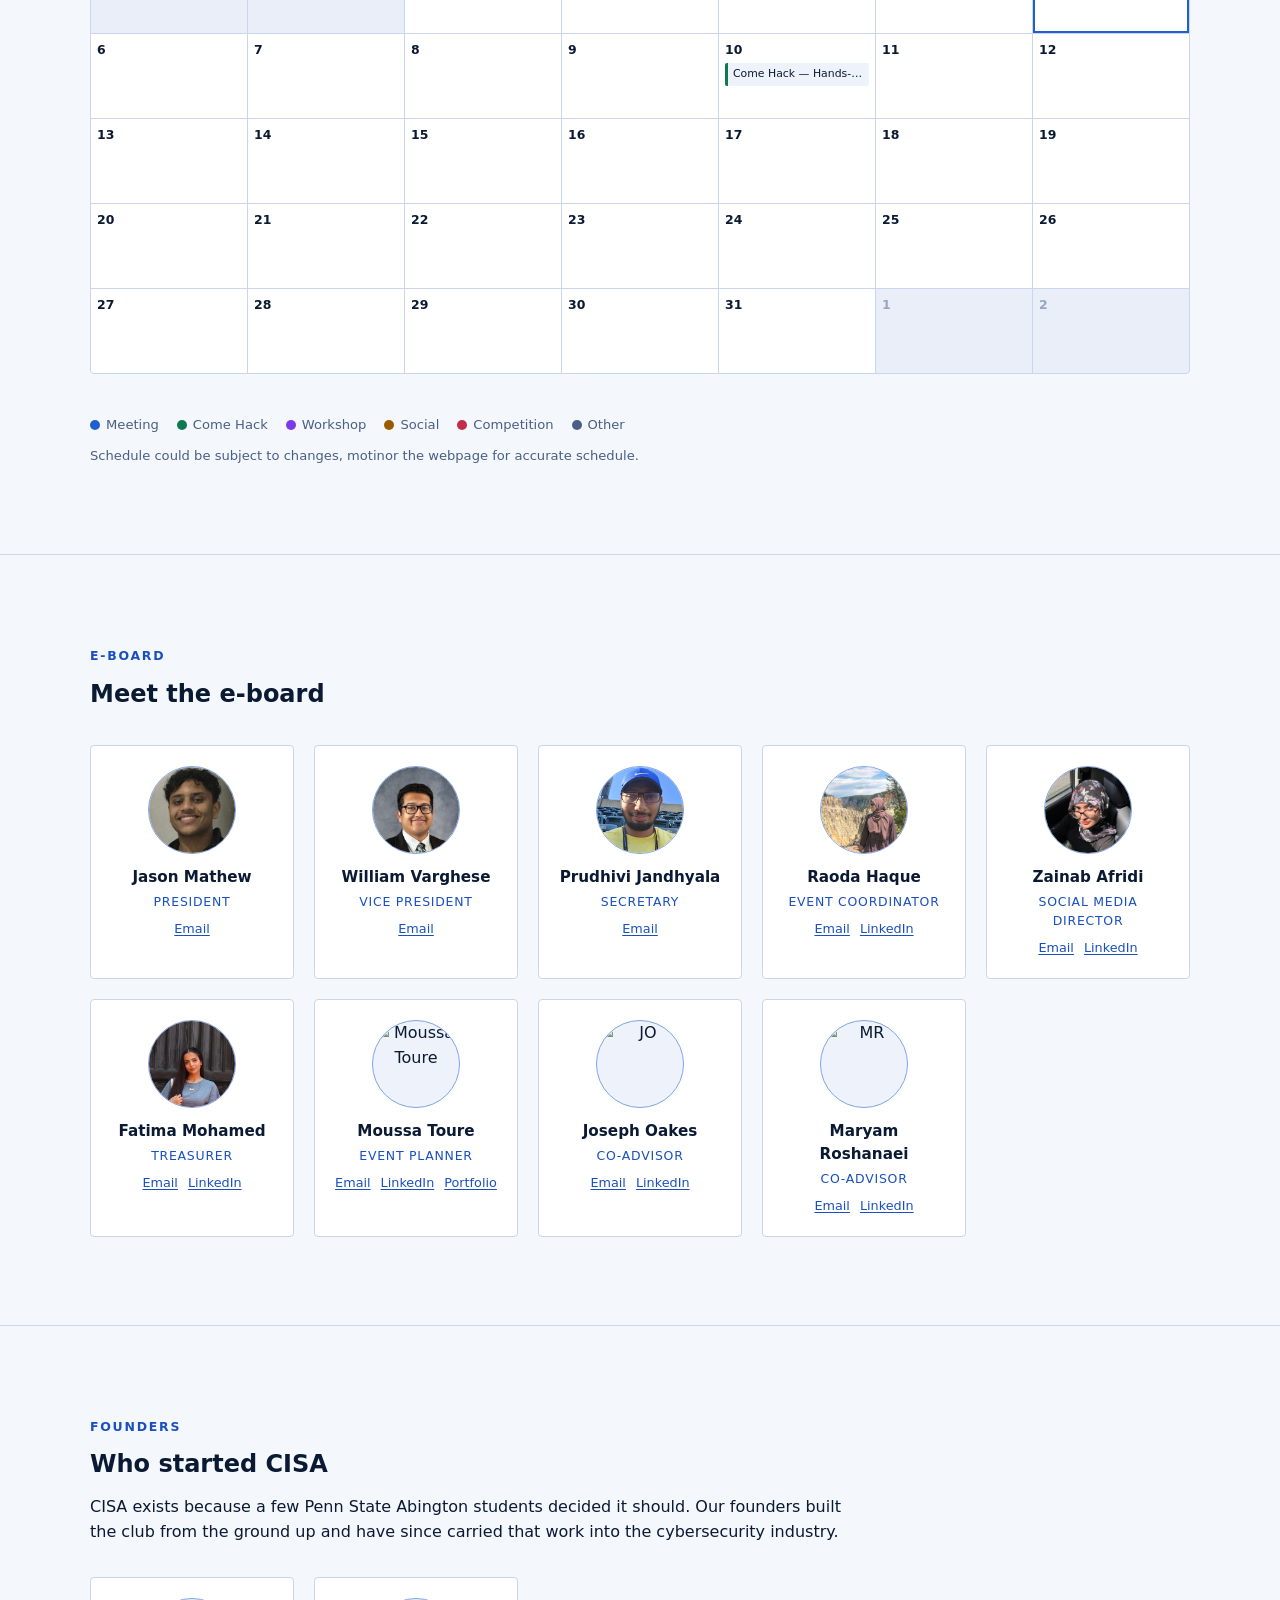
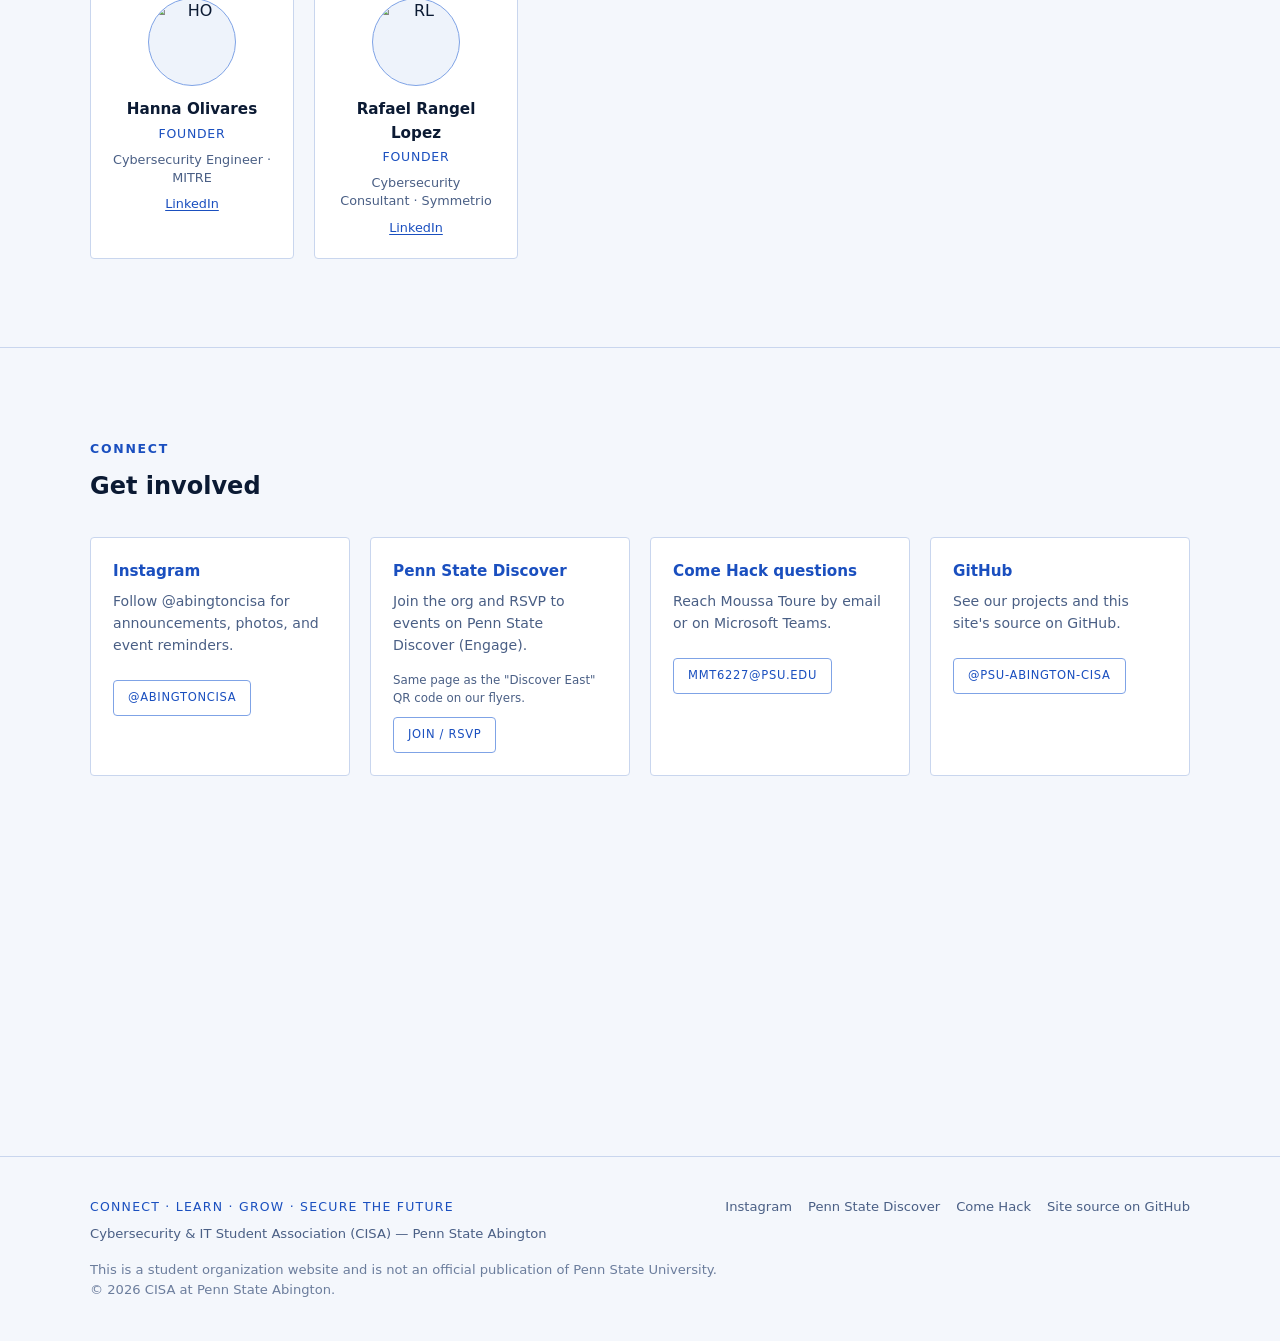
==== commit 241f8544: "Add link to presentations in index.html" ====
--- a/index.html
+++ b/index.html
@@ -42,6 +42,7 @@
       <a href="#come-hack">Come Hack</a>
       <a href="#schedule">Schedule</a>
       <a href="https://cisa.cybernet.rocks/writing/">Write-ups</a>
+      <a href="https://github.com/psu-abington-cisa/come-hack-presentations/tree/main/presentations">Presentations</a>
       <a href="#board">E-Board</a>
       <a href="#founders">Founders</a>
       <a href="#connect">Connect</a>
